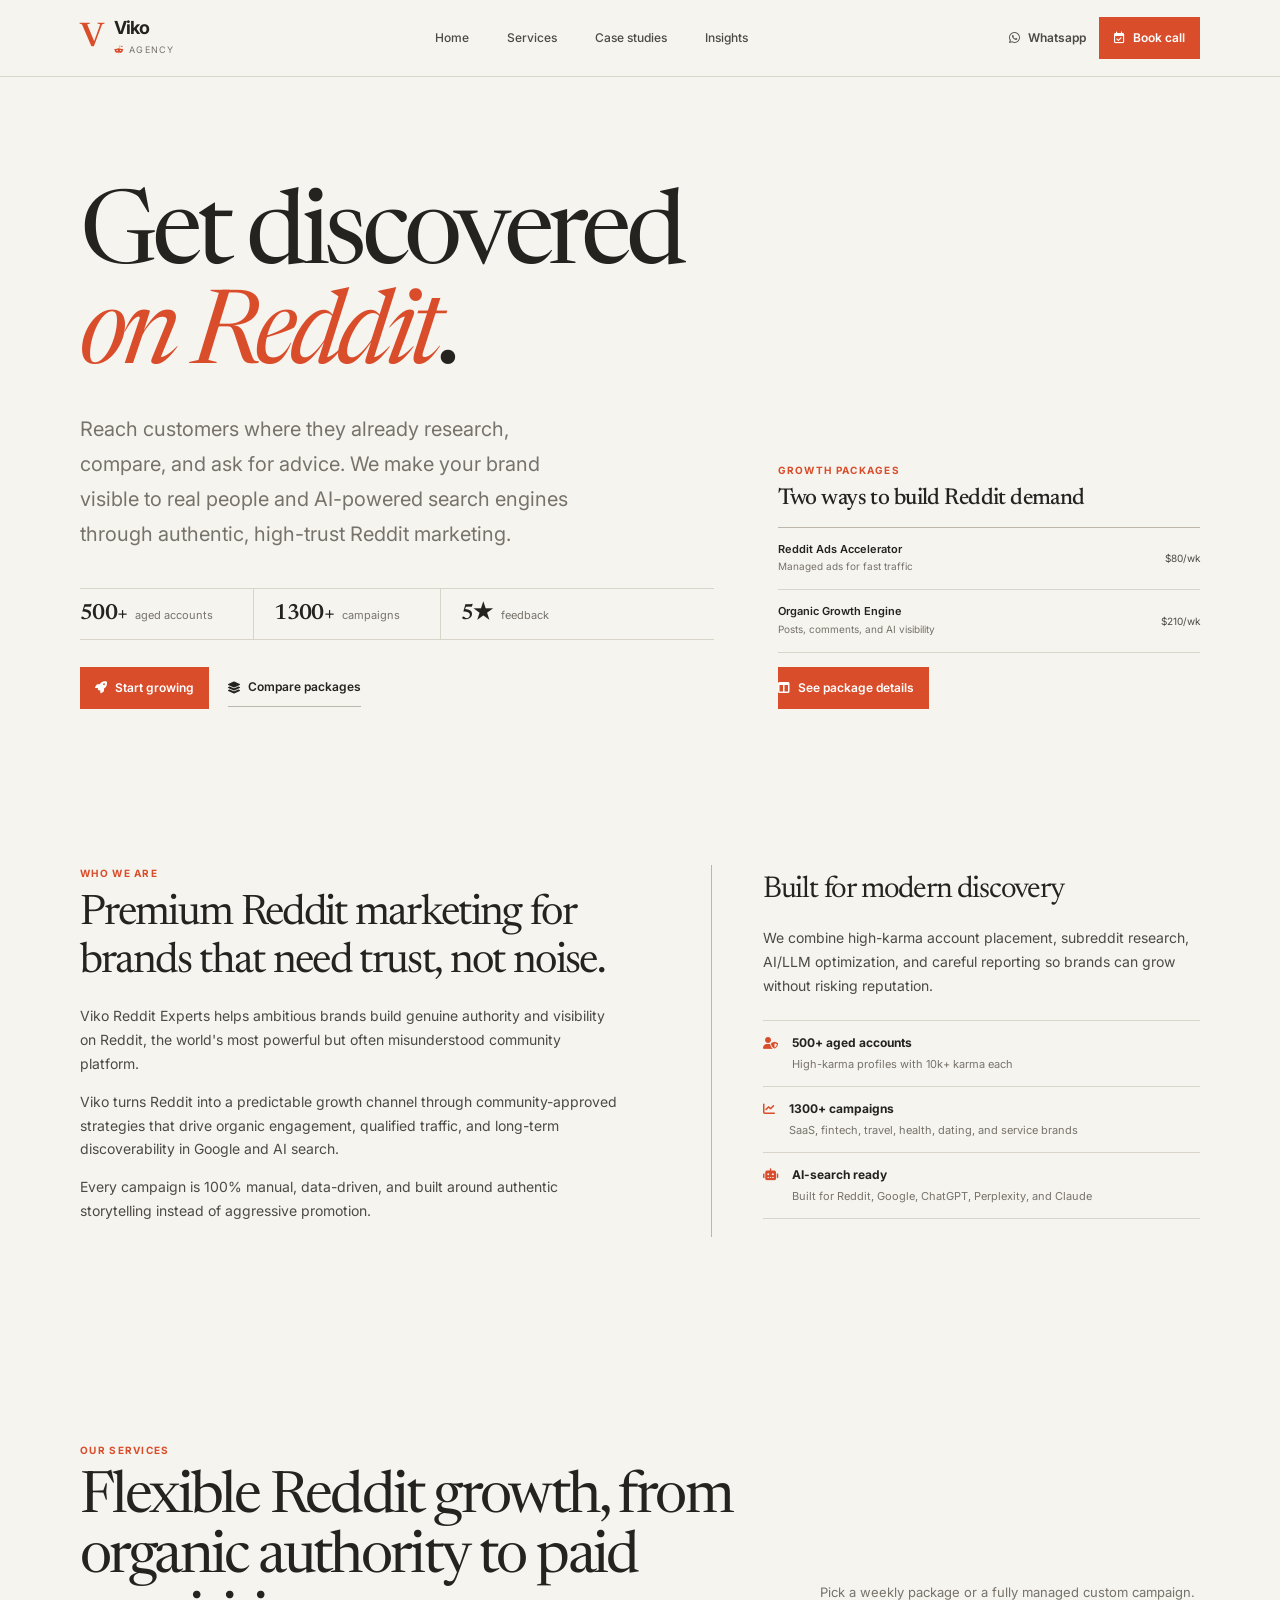
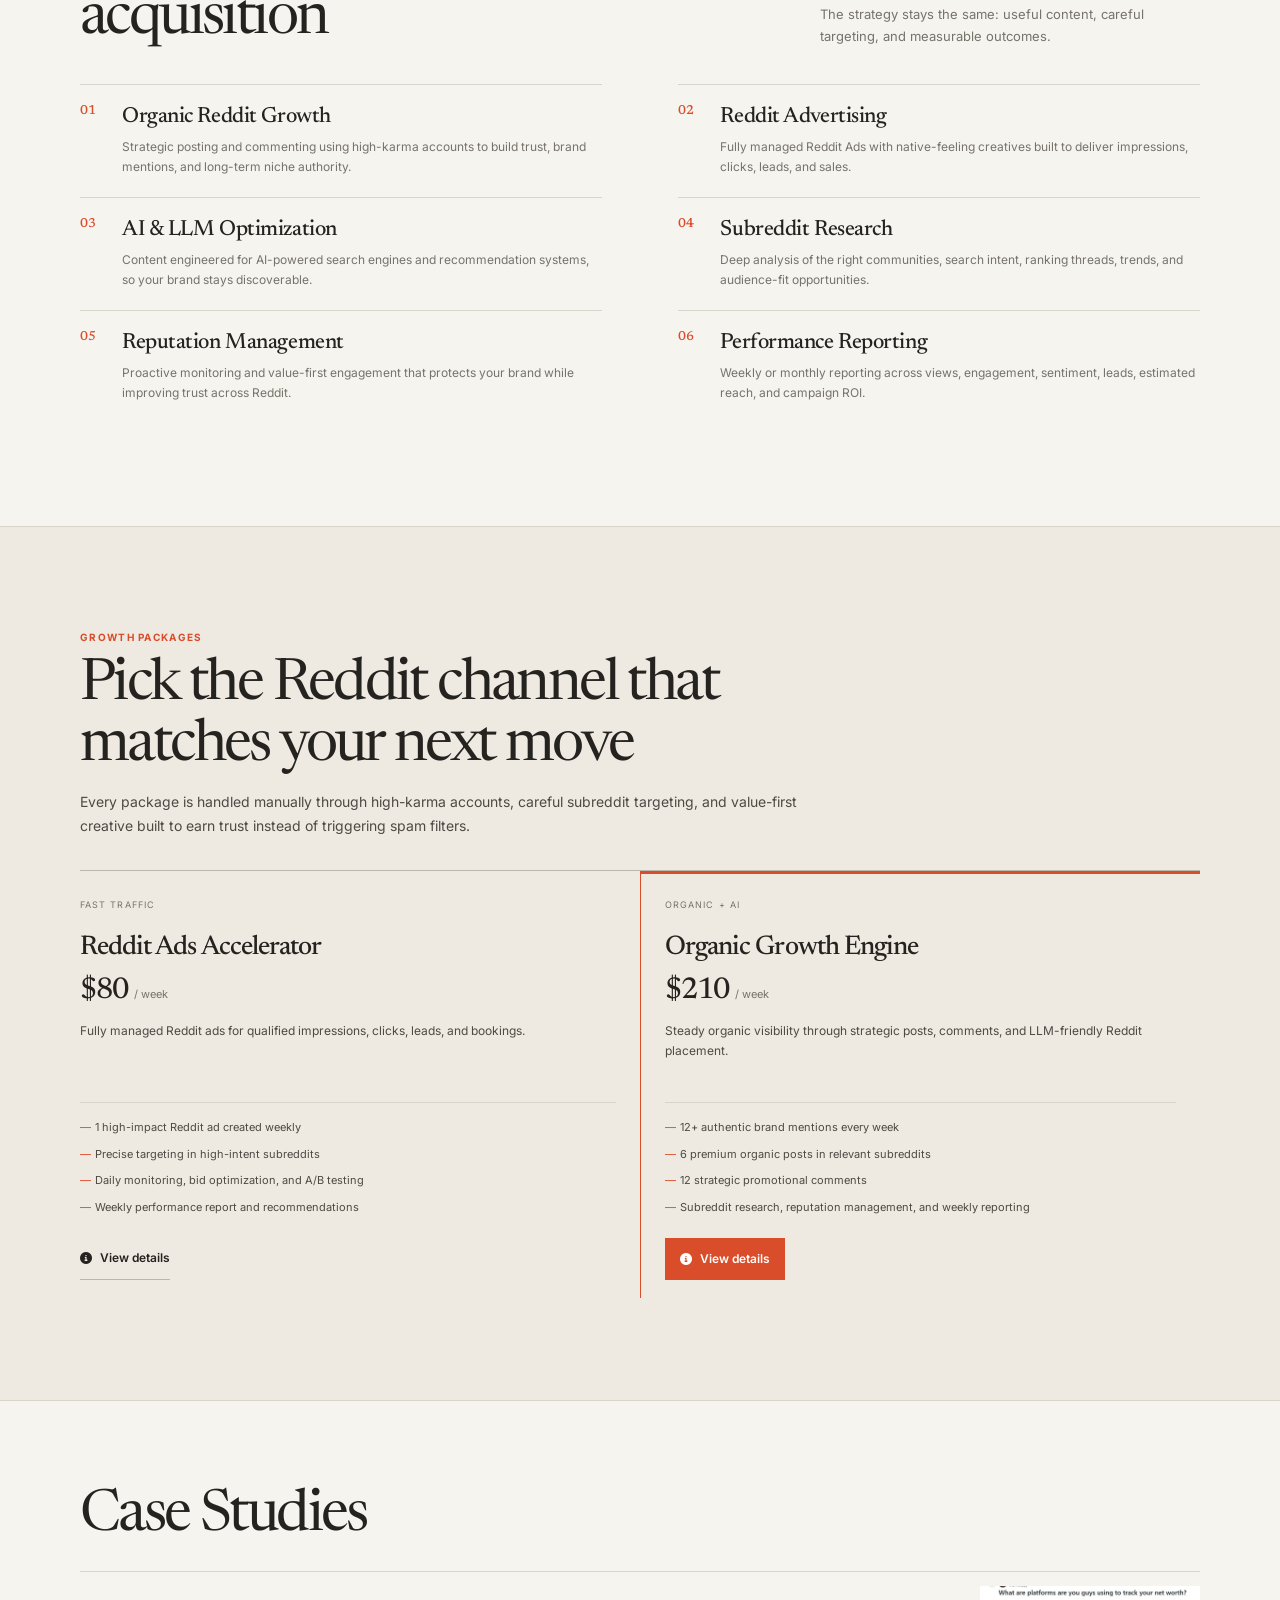
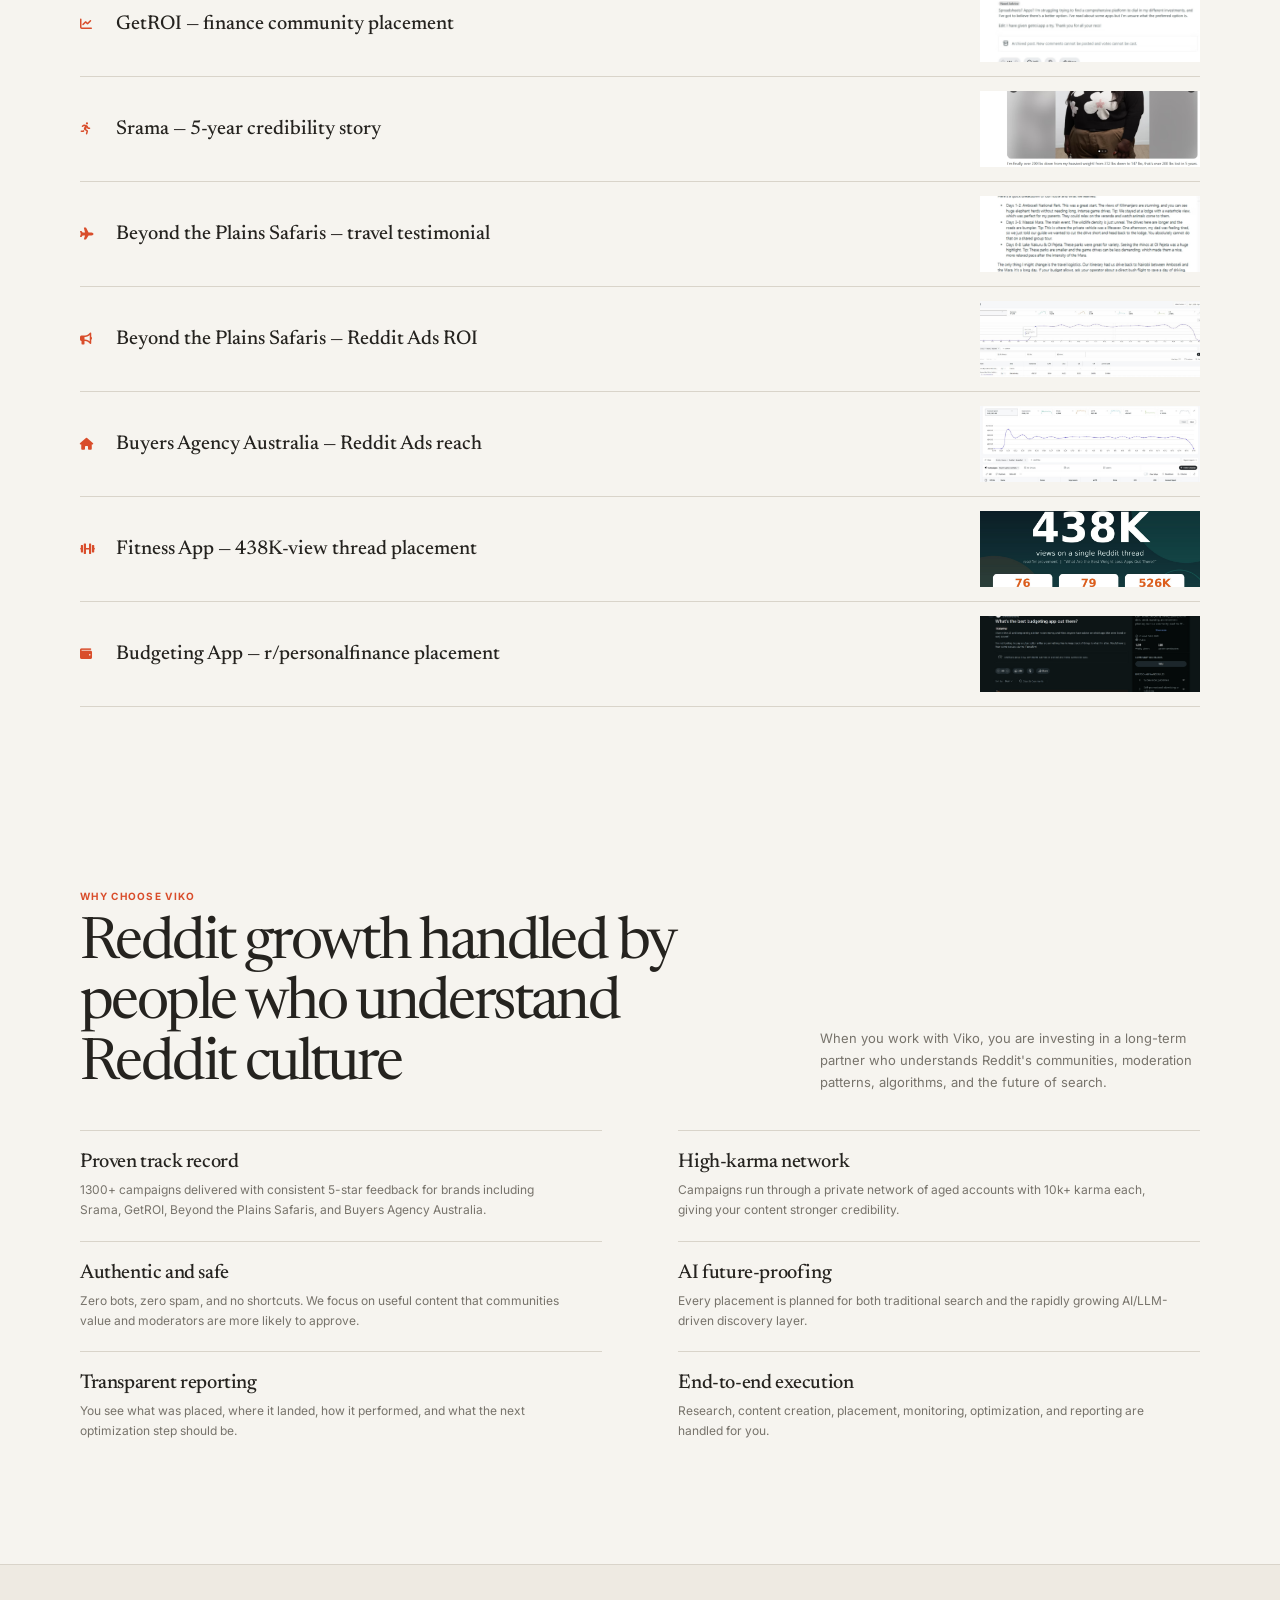
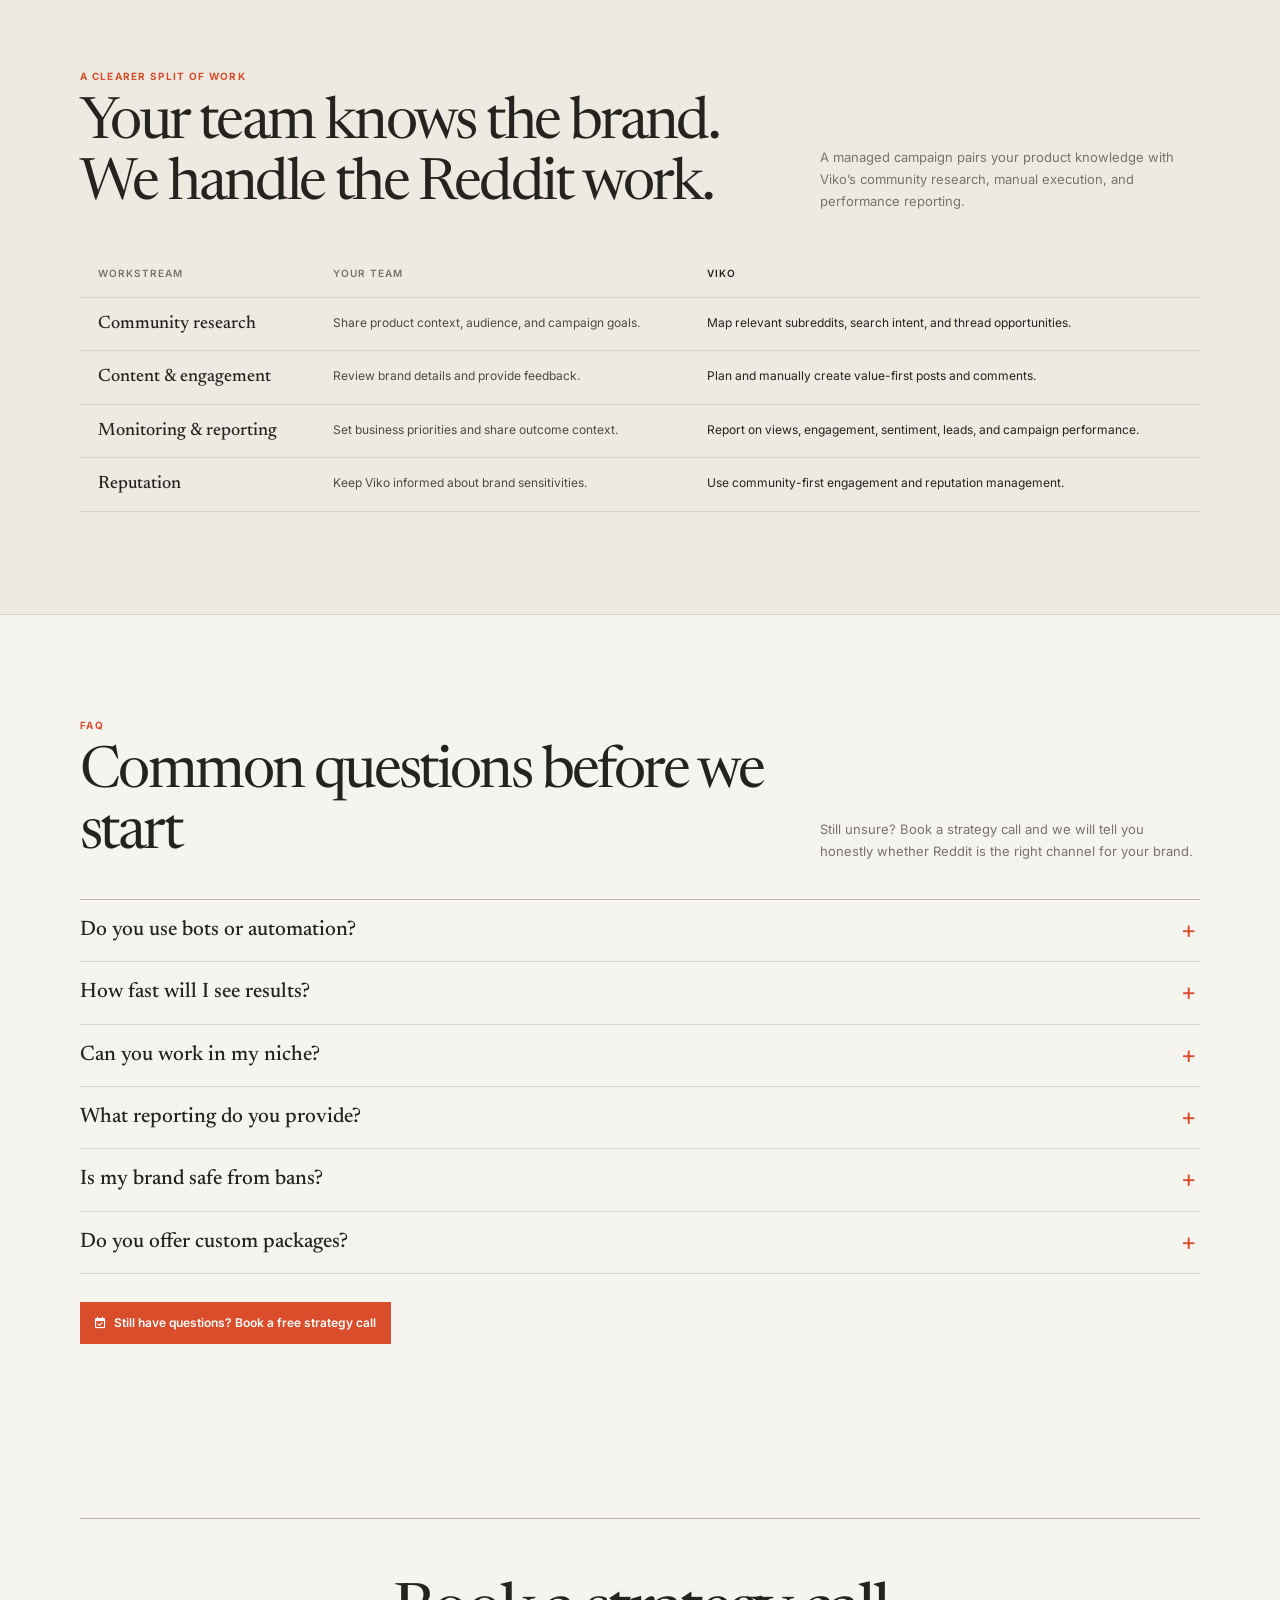
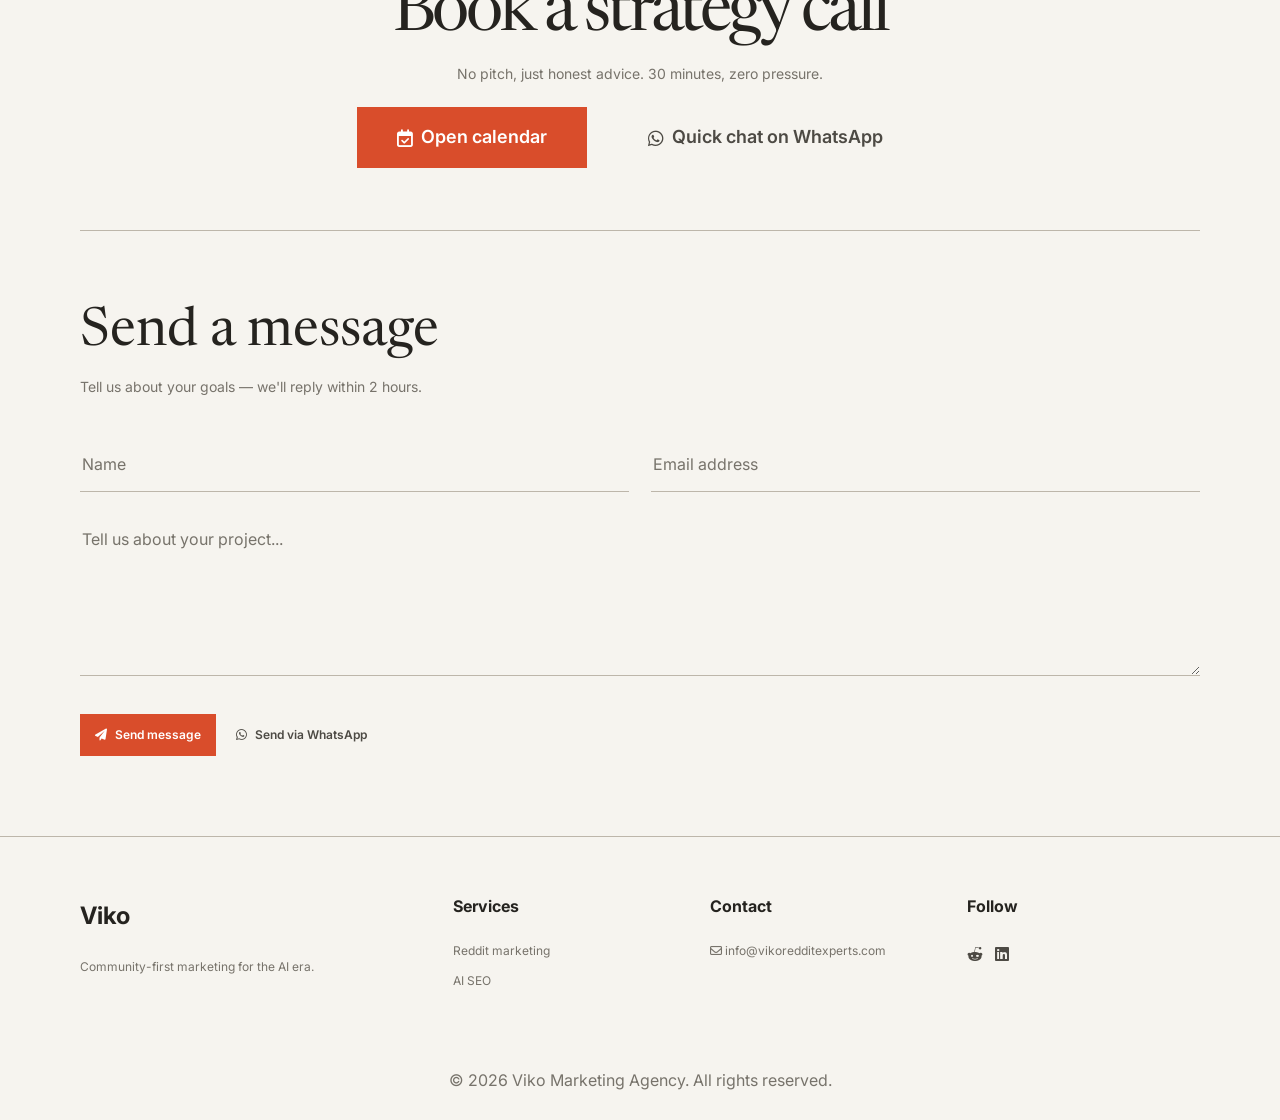
==== index.html @ 28e3210f "Add Fitness App and Budgeting App case studies from Examples of Work doc; retired case-study links (" ====
<!DOCTYPE html>
<html lang="en">

<head>
    <meta charset="UTF-8">
    <meta name="viewport" content="width=device-width, initial-scale=1.0">
    <meta name="description"
        content="Viko - Reddit growth agency: high karma profiles, AI SEO, community marketing and reputation management for brands.">
    <title>Viko · Reddit Agency</title>
    <link rel="icon" href="favicon-96x96.png" type="image/png" sizes="96x96">
    <link rel="icon" href="favicon-48x48.png" type="image/png" sizes="48x48">
    <link rel="shortcut icon" href="favicon.ico">
    <link rel="icon" href="favicon.ico" sizes="any">
    <link rel="apple-touch-icon" href="apple-touch-icon.png" sizes="180x180">
    <link rel="manifest" href="site.webmanifest">
    <meta name="theme-color" content="#f6f4ef">
    <script type="application/ld+json">
        {
            "@context": "https://schema.org",
            "@graph": [
                {
                    "@type": "Organization",
                    "@id": "https://vikoredditexperts.com/#organization",
                    "name": "Viko",
                    "url": "https://vikoredditexperts.com/",
                    "logo": "https://vikoredditexperts.com/viko-logo-512.png"
                },
                {
                    "@type": "WebSite",
                    "@id": "https://vikoredditexperts.com/#website",
                    "name": "Viko",
                    "url": "https://vikoredditexperts.com/",
                    "publisher": {
                        "@id": "https://vikoredditexperts.com/#organization"
                    }
                }
            ]
        }
    </script>
    <link rel="preconnect" href="https://fonts.googleapis.com">
    <link rel="preconnect" href="https://fonts.gstatic.com" crossorigin>
    <!-- Font Awesome 6 -->
    <link rel="stylesheet" href="https://cdnjs.cloudflare.com/ajax/libs/font-awesome/6.0.0-beta3/css/all.min.css">
    <!-- Google Fonts: Newsreader + Inter -->
    <link href="https://fonts.googleapis.com/css2?family=Inter:wght@400;500;600;700&family=Newsreader:opsz,wght@6..72,400;6..72,500;6..72,600&display=swap" rel="stylesheet">
    <link rel="stylesheet" href="styles.css">
</head>

<body>
    <div class="gradient-bg"></div>
    <div class="noise"></div>

    <header class="site-header">
        <div class="container header-inner">
            <a href="index.html" class="logo">
                <div class="logo-icon">V</div>
                <div class="logo-text">
                    <h1>Viko</h1>
                    <div class="tagline">
                        <i class="fab fa-reddit-alien"></i>
                        <span>agency</span>
                    </div>
                </div>
            </a>
            <nav class="primary-nav" aria-label="Main navigation">
                <a href="index.html">Home</a>
                <a href="index.html#capabilities">Services</a>
                <a href="index.html#services">Case studies</a>
                <a href="blog.html">Insights</a>
            </nav>
            <div class="header-actions">
                <a href="https://wa.me/254726979973?text=Hi%20Viko%2C%20I%20want%20to%20grow%20on%20Reddit"
                    class="btn btn-wa" role="button" aria-label="Contact via WhatsApp"><i class="fab fa-whatsapp"></i>
                    Whatsapp</a>
                <button class="btn btn-primary"
                    onclick="document.getElementById('booking').scrollIntoView({behavior:'smooth'})">
                    <i class="far fa-calendar-check"></i> Book call
                </button>
            </div>
        </div>
    </header>

    <main>
        <!-- Hero Section -->
        <section class="hero">
            <div class="container">
                <div class="hero-grid">
                    <div>
                        <h1 class="hero-title">
                            Get discovered<br>
                            <span>on Reddit</span>.
                        </h1>
                        <p style="font-size: 20px; color: var(--viko-meta); max-width: 500px;">
                            Reach customers where they already research, compare, and ask for advice. We make your brand visible to real people and AI-powered search engines through authentic, high-trust Reddit marketing.
                        </p>
                        <div class="hero-stats">
                            <div class="stat">
                                <div class="stat-number">500+</div>
                                <div class="stat-label">aged accounts</div>
                            </div>
                            <div class="stat">
                                <div class="stat-number">1300+</div>
                                <div class="stat-label">campaigns</div>
                            </div>
                            <div class="stat">
                                <div class="stat-number">5★</div>
                                <div class="stat-label">feedback</div>
                            </div>
                        </div>
                        <div class="cta-row">
                            <button class="btn btn-primary" onclick="document.getElementById('booking').scrollIntoView({behavior:'smooth'})"><i class="fas fa-rocket"></i> Start growing</button>
                            <button class="btn btn-outline" onclick="document.getElementById('packages').scrollIntoView({behavior:'smooth'})"><i class="fas fa-layer-group"></i> Compare packages</button>
                        </div>
                    </div>
                    <div class="hero-visual">
                        <div class="package-preview">
                            <div class="package-preview-header">
                                <div>
                                    <div class="eyebrow">Growth packages</div>
                                    <h2>Two ways to build Reddit demand</h2>
                                </div>
                                <div class="package-count">2</div>
                            </div>
                            <div class="package-preview-list">
                                <div class="package-preview-item">
                                    <div class="package-preview-icon"><i class="fas fa-bullhorn"></i></div>
                                    <div>
                                        <strong>Reddit Ads Accelerator</strong>
                                        <span>Managed ads for fast traffic</span>
                                    </div>
                                    <div class="package-preview-price">$80/wk</div>
                                </div>
                                <div class="package-preview-item">
                                    <div class="package-preview-icon"><i class="fas fa-seedling"></i></div>
                                    <div>
                                        <strong>Organic Growth Engine</strong>
                                        <span>Posts, comments, and AI visibility</span>
                                    </div>
                                    <div class="package-preview-price">$210/wk</div>
                                </div>
                            </div>
                            <button class="btn btn-primary" style="margin-top: 22px; width: 100%; justify-content: center;" onclick="document.getElementById('packages').scrollIntoView({behavior:'smooth'})"><i class="fas fa-table-columns"></i> See package details</button>
                        </div>
                    </div>
                </div>
            </div>
        </section>

        <!-- About Section -->
        <section class="content-section" id="about">
            <div class="container split-section">
                <div class="narrative-panel">
                    <div class="section-kicker">Who we are</div>
                    <h2>Premium Reddit marketing for brands that need trust, not noise.</h2>
                    <p>Viko Reddit Experts helps ambitious brands build genuine authority and visibility on Reddit, the world's most powerful but often misunderstood community platform.</p>
                    <p>Viko turns Reddit into a predictable growth channel through community-approved strategies that drive organic engagement, qualified traffic, and long-term discoverability in Google and AI search.</p>
                    <p>Every campaign is 100% manual, data-driven, and built around authentic storytelling instead of aggressive promotion.</p>
                </div>
                <div class="proof-panel">
                    <h3>Built for modern discovery</h3>
                    <p>We combine high-karma account placement, subreddit research, AI/LLM optimization, and careful reporting so brands can grow without risking reputation.</p>
                    <div class="proof-list">
                        <div class="proof-item">
                            <i class="fas fa-user-shield"></i>
                            <div>
                                <strong>500+ aged accounts</strong>
                                <span>High-karma profiles with 10k+ karma each</span>
                            </div>
                        </div>
                        <div class="proof-item">
                            <i class="fas fa-chart-line"></i>
                            <div>
                                <strong>1300+ campaigns</strong>
                                <span>SaaS, fintech, travel, health, dating, and service brands</span>
                            </div>
                        </div>
                        <div class="proof-item">
                            <i class="fas fa-robot"></i>
                            <div>
                                <strong>AI-search ready</strong>
                                <span>Built for Reddit, Google, ChatGPT, Perplexity, and Claude</span>
                            </div>
                        </div>
                    </div>
                </div>
            </div>
        </section>

        <!-- Capabilities Section -->
        <section class="content-section" id="capabilities">
            <div class="container">
                <div class="section-heading-row">
                    <div>
                        <div class="section-kicker">Our services</div>
                        <h2 class="section-title">Flexible Reddit growth, from organic authority to paid acquisition</h2>
                    </div>
                    <p>Pick a weekly package or a fully managed custom campaign. The strategy stays the same: useful content, careful targeting, and measurable outcomes.</p>
                </div>
                <div class="capability-grid">
                    <article class="capability-card">
                        <i class="fas fa-seedling"></i>
                        <h3>Organic Reddit Growth</h3>
                        <p>Strategic posting and commenting using high-karma accounts to build trust, brand mentions, and long-term niche authority.</p>
                    </article>
                    <article class="capability-card">
                        <i class="fas fa-bullhorn"></i>
                        <h3>Reddit Advertising</h3>
                        <p>Fully managed Reddit Ads with native-feeling creatives built to deliver impressions, clicks, leads, and sales.</p>
                    </article>
                    <article class="capability-card">
                        <i class="fas fa-robot"></i>
                        <h3>AI & LLM Optimization</h3>
                        <p>Content engineered for AI-powered search engines and recommendation systems, so your brand stays discoverable.</p>
                    </article>
                    <article class="capability-card">
                        <i class="fas fa-magnifying-glass-chart"></i>
                        <h3>Subreddit Research</h3>
                        <p>Deep analysis of the right communities, search intent, ranking threads, trends, and audience-fit opportunities.</p>
                    </article>
                    <article class="capability-card">
                        <i class="fas fa-shield-halved"></i>
                        <h3>Reputation Management</h3>
                        <p>Proactive monitoring and value-first engagement that protects your brand while improving trust across Reddit.</p>
                    </article>
                    <article class="capability-card">
                        <i class="fas fa-chart-pie"></i>
                        <h3>Performance Reporting</h3>
                        <p>Weekly or monthly reporting across views, engagement, sentiment, leads, estimated reach, and campaign ROI.</p>
                    </article>
                </div>
            </div>
        </section>

        <!-- Packages Section -->
        <section class="packages-section" id="packages">
            <div class="container">
                <div class="section-kicker">Growth packages</div>
                <h2 class="section-title">Pick the Reddit channel that matches your next move</h2>
                <p class="section-lead">Every package is handled manually through high-karma accounts, careful subreddit targeting, and value-first creative built to earn trust instead of triggering spam filters.</p>
                <div class="packages-grid">
                    <article class="package-card">
                        <div class="package-card-top">
                            <div class="package-card-icon"><i class="fas fa-bullhorn"></i></div>
                            <span class="package-tag">Fast traffic</span>
                        </div>
                        <h3>Reddit Ads Accelerator</h3>
                        <div class="package-price">$80 <span>/ week</span></div>
                        <p class="package-summary">Fully managed Reddit ads for qualified impressions, clicks, leads, and bookings.</p>
                        <ul class="package-features">
                            <li>1 high-impact Reddit ad created weekly</li>
                            <li>Precise targeting in high-intent subreddits</li>
                            <li>Daily monitoring, bid optimization, and A/B testing</li>
                            <li>Weekly performance report and recommendations</li>
                        </ul>
                        <button class="btn btn-outline" onclick="openPackageDetails('ads')"><i class="fas fa-circle-info"></i> View details</button>
                    </article>

                    <article class="package-card featured">
                        <div class="package-card-top">
                            <div class="package-card-icon"><i class="fas fa-seedling"></i></div>
                            <span class="package-tag">Organic + AI</span>
                        </div>
                        <h3>Organic Growth Engine</h3>
                        <div class="package-price">$210 <span>/ week</span></div>
                        <p class="package-summary">Steady organic visibility through strategic posts, comments, and LLM-friendly Reddit placement.</p>
                        <ul class="package-features">
                            <li>12+ authentic brand mentions every week</li>
                            <li>6 premium organic posts in relevant subreddits</li>
                            <li>12 strategic promotional comments</li>
                            <li>Subreddit research, reputation management, and weekly reporting</li>
                        </ul>
                        <button class="btn btn-primary" onclick="openPackageDetails('organic')"><i class="fas fa-circle-info"></i> View details</button>
                    </article>
                </div>
            </div>
        </section>

        <!-- Services Section -->
        <section class="container" id="services">
            <h2 class="section-title">Case Studies</h2>
            <div class="services-grid">
                <div class="service-tile" onclick="window.location.href='case-study.html?id=getroi'">
                    <i class="fas fa-chart-line service-icon"></i>
                    <h3>GetROI — finance community placement</h3>
                    <div class="service-thumb-container">
                        <picture>
                            <source srcset="case-study-1.avif" type="image/avif">
                            <img class="service-thumb" src="case-study-1.png" width="936" height="408" alt="Thumbnail of the GetROI Reddit post in r/fatFIRE" loading="lazy" decoding="async">
                        </picture>
                    </div>
                </div>
                <div class="service-tile" onclick="window.location.href='case-study.html?id=srama-5-year'">
                    <i class="fas fa-running service-icon"></i>
                    <h3>Srama — 5-year credibility story</h3>
                    <div class="service-thumb-container">
                        <picture>
                            <source srcset="case-study-3-section-1.avif" type="image/avif">
                            <img class="service-thumb" src="case-study-3-section-1.png" width="662" height="828" alt="Thumbnail of the Srama Reddit post in r/blackladies" loading="lazy" decoding="async">
                        </picture>
                    </div>
                </div>
                <div class="service-tile" onclick="window.location.href='case-study.html?id=beyond-plains'">
                    <i class="fas fa-plane service-icon"></i>
                    <h3>Beyond the Plains Safaris — travel testimonial</h3>
                    <div class="service-thumb-container">
                        <picture>
                            <source srcset="case-study-4-section-1.avif" type="image/avif">
                            <img class="service-thumb" src="case-study-4-section-1.png" width="554" height="1350" alt="Thumbnail of the Beyond the Plains Safaris Reddit post in r/traveladvice" loading="lazy" decoding="async">
                        </picture>
                    </div>
                </div>
                <div class="service-tile" onclick="window.location.href='case-study.html?id=beyond-plains-ads'">
                    <i class="fas fa-bullhorn service-icon"></i>
                    <h3>Beyond the Plains Safaris — Reddit Ads ROI</h3>
                    <div class="service-thumb-container">
                        <img class="service-thumb" src="case-study-7-section-2.jpg" width="1538" height="467" alt="Thumbnail of the Beyond the Plains Safaris Reddit Ads dashboard" loading="lazy" decoding="async">
                    </div>
                </div>
                <div class="service-tile" onclick="window.location.href='case-study.html?id=buyers-agency-australia'">
                    <i class="fas fa-house service-icon"></i>
                    <h3>Buyers Agency Australia — Reddit Ads reach</h3>
                    <div class="service-thumb-container">
                        <img class="service-thumb" src="case-study-8-section-1.jpg" width="1291" height="539" alt="Thumbnail of the Buyers Agency Australia Reddit Ads dashboard" loading="lazy" decoding="async">
                    </div>
                </div>
                <div class="service-tile" onclick="window.location.href='case-study.html?id=fitness-app'">
                    <i class="fas fa-dumbbell service-icon"></i>
                    <h3>Fitness App — 438K-view thread placement</h3>
                    <div class="service-thumb-container">
                        <img class="service-thumb" src="case-study-9-section-3.jpg" width="1600" height="900" alt="Thumbnail of the campaign snapshot: 438K views in r/selfimprovement" loading="lazy" decoding="async">
                    </div>
                </div>
                <div class="service-tile" onclick="window.location.href='case-study.html?id=budgeting-app'">
                    <i class="fas fa-wallet service-icon"></i>
                    <h3>Budgeting App — r/personalfinance placement</h3>
                    <div class="service-thumb-container">
                        <img class="service-thumb" src="case-study-10-section-1.jpg" width="2025" height="1022" alt="Thumbnail of the r/personalfinance thread with the 163-upvote comment" loading="lazy" decoding="async">
                    </div>
                </div>
            </div>
        </section>

        <!-- Why Viko Section -->
        <section class="content-section" id="why-viko">
            <div class="container">
                <div class="section-heading-row">
                    <div>
                        <div class="section-kicker">Why choose Viko</div>
                        <h2 class="section-title">Reddit growth handled by people who understand Reddit culture</h2>
                    </div>
                    <p>When you work with Viko, you are investing in a long-term partner who understands Reddit's communities, moderation patterns, algorithms, and the future of search.</p>
                </div>
                <div class="why-grid">
                    <article class="why-card">
                        <i class="fas fa-medal"></i>
                        <h3>Proven track record</h3>
                        <p>1300+ campaigns delivered with consistent 5-star feedback for brands including Srama, GetROI, Beyond the Plains Safaris, and Buyers Agency Australia.</p>
                    </article>
                    <article class="why-card">
                        <i class="fas fa-user-check"></i>
                        <h3>High-karma network</h3>
                        <p>Campaigns run through a private network of aged accounts with 10k+ karma each, giving your content stronger credibility.</p>
                    </article>
                    <article class="why-card">
                        <i class="fas fa-handshake-angle"></i>
                        <h3>Authentic and safe</h3>
                        <p>Zero bots, zero spam, and no shortcuts. We focus on useful content that communities value and moderators are more likely to approve.</p>
                    </article>
                    <article class="why-card">
                        <i class="fas fa-brain"></i>
                        <h3>AI future-proofing</h3>
                        <p>Every placement is planned for both traditional search and the rapidly growing AI/LLM-driven discovery layer.</p>
                    </article>
                    <article class="why-card">
                        <i class="fas fa-chart-simple"></i>
                        <h3>Transparent reporting</h3>
                        <p>You see what was placed, where it landed, how it performed, and what the next optimization step should be.</p>
                    </article>
                    <article class="why-card">
                        <i class="fas fa-clipboard-check"></i>
                        <h3>End-to-end execution</h3>
                        <p>Research, content creation, placement, monitoring, optimization, and reporting are handled for you.</p>
                    </article>
                </div>
            </div>
        </section>

        <section class="content-section comparison-section" id="comparison">
            <div class="container">
                <div class="section-heading-row">
                    <div>
                        <div class="section-kicker">A clearer split of work</div>
                        <h2 class="section-title">Your team knows the brand. We handle the Reddit work.</h2>
                    </div>
                    <p>A managed campaign pairs your product knowledge with Viko’s community research, manual execution, and performance reporting.</p>
                </div>
                <div class="comparison-wrap">
                    <table class="comparison-table">
                        <thead>
                            <tr>
                                <th scope="col">Workstream</th>
                                <th scope="col">Your team</th>
                                <th scope="col">Viko</th>
                            </tr>
                        </thead>
                        <tbody>
                            <tr>
                                <th scope="row">Community research</th>
                                <td>Share product context, audience, and campaign goals.</td>
                                <td>Map relevant subreddits, search intent, and thread opportunities.</td>
                            </tr>
                            <tr>
                                <th scope="row">Content &amp; engagement</th>
                                <td>Review brand details and provide feedback.</td>
                                <td>Plan and manually create value-first posts and comments.</td>
                            </tr>
                            <tr>
                                <th scope="row">Monitoring &amp; reporting</th>
                                <td>Set business priorities and share outcome context.</td>
                                <td>Report on views, engagement, sentiment, leads, and campaign performance.</td>
                            </tr>
                            <tr>
                                <th scope="row">Reputation</th>
                                <td>Keep Viko informed about brand sensitivities.</td>
                                <td>Use community-first engagement and reputation management.</td>
                            </tr>
                        </tbody>
                    </table>
                </div>
            </div>
        </section>

        <!-- FAQ Section -->
        <section class="content-section" id="faq">
            <div class="container">
                <div class="section-heading-row">
                    <div>
                        <div class="section-kicker">FAQ</div>
                        <h2 class="section-title">Common questions before we start</h2>
                    </div>
                    <p>Still unsure? Book a strategy call and we will tell you honestly whether Reddit is the right channel for your brand.</p>
                </div>
                <div class="faq-grid">
                    <details class="faq-item">
                        <summary>Do you use bots or automation?</summary>
                        <p>No. All posts, comments, and ads are handled manually using high-karma accounts, which keeps the work safer and more authentic.</p>
                    </details>
                    <details class="faq-item">
                        <summary>How fast will I see results?</summary>
                        <p>Organic posts can start gaining traction within days. Reddit Ads can deliver leads within the first week. Authority compounds over 4-8 weeks.</p>
                    </details>
                    <details class="faq-item">
                        <summary>Can you work in my niche?</summary>
                        <p>Yes. We have run campaigns across health, finance, SaaS, travel, dating, tech, local services, and more.</p>
                    </details>
                    <details class="faq-item">
                        <summary>What reporting do you provide?</summary>
                        <p>Weekly or monthly reports can include views, upvotes, comments, sentiment, leads for ads, estimated reach, and recommendations.</p>
                    </details>
                    <details class="faq-item">
                        <summary>Is my brand safe from bans?</summary>
                        <p>Our community-first approach is designed to survive moderation and build positive reputation. We avoid spam tactics that put brands at risk.</p>
                    </details>
                    <details class="faq-item">
                        <summary>Do you offer custom packages?</summary>
                        <p>Yes. We can build custom campaigns for enterprise brands, unusual niches, product launches, reputation work, or blended paid and organic strategies.</p>
                    </details>
                </div>
                <div style="margin-top: 28px;">
                    <button class="btn btn-primary" onclick="document.getElementById('booking').scrollIntoView({behavior:'smooth'})"><i class="far fa-calendar-check"></i> Still have questions? Book a free strategy call</button>
                </div>
            </div>
        </section>

        <!-- Booking Section -->
        <section class="container" id="booking">
            <div class="booking-section">
                <div class="booking-header">
                    <h2>Book a strategy call</h2>
                    <p>No pitch, just honest advice. 30 minutes, zero pressure.</p>
                </div>
                <div class="booking-btn-group">
                    <button class="btn btn-primary" onclick="openCalendly()"
                        style="font-size: 18px; padding: 18px 40px;">
                        <i class="far fa-calendar-check"></i> Open calendar
                    </button>
                    <a href="https://wa.me/254726979973?text=Hi%20Viko%2C%20I%20want%20to%20grow%20on%20Reddit"
                        class="btn btn-wa" style="font-size: 18px; padding: 18px 40px;" role="button"
                        aria-label="Quick chat on WhatsApp">
                        <i class="fab fa-whatsapp"></i> Quick chat on WhatsApp
                    </a>
                </div>
            </div>
        </section>

        <!-- Inquiry Form -->
        <section class="container">
            <div class="inquiry-form">
                <h2 style="font-size: 42px; margin-bottom: 40px;">Send a message</h2>
                <p style="color: var(--viko-meta); font-size: 18px; margin-bottom: 40px; max-width: 600px;">
                    Tell us about your goals — we'll reply within 2 hours.
                </p>
                <form id="contact-form" onsubmit="handleContactForm(event)">
                    <div class="form-grid">
                        <div class="form-group">
                            <input type="text" placeholder=" " id="name" name="name" required>
                            <label for="name">Name</label>
                        </div>
                        <div class="form-group">
                            <input type="email" placeholder=" " id="email" name="email" required>
                            <label for="email">Email address</label>
                        </div>
                        <div class="form-group full-width">
                            <textarea rows="5" placeholder=" " id="message" name="message" required></textarea>
                            <label for="message">Tell us about your project...</label>
                        </div>
                    </div>
                    <div style="display: flex; gap: 20px; margin-top: 30px;">
                        <button type="submit" class="btn btn-primary"><i class="fas fa-paper-plane"></i> Send
                            message</button>
                        <button type="button" id="form-wa-btn" class="btn btn-wa"><i class="fab fa-whatsapp"></i> Send
                            via WhatsApp</button>
                    </div>
                </form>
            </div>
        </section>

        <!-- Footer -->
        <footer class="footer">
            <div class="container">
                <div class="footer-grid">
                    <div>
                        <h3 style="font-size: 24px; margin-bottom: 20px;">Viko</h3>
                        <p style="color: var(--viko-meta);">Community-first marketing for the AI era.</p>
                    </div>
                    <div>
                        <h4 style="margin-bottom: 20px;">Services</h4>
                        <ul style="list-style: none; color: var(--viko-meta);">
                            <li style="margin-bottom: 10px;">Reddit marketing</li>
                            <li style="margin-bottom: 10px;">AI SEO</li>
                        </ul>
                    </div>
                    <div>
                        <h4 style="margin-bottom: 20px;">Contact</h4>
                        <ul style="list-style: none; color: var(--viko-meta);">

                            <li style="margin-bottom: 10px;"><i class="far fa-envelope"></i> info@vikoredditexperts.com</li>
                        </ul>
                    </div>
                    <div>
                        <h4 style="margin-bottom: 20px;">Follow</h4>
                        <div class="social-links">
                            <a href="javascript:void(0);" role="button" aria-label="Follow on Reddit"><i
                                    class="fab fa-reddit-alien"></i></a>
                            <a href="javascript:void(0);" role="button" aria-label="Follow on LinkedIn"><i
                                    class="fab fa-linkedin"></i></a>
                            <a href="javascript:void(0);" role="button" aria-label="Follow on X/Twitter"><i
                                    class="fab fa-x-twitter"></i></a>
                        </div>
                    </div>
                </div>
                <div style="text-align: center; margin-top: 60px; color: var(--viko-meta);">
                    © 2026 Viko Marketing Agency. All rights reserved.
                </div>
            </div>
        </footer>
    </main>

    <!-- Case Study Modal -->
    <div id="caseStudyModal" class="modal">
        <div class="modal-content">
            <span class="modal-close" onclick="closeCaseStudy()">&times;</span>
            <div id="caseStudyContent"></div>
        </div>
    </div>

    <!-- Package Details Modal -->
    <div id="packageModal" class="modal">
        <div class="modal-content">
            <span class="modal-close" onclick="closePackageDetails()">&times;</span>
            <div id="packageContent"></div>
        </div>
    </div>

    <!-- Calendly Popup Modal -->
    <div id="calendlyModal" class="modal">
        <div class="modal-content" style="max-width: 900px;">
            <span class="modal-close" onclick="closeCalendly()">&times;</span>
            <div id="calendlyContainer" style="min-height: 600px;"></div>
        </div>
    </div>

    <script src="https://assets.calendly.com/assets/external/widget.js"></script>
    <script>
        // Case Study Data
        const caseStudies = {
            'reddit': {
                title: 'Reddit growth',
                subtitle: 'Case Study: SaaS Company +500% Engagement',
                results: [
                    '500% increase in subreddit engagement',
                    '45k karma accumulated in 6 months',
                    '3 posts reaching r/all',
                    '200+ qualified leads from Reddit'
                ],
                description: 'A SaaS company wanted to establish authority on Reddit. We created high-karma accounts, identified niche subreddits, and built a strategic posting schedule. By focusing on genuine community engagement rather than self-promotion, we generated 200+ qualified leads.',
                metrics: '45k karma | 3 posts on r/all | 200+ leads',
                source: 'Real campaign data'
            },
            'ai-seo': {
                title: 'AI & LLM SEO',
                subtitle: 'Case Study: Content Indexing by ChatGPT',
                results: [
                    'Content indexed by ChatGPT search',
                    'Ranked in LLM results for 15+ queries',
                    '30% traffic increase from AI search',
                    'Featured as authoritative source'
                ],
                description: 'We restructured content for next-generation AI search engines. By understanding how LLMs consume and cite information, we got our client featured in ChatGPT search results and cited as an authoritative source.',
                metrics: '30% AI traffic | 15+ LLM rankings',
                source: 'Live performance data'
            },
            'analytics': {
                title: 'Analytics & insights',
                subtitle: 'Case Study: Real-time Campaign Tracking',
                results: [
                    'Real-time sentiment analysis',
                    'Trend predictions 2 weeks ahead',
                    '40% improvement in content ROI',
                    'Weekly automated reporting'
                ],
                description: 'We implemented comprehensive analytics for a client\'s community marketing. Using sentiment tracking and trend analysis, we identified emerging opportunities 2 weeks before competitors.',
                metrics: '40% ROI improvement | 2-week foresight',
                source: 'Analytics dashboard'
            },
            'reputation': {
                title: 'Reputation management',
                subtitle: 'Case Study: Rebuilding Brand Trust',
                results: [
                    'Negative sentiment reduced by 75%',
                    'Brand mentions increase by 200%',
                    'Community engagement up 300%',
                    'Crisis resolved in 2 weeks'
                ],
                description: 'A tech company faced reputation issues on Reddit. We launched a strategic reputation recovery campaign, addressing concerns authentically and rebuilding community trust.',
                metrics: '75% sentiment improvement | 300% engagement',
                source: 'Crisis management case study'
            },
            'content': {
                title: 'Content strategy',
                subtitle: 'Case Study: Multi-Platform Content Dominance',
                results: [
                    'Content framework for 3 platforms',
                    '10x increase in organic reach',
                    '85% engagement rate',
                    'Content library of 200+ pieces'
                ],
                description: 'We developed a comprehensive content strategy optimized for Reddit and LLMs. This framework created a content library that drives consistent organic traffic across all platforms.',
                metrics: '10x reach | 85% engagement | 200+ pieces',
                source: 'Ongoing strategy'
            }
        };

        const packages = {
            ads: {
                title: 'Reddit Ads Accelerator',
                price: '$80 / week',
                tag: '55,000+ targeted impressions every week',
                lead: 'Drive real results on Reddit with a fully managed advertising service. We create, launch, optimize, and monitor high-performing Reddit Ads that feel native to the platform while delivering measurable ROI.',
                includedTitle: 'What’s included every week',
                included: [
                    'Creation of 1 high-impact Reddit Ad with compelling copy and professional visual creative tailored to your niche',
                    'Precise targeting in high-intent subreddits where your ideal customers are active',
                    'Daily monitoring, bid optimization, and A/B testing',
                    'Real-time performance dashboard covering impressions, clicks, CTR, CPC, leads, and conversions',
                    'Full compliance with Reddit advertising policies',
                    'Weekly report with actionable insights and recommendations'
                ],
                proof: {
                    label: 'Proof from a live campaign',
                    title: 'Beyond the Plains Safaris — High-Performance Reddit Ads Placement & Optimization',
                    metrics: '471,707 impressions, 10,303 clicks, 135 leads, and 66 purchases from one managed Reddit Ads campaign.',
                    url: 'case-study.html?id=beyond-plains-ads'
                },
                note: 'Perfect for safari operators, SaaS companies, e-commerce brands, and service businesses ready to scale visibility and generate qualified traffic fast.',
                cta: 'Start the Reddit Ads Accelerator'
            },
            organic: {
                title: 'Organic Growth Engine',
                price: '$210 / week',
                tag: '12+ authentic brand mentions every week',
                lead: 'Build authentic brand visibility on Reddit with consistent, high-quality engagement every single week. We craft strategic posts and comments that position your brand as a trusted authority while supporting long-term AI and LLM discoverability.',
                includedTitle: 'What’s included every week',
                included: [
                    '6 premium organic posts placed in the most relevant high-engagement subreddits for your niche',
                    '12 strategic promotional comments across new posts and existing high-traffic Reddit threads',
                    '1 contextual brand mention on 5 existing high-traffic threads already ranking on Google',
                    'Full subreddit research and content creation tailored to your audience',
                    'Natural, experience-based storytelling that survives moderation',
                    'Karma building, reputation management, and a weekly report covering views, upvotes, comments, sentiment, and estimated reach'
                ],
                note: 'Perfect for SaaS, Fintech, health and wellness, travel, and service brands looking for steady organic presence and AI-powered visibility.',
                cta: 'Start the Organic Growth Engine'
            }
        };

        // Close modal when clicking outside it
        document.addEventListener('click', function (event) {
            const modals = [document.getElementById('caseStudyModal'),
            document.getElementById('packageModal'),
            document.getElementById('calendlyModal')];

            modals.forEach(modal => {
                if (event.target === modal) {
                    modal.classList.remove('active');
                }
            });
        });

        // Case Study Functions
        function openCaseStudy(service) {
            const study = caseStudies[service];
            const content = document.getElementById('caseStudyContent');

            content.innerHTML = `
                <h2 class="modal-title">${study.title}</h2>
                <div class="modal-meta">${study.source}</div>
                <div class="modal-body">
                    <h3 style="color: white; margin: 30px 0 20px 0; font-size: 24px;">${study.subtitle}</h3>
                    <p>${study.description}</p>
                    
                    <h4 style="color: white; margin: 30px 0 15px 0; font-size: 18px;">Key Results:</h4>
                    <ul style="margin-left: 20px; margin-bottom: 30px;">
                        ${study.results.map(r => `<li style="margin-bottom: 10px;">• ${r}</li>`).join('')}
                    </ul>
                    
                    <div style="background: rgba(255, 69, 0, 0.1); padding: 20px; border-radius: 16px; margin-top: 30px; border: 1px solid rgba(255, 69, 0, 0.3);">
                        <p style="font-weight: 600; color: var(--viko-orange); margin-bottom: 10px;">📊 Performance Metrics</p>
                        <p>${study.metrics}</p>
                    </div>
                </div>
            `;

            document.getElementById('caseStudyModal').classList.add('active');
        }

        function closeCaseStudy() {
            document.getElementById('caseStudyModal').classList.remove('active');
        }

        function openPackageDetails(packageKey = 'ads') {
            const selectedPackage = packages[packageKey] || packages.ads;
            const proofBlock = selectedPackage.proof ? `
                        <div style="background: rgba(255, 69, 0, 0.1); border: 1px solid rgba(255, 69, 0, 0.28); border-radius: 18px; padding: 20px; margin: 0 0 24px;">
                            <p style="color: var(--viko-orange); font-size: 13px; font-weight: 700; letter-spacing: 1px; text-transform: uppercase; margin-bottom: 8px;">${selectedPackage.proof.label}</p>
                            <p style="margin-bottom: 10px;"><strong>${selectedPackage.proof.title}</strong></p>
                            <p style="margin-bottom: 14px;">${selectedPackage.proof.metrics}</p>
                            <a href="${selectedPackage.proof.url}" style="color: var(--viko-orange); font-weight: 700; text-decoration: none;">Read the full case study →</a>
                        </div>
            ` : '';
            const content = document.getElementById('packageContent');
            content.innerHTML = `
                <div style="padding: 40px 35px;">
                    <h2 class="modal-title">${selectedPackage.title}</h2>
                    <div class="modal-meta"><span>${selectedPackage.price}</span><span>${selectedPackage.tag}</span></div>
                    <div class="modal-body">
                        <p><strong>${selectedPackage.tag}</strong></p>
                        <p>${selectedPackage.lead}</p>
                        <p><strong>${selectedPackage.includedTitle}:</strong></p>
                        <ul style="list-style: none; padding: 0; margin: 0 0 24px; display: grid; gap: 12px;">
                            ${selectedPackage.included.map(item => `<li style="position: relative; padding-left: 26px;"><span style="position: absolute; left: 0; color: var(--viko-orange); font-weight: 700;">✓</span>${item}</li>`).join('')}
                        </ul>
                        ${proofBlock}
                        <p>All work is 100% manual using our network of high-karma accounts. No bots. No spam. Just sustainable growth and long-term credibility.</p>
                        <p>${selectedPackage.note}</p>
                        <p>Ready to make your brand visible where your customers actually hang out? Choose the <strong>${selectedPackage.title}</strong> and start building momentum.</p>
                        <p><strong>Viko — Reddit Marketing & AI SEO Experts</strong><br>
                        <a href="mailto:info@redditexperts.com" style="color: var(--viko-orange); text-decoration: underline;">Email Us</a> or <button class="btn btn-primary" style="margin-top: 12px; display: inline-flex;" onclick="closePackageDetails(); document.getElementById('booking').scrollIntoView({behavior:'smooth'})">${selectedPackage.cta}</button></p>
                    </div>
                </div>
            `;
            document.getElementById('packageModal').classList.add('active');
        }

        function closePackageDetails() {
            document.getElementById('packageModal').classList.remove('active');
        }

        // Calendly Functions
        function openCalendly() {
            const modal = document.getElementById('calendlyModal');
            const container = document.getElementById('calendlyContainer');
            const calendlyUrl = 'https://calendly.com/vikoredditexperts/30min';

            modal.classList.add('active');

            // always embed via iframe for precise control
            container.innerHTML = `
                <iframe 
                    src="${calendlyUrl}?embed_domain=${window.location.hostname}&embed_type=Inline" 
                    width="100%" height="100%" frameborder="0" 
                    allow="clipboard-write; encrypted-media; fullscreen; geolocation; microphone; camera"
                    style="border: 0; min-height: 100%;"
                ></iframe>
            `;
        }

        function closeCalendly() {
            document.getElementById('calendlyModal').classList.remove('active');
        }

        // Contact Form Handler
        function handleContactForm(event) {
            event.preventDefault();

            const name = document.getElementById('name').value;
            const email = document.getElementById('email').value;
            const message = document.getElementById('message').value;
            const submitBtn = event.target.querySelector('button[type="submit"]');
            const originalText = submitBtn.innerHTML;

            // Collect form data
            const formData = {
                name: name,
                email: email,
                message: message,
                timestamp: new Date().toISOString()
            };

            // Update button to show sending status
            submitBtn.innerHTML = '<i class="fas fa-spinner fa-spin"></i> Sending...';
            submitBtn.disabled = true;

            // Send to Web3Forms (free service, no configuration needed initially)
            fetch('https://api.web3forms.com/submit', {
                method: 'POST',
                headers: {
                    'Content-Type': 'application/json',
                },
                body: JSON.stringify({
                    access_key: '1fc110e0-d475-495e-a3af-276f2fc850f9',
                    name: name,
                    email: email,
                    message: message,
                    from_name: 'Viko Contact Form'
                })
            })
                .then(response => response.json())
                .then(data => {
                    if (data.success) {
                        window.location.href = 'thankyou.html';
                    } else {
                        throw new Error('Form submission failed');
                    }
                })
                .catch(error => {
                    console.error('Error:', error);

                    // Fallback: Show success even if service fails (for demo)
                    submitBtn.innerHTML = '<i class="fas fa-check-circle"></i> Message sent!';
                    document.getElementById('contact-form').reset();

                    setTimeout(() => {
                        submitBtn.innerHTML = originalText;
                        submitBtn.disabled = false;
                    }, 3000);
                });
        }

        // WhatsApp button functionality for the contact form
        const formWaBtn = document.getElementById('form-wa-btn');
        if (formWaBtn) {
            formWaBtn.addEventListener('click', function (e) {
                e.preventDefault();
                const name = document.getElementById('name').value.trim();
                const message = document.getElementById('message').value.trim();

                let text = '';
                if (name && message) {
                    text = `Hi Viko, I'm ${name}. ${message}`;
                } else if (message) {
                    text = message;
                } else {
                    text = "Hi Viko, I want to grow on Reddit"; // Default fallback
                }

                window.open(`https://wa.me/254726979973?text=${encodeURIComponent(text)}`, '_blank');
            });
        }
    </script>
</body>

</html>
---- styles.css ----
:root {
    color-scheme: light;
    --paper: #f6f4ef;
    --paper-deep: #eeeae2;
    --ink: #25231f;
    --ink-soft: #4d4a44;
    --muted: #77736b;
    --line: #d9d4ca;
    --line-strong: #bdb6aa;
    --accent: #d94d2b;
    --accent-dark: #b93b20;
    --viko-bg: var(--paper);
    --viko-card: #fffefa;
    --viko-border: var(--line);
    --viko-orange: var(--accent);
    --viko-orange-bright: var(--accent);
    --viko-orange-glow: transparent;
    --viko-blue: #4a7dff;
    --viko-purple: #8a63d2;
    --viko-text: var(--ink);
    --viko-meta: var(--muted);
    --serif: 'Newsreader', Georgia, serif;
    --sans: 'Inter', Arial, sans-serif;
    --measure: 1120px;
}

*, *::before, *::after { box-sizing: border-box; }
html { scroll-behavior: smooth; scroll-padding-top: 88px; }
body {
    margin: 0;
    min-width: 320px;
    overflow-x: hidden;
    background: var(--paper);
    color: var(--ink);
    font: 400 16px/1.7 var(--sans);
    -webkit-font-smoothing: antialiased;
}
::selection { background: var(--accent); color: #fff; }
a { color: inherit; }
button, input, textarea { font: inherit; }
button { color: inherit; }
img { display: block; max-width: 100%; }
.container { width: min(calc(100% - 64px), var(--measure)); margin-inline: auto; }
.gradient-bg, .noise { display: none; }

/* Quiet masthead: wordmark, clear text navigation, and one direct action. */
.site-header {
    position: sticky;
    z-index: 100;
    top: 0;
    border-bottom: 1px solid var(--line);
    background: rgba(246,244,239,.96);
    backdrop-filter: blur(12px);
    -webkit-backdrop-filter: blur(12px);
}
.header-inner { display: flex; min-height: 76px; align-items: center; justify-content: space-between; gap: 26px; }
.logo { display: inline-flex; flex: 0 0 auto; align-items: center; gap: 10px; color: var(--ink); text-decoration: none; }
.logo * { text-decoration: none; }
.logo-icon { color: var(--accent); font: 600 34px/.9 var(--serif); }
.logo-text h1 { margin: 0; font: 700 18px/1.1 var(--sans); letter-spacing: -.06em; }
.logo-text .tagline { display: flex; align-items: center; gap: 5px; margin-top: 4px; color: var(--muted); font-size: 9px; letter-spacing: .13em; text-transform: uppercase; }
.tagline i { color: var(--accent); }
.primary-nav { display: flex; align-items: center; justify-content: center; gap: clamp(18px, 3vw, 38px); }
.primary-nav a { color: var(--ink-soft); font-size: 12px; font-weight: 500; text-decoration: none; transition: color .16s ease; }
.primary-nav a:hover { color: var(--accent); }
.header-actions { display: flex; flex: 0 0 auto; align-items: center; gap: 13px; }

.btn {
    display: inline-flex;
    min-height: 42px;
    align-items: center;
    justify-content: center;
    gap: 8px;
    padding: 9px 15px;
    border: 0;
    border-radius: 0;
    background: transparent;
    color: var(--ink);
    cursor: pointer;
    font-size: 12px;
    font-weight: 600;
    line-height: 1.35;
    text-decoration: none;
    transition: color .16s ease, background .16s ease;
}
.btn:hover { color: var(--accent); }
.btn:focus-visible, a:focus-visible, summary:focus-visible { outline: 2px solid var(--accent); outline-offset: 4px; }
.btn-primary { background: var(--accent); color: #fff; }
.btn-primary:hover { background: var(--accent-dark); color: #fff; }
.btn-outline { padding-inline: 0; border-bottom: 1px solid var(--line-strong); }
.btn-wa { padding-inline: 0; color: var(--ink-soft); }
.btn-wa:hover { color: var(--accent); }
.cta-row { display: flex; flex-wrap: wrap; align-items: center; gap: 10px 19px; margin-top: 27px; }
.cta-row .btn-outline { min-height: 38px; }

/* Front page: one strong statement, compact proof, then useful detail. */
.hero { padding: clamp(66px, 9vw, 112px) 0 54px; text-align: left; }
.hero-grid { display: grid; grid-template-columns: minmax(0,1.2fr) minmax(330px,.8fr); align-items: end; gap: clamp(38px, 5vw, 72px); }
.hero-title, .hero h1 {
    max-width: 900px;
    margin: 0 0 22px;
    color: var(--ink);
    font: 400 clamp(58px, 8vw, 104px)/.98 var(--serif);
    letter-spacing: -.055em;
}
.hero > .container > h1 { max-width: 1000px; margin-bottom: 16px; font-size: clamp(40px, 6vw, 72px); line-height: 1.03; }
.hero-title span { color: var(--accent); font-style: italic; }
.hero p { max-width: 650px; margin: 0; color: var(--ink-soft); font-size: clamp(16px, 1.8vw, 19px); line-height: 1.75; }
.hero-grid > div:first-child > p { max-width: 620px; }
.hero-stats { display: flex; flex-wrap: wrap; gap: 0; margin-top: 36px; border-block: 1px solid var(--line); }
.stat { display: flex; align-items: baseline; gap: 8px; padding: 12px 20px 12px 0; margin-right: 20px; }
.stat + .stat { padding-left: 20px; border-left: 1px solid var(--line); }
.stat-number { color: var(--ink); font: 600 22px/1.2 var(--serif); letter-spacing: -.03em; }
.stat-label { color: var(--muted); font-size: 11px; }
.hero-visual { min-width: 0; }
.package-preview { padding: 0; border: 0; background: transparent; box-shadow: none; }
.package-preview-header { padding: 0 0 14px; border-bottom: 1px solid var(--line-strong); }
.eyebrow, .section-kicker { color: var(--accent); font-size: 10px; font-weight: 700; letter-spacing: .13em; text-transform: uppercase; }
.package-preview h2 { margin: 7px 0 0; font: 500 23px/1.15 var(--serif); letter-spacing: -.025em; }
.package-count { display: none; }
.package-preview-list { padding: 0; }
.package-preview-item { display: grid; grid-template-columns: 1fr auto; gap: 2px 10px; padding: 12px 0; border-bottom: 1px solid var(--line); }
.package-preview-item strong, .package-preview-item span { display: block; }
.package-preview-icon { display: none; }
.package-preview-item strong { font-size: 11px; font-weight: 600; }
.package-preview-item span { color: var(--muted); font-size: 10px; }
.package-preview-price { grid-column: 2; grid-row: 1 / span 2; align-self: center; color: var(--ink-soft); font-size: 10px; white-space: nowrap; }
.package-preview > .btn { width: auto !important; margin-top: 14px !important; padding-left: 0; }

main > section { scroll-margin-top: 88px; }
.content-section, .packages-section { padding: clamp(66px, 8vw, 105px) 0; }
.content-section:nth-of-type(even) { background: transparent; }
.section-heading-row { display: flex; align-items: end; justify-content: space-between; gap: 42px; margin-bottom: 34px; }
.section-heading-row > div { max-width: 690px; }
.section-heading-row > p { max-width: 380px; margin: 0 0 3px; color: var(--muted); font-size: 13px; }
.section-title { max-width: 760px; margin: 9px 0 0; color: var(--ink); font: 400 clamp(34px, 4.8vw, 58px)/1.05 var(--serif); letter-spacing: -.045em; }
.section-lead { max-width: 720px; margin: 13px 0 32px; color: var(--ink-soft); font-size: 14px; }
.split-section { display: grid; grid-template-columns: 1.05fr .95fr; gap: clamp(34px, 7vw, 96px); }
.narrative-panel, .proof-panel { padding: 0; border: 0; border-radius: 0; background: transparent; box-shadow: none; }
.narrative-panel h2, .proof-panel h3 { margin: 9px 0 18px; color: var(--ink); font: 400 clamp(28px, 3.5vw, 42px)/1.13 var(--serif); letter-spacing: -.04em; }
.narrative-panel p, .proof-panel p { color: var(--ink-soft); font-size: 14px; }
.proof-panel { padding-left: clamp(24px, 4vw, 54px); border-left: 1px solid var(--line-strong); }
.proof-panel h3 { font-size: 30px; }
.proof-list { display: grid; margin-top: 22px; border-top: 1px solid var(--line); }
.proof-item { display: flex; align-items: baseline; gap: 14px; padding: 12px 0; border-bottom: 1px solid var(--line); }
.proof-item > i { color: var(--accent); font-size: 12px; }
.proof-item strong, .proof-item span { display: block; }
.proof-item strong { font-size: 12px; }
.proof-item span { margin-top: 2px; color: var(--muted); font-size: 11px; }

/* Services as an indexed editorial list, not a collection of floating cards. */
.capability-grid, .why-grid { display: grid; grid-template-columns: repeat(2,minmax(0,1fr)); column-gap: clamp(24px, 6vw, 80px); counter-reset: service; }
.capability-card, .why-card { position: relative; min-height: 0; padding: 19px 0 21px; border: 0; border-top: 1px solid var(--line); border-radius: 0; background: transparent; box-shadow: none; transition: border-color .18s ease; }
.capability-card { display: grid; grid-template-columns: 32px 1fr; align-content: start; column-gap: 10px; counter-increment: service; }
.capability-card::before { grid-row: 1 / span 2; color: var(--accent); content: '0' counter(service); font: 500 13px var(--serif); }
.capability-card > i, .why-card > i { display: none; }
.capability-card h3, .why-card h3 { margin: 0 0 5px; color: var(--ink); font: 500 22px/1.25 var(--serif); letter-spacing: -.02em; }
.capability-card p, .why-card p { grid-column: 2; max-width: 490px; margin: 0; color: var(--muted); font-size: 12px; line-height: 1.65; }
.capability-card:hover, .why-card:hover { transform: none; border-color: var(--accent); background: transparent; }
.why-card { padding-left: 0; }
.why-card h3 { font-size: 20px; }
.why-card p { grid-column: auto; }

.packages-section { border-block: 1px solid var(--line); background: var(--paper-deep); }
.packages-grid { display: grid; grid-template-columns: repeat(2,minmax(0,1fr)); margin-top: 31px; border-top: 1px solid var(--line-strong); }
.package-card { display: flex; flex-direction: column; padding: 23px 24px 18px 0; border: 0; border-radius: 0; border-top: 3px solid transparent; background: transparent; box-shadow: none; }
.package-card + .package-card { padding-left: 24px; border-left: 1px solid var(--line); }
.package-card.featured { border-color: var(--accent); background: transparent; box-shadow: none; }
.package-card-top { display: flex; align-items: center; justify-content: space-between; gap: 12px; }
.package-card-icon { display: none; }
.package-tag { padding: 0; border: 0; border-radius: 0; color: var(--muted); font-size: 9px; letter-spacing: .12em; text-transform: uppercase; }
.package-card h3 { min-height: 0; margin: 21px 0 11px; color: var(--ink); font: 500 27px/1.08 var(--serif); letter-spacing: -.035em; }
.package-price { color: var(--ink); font: 500 30px/1.2 var(--serif); letter-spacing: -.035em; }
.package-price span { color: var(--muted); font: 400 11px var(--sans); letter-spacing: 0; }
.package-summary { min-height: 64px; margin: 12px 0 17px; color: var(--ink-soft); font-size: 12px; }
.package-features { display: grid; gap: 8px; margin: 0 0 21px; padding: 15px 0 0; border-top: 1px solid var(--line); list-style: none; }
.package-features li { position: relative; padding-left: 15px; color: var(--ink-soft); font-size: 11px; }
.package-features li::before { position: absolute; top: 0; left: 0; color: var(--accent); content: '—'; }
.package-card > .btn { width: max-content; margin-top: auto; }

#services.container { padding-top: 76px; padding-bottom: 78px; }
#services > .section-title { margin-bottom: 24px; }
.services-grid { display: grid; grid-template-columns: 1fr; }
.service-tile { display: grid; grid-template-columns: 22px minmax(0,1fr) minmax(130px,220px); align-items: center; gap: 14px; padding: 14px 0; border: 0; border-top: 1px solid var(--line); border-radius: 0; background: transparent; cursor: pointer; transition: border-color .18s ease; }
.service-tile:last-child { border-bottom: 1px solid var(--line); }
.service-tile:hover { transform: none; border-color: var(--accent); background: transparent; }
.service-icon { color: var(--accent); font-size: 12px; }
.service-tile h3 { margin: 0; color: var(--ink); font: 500 20px/1.2 var(--serif); }
.service-tile:hover h3 { color: var(--accent-dark); }
.service-thumb-container { overflow: hidden; border: 0; border-radius: 0; background: var(--paper-deep); }
.service-thumb-container picture { display: block; }
.service-thumb { width: 100%; height: 76px; object-fit: cover; filter: saturate(.78); transition: filter .2s ease; }
.service-tile:hover .service-thumb { transform: none; filter: saturate(1); }

.faq-grid { display: grid; grid-template-columns: 1fr; border-top: 1px solid var(--line-strong); }
.faq-item { padding: 17px 0; border: 0; border-bottom: 1px solid var(--line); border-radius: 0; background: transparent; box-shadow: none; }
.faq-item summary { position: relative; padding-right: 34px; color: var(--ink); cursor: pointer; font: 500 21px/1.3 var(--serif); list-style: none; }
.faq-item summary::-webkit-details-marker { display: none; }
.faq-item summary::after { position: absolute; top: -2px; right: 4px; color: var(--accent); content: '+'; font: 400 24px var(--sans); }
.faq-item[open] summary::after { content: '−'; }
.faq-item p { max-width: 760px; margin: 12px 0 0; color: var(--muted); font-size: 13px; }
.booking-section { margin: 72px 0; padding: clamp(30px, 6vw, 62px) 0; border: 0; border-block: 1px solid var(--line-strong); border-radius: 0; background: transparent; box-shadow: none; text-align: center; }
.booking-header h2 { margin: 0; color: var(--ink); font: 400 clamp(38px, 6vw, 66px)/1.02 var(--serif); letter-spacing: -.05em; }
.booking-header p { margin: 13px 0 22px; color: var(--muted); font-size: 14px; }
.booking-btn-group { display: flex; flex-wrap: wrap; justify-content: center; gap: 12px 21px; }
.inquiry-form { margin-bottom: 80px; padding: 0; border: 0; border-radius: 0; background: transparent; box-shadow: none; }
.inquiry-form h2 { margin: 0 0 12px !important; color: var(--ink); font: 400 clamp(35px, 5vw, 54px)/1.08 var(--serif) !important; }
.inquiry-form > p { color: var(--muted) !important; font-size: 14px !important; }
.form-grid { display: grid; grid-template-columns: 1fr 1fr; gap: 22px; }
.form-group { position: relative; }
.form-group.full-width { grid-column: 1 / -1; }
.form-group input, .form-group textarea { width: 100%; padding: 15px 2px 10px; border: 0; border-bottom: 1px solid var(--line-strong); border-radius: 0; outline: none; background: transparent; color: var(--ink); }
.form-group textarea { min-height: 105px; resize: vertical; }
.form-group input:focus, .form-group textarea:focus { border-color: var(--accent); box-shadow: none; }
.form-group label { position: absolute; top: 12px; left: 2px; color: var(--muted); pointer-events: none; transition: transform .15s ease, font-size .15s ease; }
.form-group input:focus ~ label, .form-group input:not(:placeholder-shown) ~ label, .form-group textarea:focus ~ label, .form-group textarea:not(:placeholder-shown) ~ label { transform: translateY(-9px); color: var(--accent); font-size: 10px; }

.footer { padding: 35px 0 25px; border-top: 1px solid var(--line-strong); background: transparent; }
.footer-grid { display: grid; grid-template-columns: 1.5fr 1fr 1fr 1fr; gap: 24px; }
.footer h3, .footer h4 { color: var(--ink); }
.footer p, .footer li { color: var(--muted); font-size: 12px; }
.footer a { color: var(--ink-soft); text-decoration: none; }
.footer a:hover { color: var(--accent); }
.footer ul { padding: 0; list-style: none; }
.social-links { display: flex; gap: 12px; }
.social-links a { color: var(--ink-soft); }
.social-links a:hover { color: var(--accent); }

/* Long-form pages read like articles, with metadata and media on the same grid. */
.service-panel, .case-panel, .post-panel { margin: 0 auto 80px; padding: 25px 0 0; border: 0; border-top: 1px solid var(--line-strong); border-radius: 0; background: transparent; box-shadow: none; }
.service-panel { width: min(calc(100% - 64px), var(--measure)); }
.service-meta, .case-meta, .post-meta { display: flex; flex-wrap: wrap; justify-content: flex-start; gap: 8px 18px; margin-bottom: 28px; }
.service-meta span, .case-meta span, .post-meta span { padding: 0; border: 0; border-radius: 0; background: transparent; color: var(--muted); font-size: 10px; letter-spacing: .06em; text-transform: uppercase; }
.service-content, .case-content, .post-content { max-width: 760px; margin-inline: auto; }
.case-title, .post-title { color: var(--ink); font: 400 clamp(36px, 5vw, 58px)/1.05 var(--serif); letter-spacing: -.045em; }
.service-content h2, .case-content h2, .case-content h3, .post-content h2, .post-content h3 { margin: 38px 0 12px; color: var(--ink); font: 500 clamp(25px, 3.2vw, 36px)/1.13 var(--serif); letter-spacing: -.035em; }
.case-content h3, .post-content h3 { font-size: 27px; }
.service-content p, .case-content p, .post-content p, .post-footer p { color: var(--ink-soft); font-size: 15px; line-height: 1.85; }
.service-content ul, .case-content ul, .post-content ul, .post-content ol { display: grid; gap: 9px; margin: 17px 0 26px; padding-left: 20px; color: var(--ink-soft); font-size: 14px; }
.service-content li::marker, .case-content li::marker, .post-content li::marker { color: var(--accent); }
.service-image { margin-top: 28px; }
.service-image img, .case-content img, .post-content img, .case-content iframe, .post-content iframe { width: 100%; height: auto; border: 1px solid var(--line); border-radius: 0; }
.service-image picture, .case-content picture, .post-content picture { display: block; }
.case-content figure { margin: 30px 0; }
.case-content figcaption { margin-top: 9px; color: var(--muted); font-size: 11px; }
.case-content img.readable-screenshot { width: auto; max-width: 100%; margin-inline: auto; }
.case-content blockquote { margin: 26px 0; padding: 5px 0 5px 19px; border-left: 2px solid var(--accent); background: transparent; color: var(--ink-soft); font: 400 22px/1.4 var(--serif); }
.case-content a, .post-content a, .post-footer a { color: var(--accent-dark); text-decoration-thickness: 1px; text-underline-offset: 3px; }
.case-content a:hover, .post-content a:hover, .post-footer a:hover { color: var(--ink); }
.post-footer { display: flex; flex-wrap: wrap; align-items: center; justify-content: space-between; gap: 16px; margin-top: 37px; padding-top: 18px; border-top: 1px solid var(--line); }
.post-footer p { margin: 0; font-size: 13px; }

.blog-grid { display: grid; grid-template-columns: 1fr; padding-bottom: 75px; }
.blog-card { display: grid; grid-template-columns: 180px minmax(0,1fr); overflow: hidden; border: 0; border-top: 1px solid var(--line); border-radius: 0; background: transparent; box-shadow: none; transition: border-color .18s ease; }
.blog-card:last-child { border-bottom: 1px solid var(--line); }
.blog-card:hover { transform: none; border-color: var(--accent); }
.blog-image { display: grid; min-height: 142px; place-items: center; border: 0; background: var(--paper-deep); color: var(--accent); font-size: 27px; }
.blog-content { padding: 18px 0 18px 24px; }
.blog-meta { display: flex; flex-wrap: wrap; gap: 12px; color: var(--muted); font-size: 10px; }
.blog-content h3 { margin: 8px 0 5px; color: var(--ink); font: 500 25px/1.15 var(--serif); letter-spacing: -.025em; }
.blog-content p { margin: 0 0 9px; color: var(--muted); font-size: 12px; }
.read-more { color: var(--accent-dark); font-size: 11px; font-weight: 600; text-decoration: none; }
.read-more i { margin-left: 5px; }

.modal { position: fixed; z-index: 200; inset: 0; display: none; align-items: center; justify-content: center; padding: 20px; background: rgba(37,35,31,.52); backdrop-filter: blur(3px); }
.modal.active { display: flex; }
.modal-content { position: relative; width: min(100%, 760px); max-height: min(88vh, 900px); overflow: auto; padding: 34px; border: 1px solid var(--line-strong); border-radius: 0; background: var(--paper); box-shadow: 0 18px 55px rgba(37,35,31,.16); }
.modal-close { position: absolute; top: 12px; right: 15px; border: 0; background: transparent; color: var(--ink); cursor: pointer; font-size: 27px; }
.modal-title { margin: 0 42px 8px 0; color: var(--ink); font: 500 32px/1.1 var(--serif); }
.modal-meta, .modal-body { color: var(--ink-soft); }
#calendlyContainer { width: min(100%, 900px); height: min(85vh, 800px); overflow: hidden; padding: 0; }
#calendlyInline, #calendlyInline iframe, .calendly-inline-widget, #calendlyContainer iframe { width: 100% !important; height: 100% !important; }

.comparison-section { border-block: 1px solid var(--line); background: var(--paper-deep); }
.comparison-wrap { overflow-x: auto; }
.comparison-table { width: 100%; border-collapse: collapse; text-align: left; }
.comparison-table th, .comparison-table td { min-width: 170px; padding: 15px 18px; border-bottom: 1px solid var(--line); vertical-align: top; }
.comparison-table thead th { color: var(--muted); font-size: 10px; font-weight: 600; letter-spacing: .1em; text-transform: uppercase; }
.comparison-table tbody th { color: var(--ink); font: 500 18px/1.25 var(--serif); }
.comparison-table td { color: var(--ink-soft); font-size: 12px; }
.comparison-table th:last-child, .comparison-table td:last-child { color: var(--ink); }

body.thankyou-page { display: flex; min-height: 100vh; align-items: center; justify-content: center; padding: 24px; text-align: center; }
.panel { width: min(100%, 650px); padding: clamp(32px, 7vw, 64px); border: 0; border-block: 1px solid var(--line-strong); border-radius: 0; background: transparent; box-shadow: none; }
.panel h1 { margin: 0 0 15px; color: var(--ink); font: 400 clamp(42px, 8vw, 68px)/1.02 var(--serif); letter-spacing: -.05em; }
.panel p { margin: 0 0 25px; color: var(--muted); font-size: 15px; }

@media (max-width: 900px) {
    .hero-grid { grid-template-columns: 1fr; align-items: start; }
    .hero-visual { max-width: 620px; }
    .package-preview-list { display: grid; grid-template-columns: repeat(3,minmax(0,1fr)); gap: 15px; }
    .package-preview-item { grid-template-columns: 1fr; align-content: start; }
    .package-preview-price { grid-column: auto; grid-row: auto; margin-top: 5px; }
    .split-section { grid-template-columns: 1fr; gap: 30px; }
    .proof-panel { padding: 25px 0 0; border-top: 1px solid var(--line-strong); border-left: 0; }
    .packages-grid { grid-template-columns: 1fr; }
    .package-card, .package-card + .package-card { padding: 22px 0; border-left: 0; border-bottom: 1px solid var(--line); }
    .package-card.featured { border-color: var(--accent); }
    .package-summary { min-height: 0; }
    .footer-grid { grid-template-columns: repeat(2,minmax(0,1fr)); }
}

@media (max-width: 640px) {
    .container, .service-panel { width: min(calc(100% - 36px), var(--measure)); }
    .header-inner { min-height: 65px; flex-wrap: wrap; gap: 0 12px; padding-block: 9px; }
    .logo-icon { font-size: 29px; }
    .logo-text h1 { font-size: 16px; }
    .primary-nav { order: 3; flex: 1 0 100%; justify-content: space-between; gap: 7px; padding-top: 9px; border-top: 1px solid var(--line); }
    .primary-nav a { font-size: 10px; white-space: nowrap; }
    .header-actions { margin-left: auto; }
    .header-actions .btn { min-height: 35px; padding: 7px 10px; font-size: 10px; white-space: nowrap; }
    .header-actions .btn-wa { display: none; }
    .header-actions .btn i { display: none; }
    .hero { padding: 60px 0 42px; }
    .hero-title, .hero h1 { font-size: clamp(53px, 14vw, 74px); }
    .hero-grid { gap: 33px; }
    .hero-stats { margin-top: 26px; }
    .hero-stats { display: grid; grid-template-columns: repeat(3,minmax(0,1fr)); }
    .stat { display: block; padding: 10px 7px 10px 0; margin: 0; }
    .stat + .stat { padding-left: 7px; }
    .stat-number { font-size: 18px; }
    .stat-label { display: block; font-size: 9px; }
    .cta-row { gap: 7px 14px; }
    .cta-row .btn { font-size: 10px; }
    .package-preview-list { grid-template-columns: 1fr; gap: 0; }
    .package-preview-item { grid-template-columns: 1fr auto; }
    .package-preview-price { grid-column: 2; grid-row: 1 / span 2; margin: 0; }
    .content-section, .packages-section { padding: 58px 0; }
    .section-heading-row { display: block; margin-bottom: 24px; }
    .section-heading-row > p { margin-top: 14px; }
    .capability-grid, .why-grid { grid-template-columns: 1fr; }
    .capability-card { padding-block: 15px; }
    .service-tile { grid-template-columns: 18px minmax(0,1fr) 86px; gap: 9px; }
    .service-tile h3 { font-size: 16px; }
    .service-thumb { height: 57px; }
    .booking-section { margin: 48px 0; }
    .booking-btn-group { flex-direction: column; align-items: center; }
    .booking-btn-group .btn { width: max-content; }
    .form-grid { grid-template-columns: 1fr; }
    .form-group.full-width { grid-column: auto; }
    .inquiry-form form > div:last-child { flex-direction: column; align-items: flex-start; }
    .footer-grid { grid-template-columns: 1fr 1fr; gap: 15px; }
    .service-panel, .case-panel, .post-panel { margin-bottom: 55px; padding-top: 18px; }
    .service-meta, .case-meta, .post-meta { gap: 7px 12px; }
    .post-footer { align-items: flex-start; flex-direction: column; }
    .blog-grid { padding-bottom: 55px; }
    .blog-card { grid-template-columns: 76px minmax(0,1fr); }
    .blog-image { min-height: 120px; font-size: 20px; }
    .blog-content { padding: 13px 0 13px 14px; }
    .blog-content h3 { font-size: 20px; }
    .comparison-table th, .comparison-table td { min-width: 145px; padding: 12px 10px; }
    .comparison-table tbody th { min-width: 110px; }
    .modal-content { padding: 28px 19px; }
    #calendlyContainer { height: 90vh; }
}

@media (prefers-reduced-motion: reduce) {
    *, *::before, *::after { scroll-behavior: auto !important; animation-duration: .01ms !important; animation-iteration-count: 1 !important; transition-duration: .01ms !important; }
}
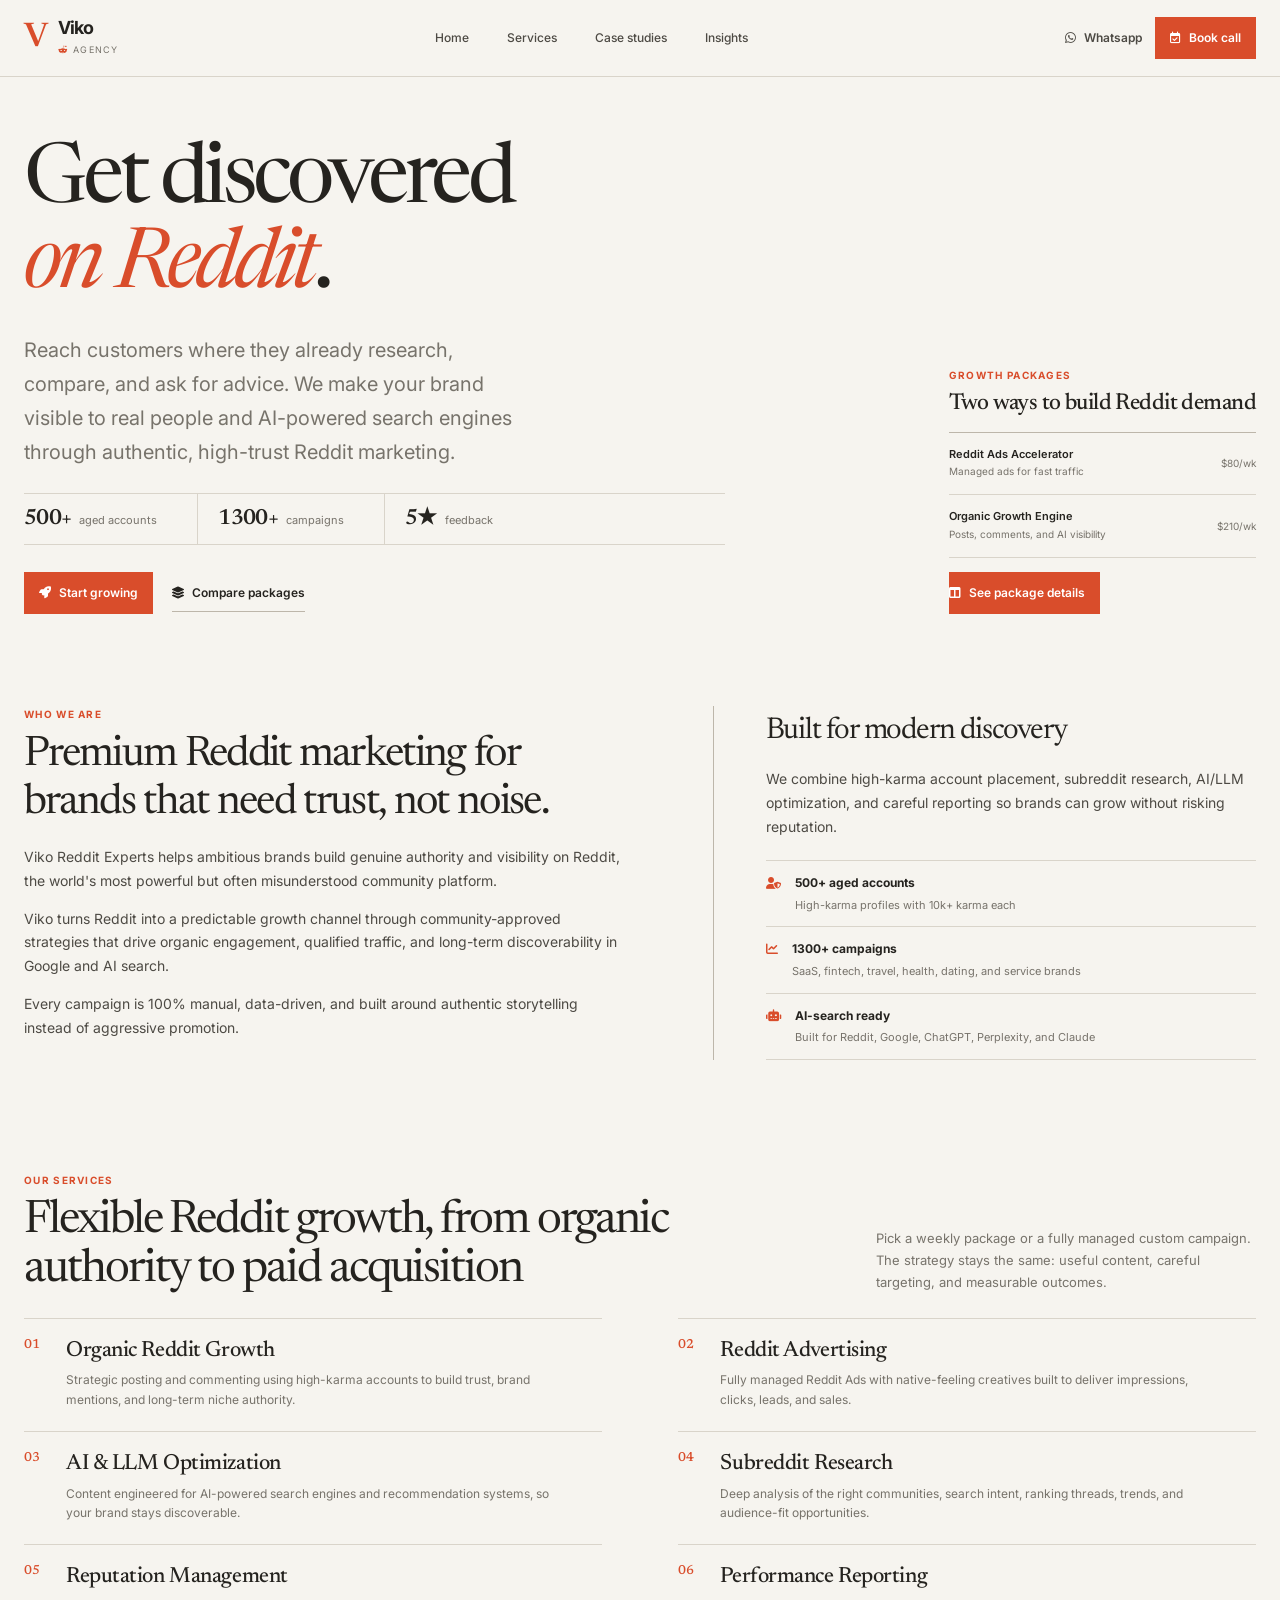
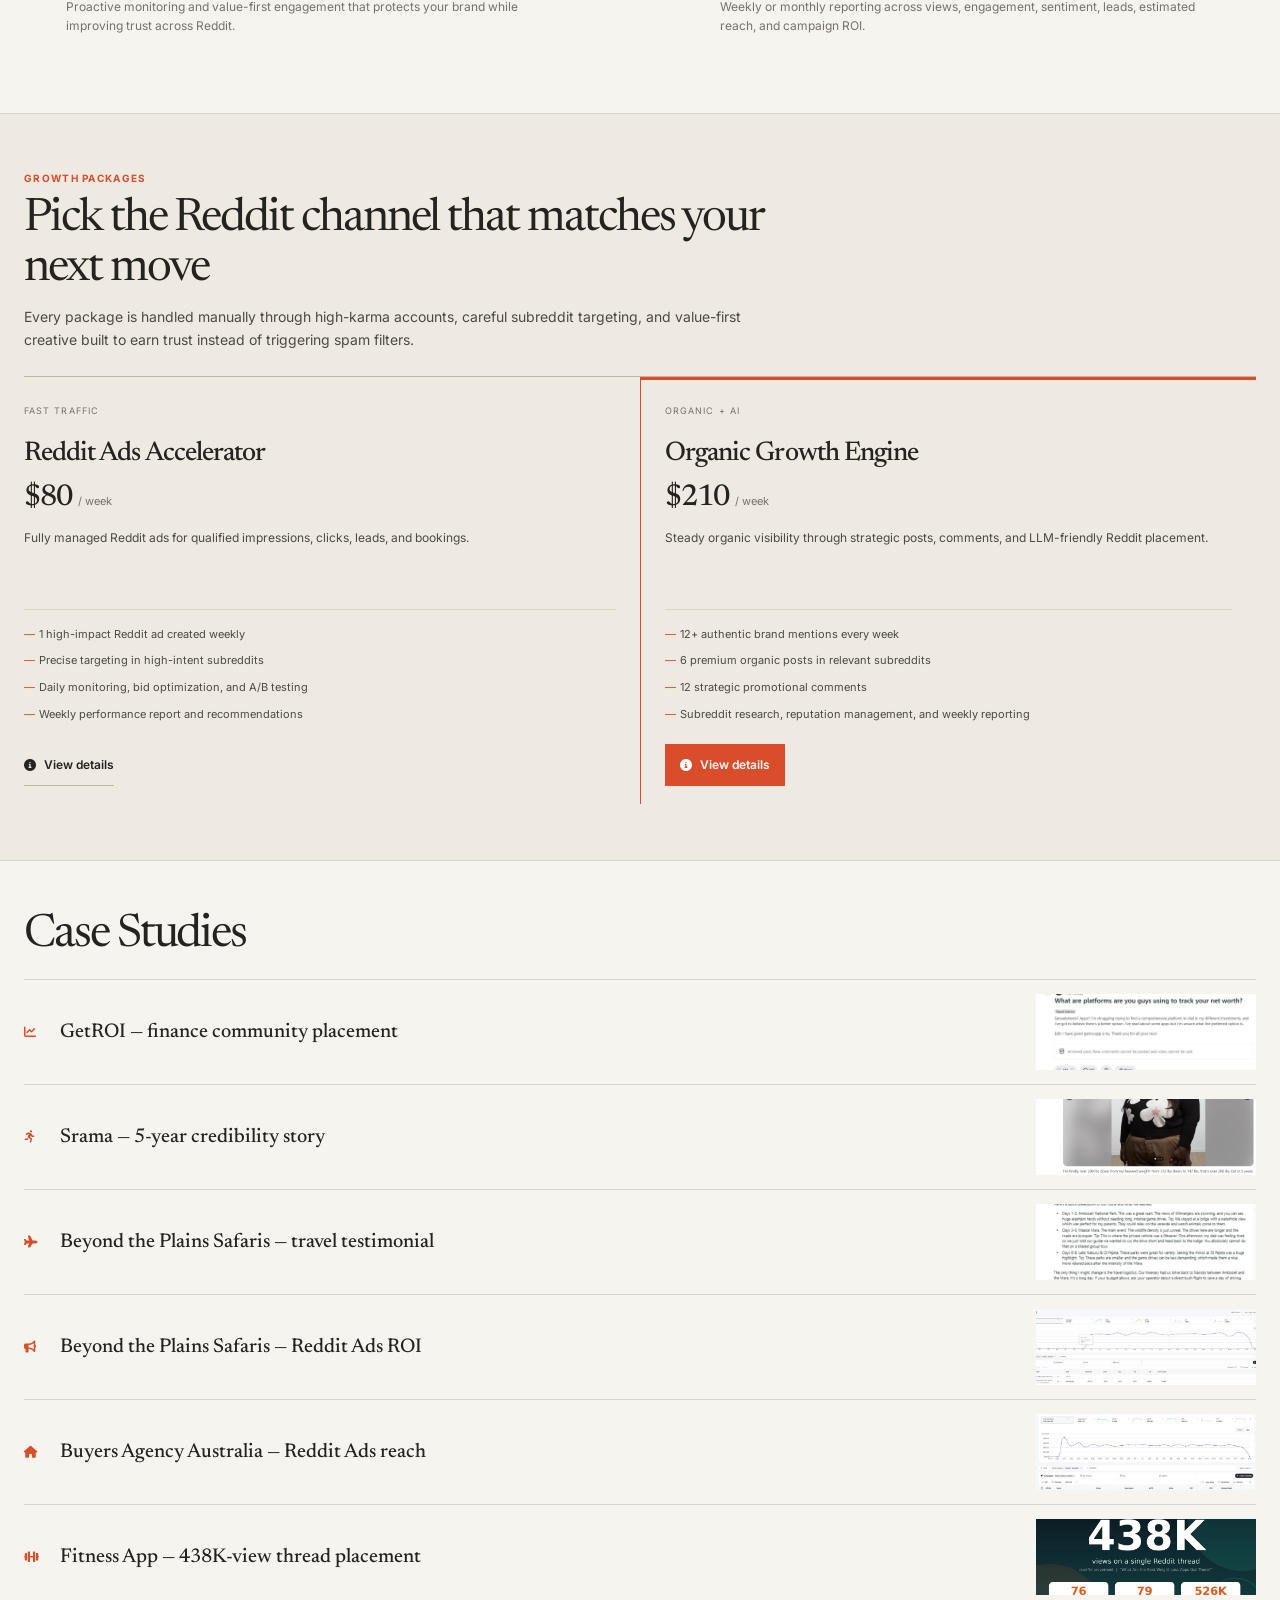
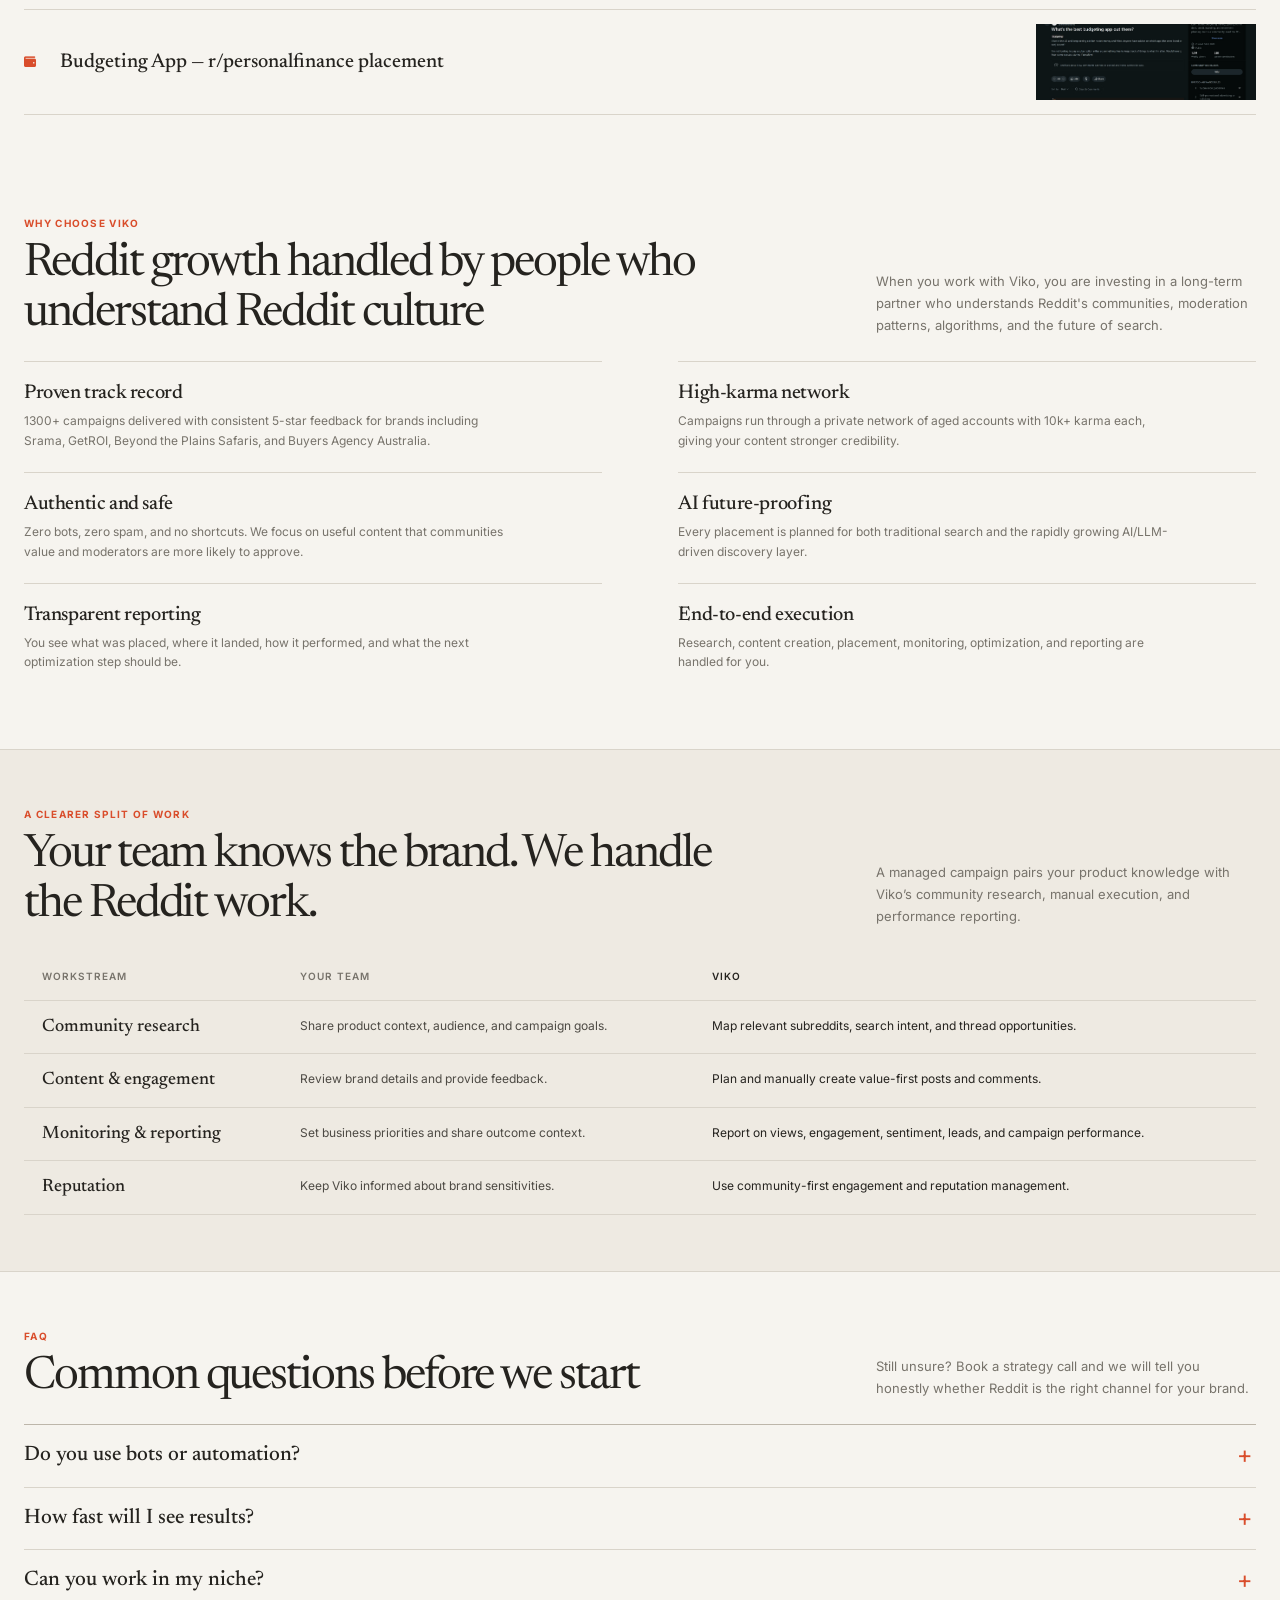
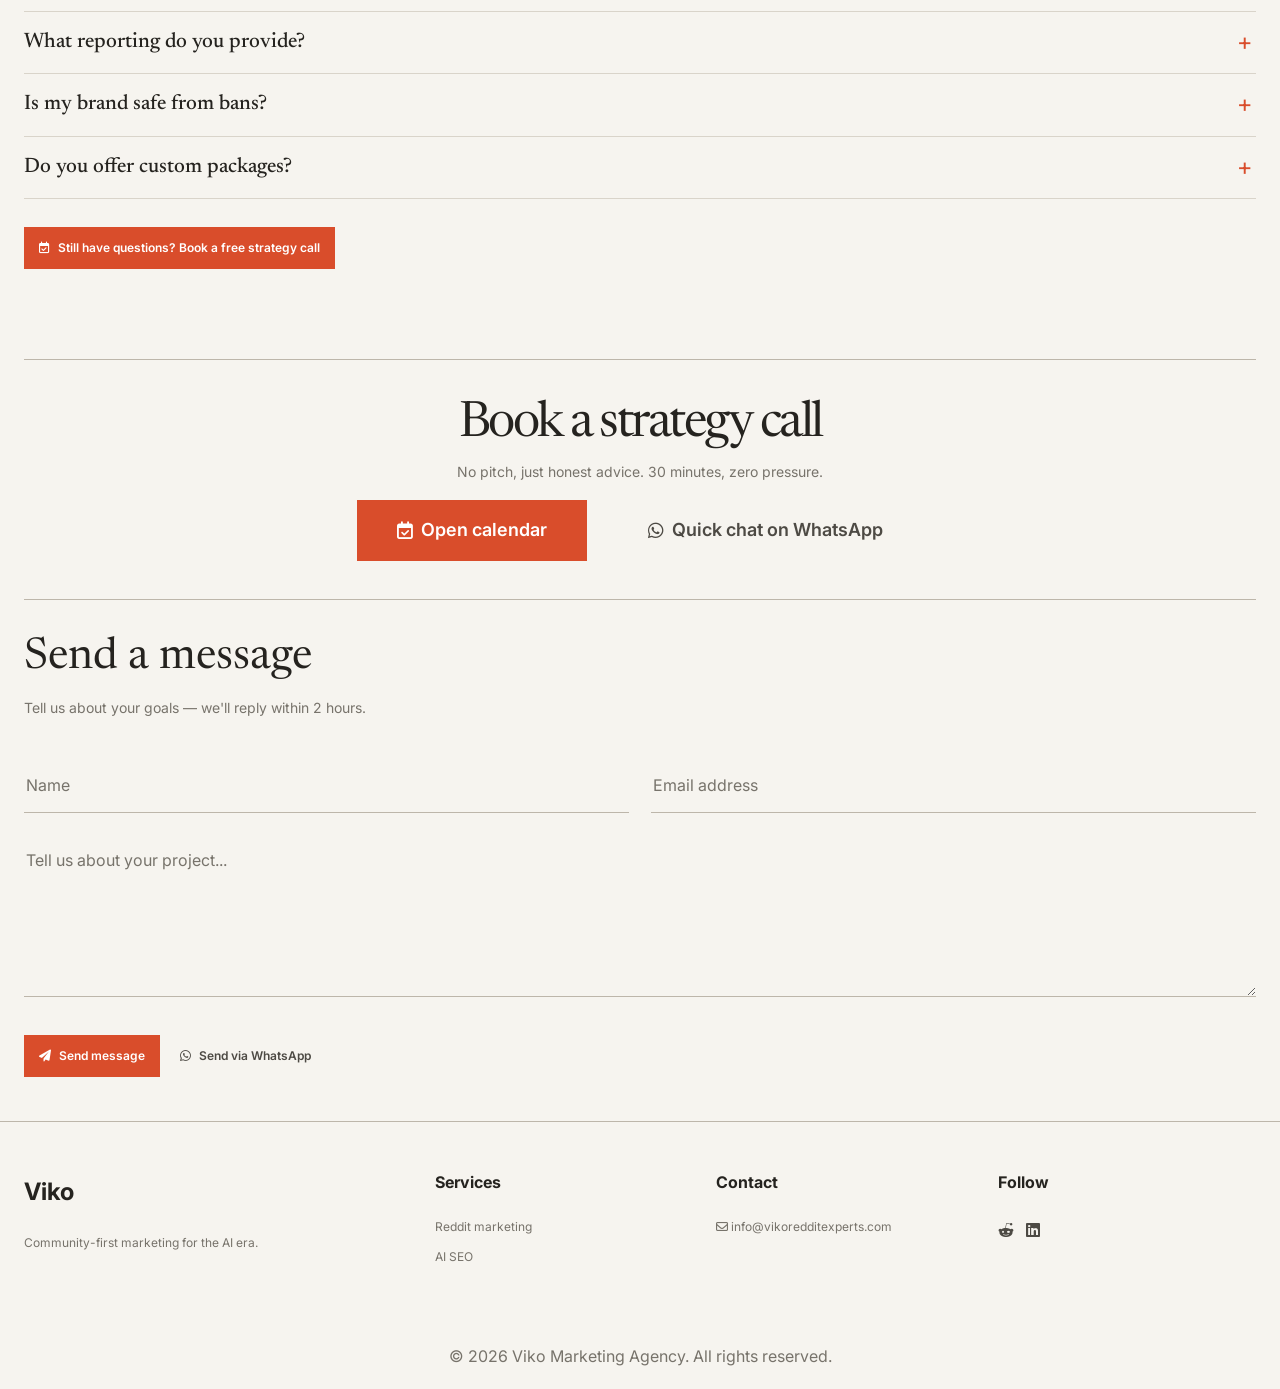
==== commit d5aa8543: "Replace package popup with dedicated package pages (package.html?id=ads|organic); all package mentio" ====
--- a/index.html
+++ b/index.html
@@ -122,22 +122,22 @@
                                 <div class="package-count">2</div>
                             </div>
                             <div class="package-preview-list">
-                                <div class="package-preview-item">
+                                <a class="package-preview-item" href="package.html?id=ads" aria-label="Reddit Ads Accelerator - full details">
                                     <div class="package-preview-icon"><i class="fas fa-bullhorn"></i></div>
                                     <div>
                                         <strong>Reddit Ads Accelerator</strong>
                                         <span>Managed ads for fast traffic</span>
                                     </div>
-                                    <div class="package-preview-price">$80/wk</div>
-                                </div>
-                                <div class="package-preview-item">
+                                    <span class="package-preview-price">$80/wk</span>
+                                </a>
+                                <a class="package-preview-item" href="package.html?id=organic" aria-label="Organic Growth Engine - full details">
                                     <div class="package-preview-icon"><i class="fas fa-seedling"></i></div>
                                     <div>
                                         <strong>Organic Growth Engine</strong>
                                         <span>Posts, comments, and AI visibility</span>
                                     </div>
-                                    <div class="package-preview-price">$210/wk</div>
-                                </div>
+                                    <span class="package-preview-price">$210/wk</span>
+                                </a>
                             </div>
                             <button class="btn btn-primary" style="margin-top: 22px; width: 100%; justify-content: center;" onclick="document.getElementById('packages').scrollIntoView({behavior:'smooth'})"><i class="fas fa-table-columns"></i> See package details</button>
                         </div>
@@ -252,7 +252,7 @@
                             <li>Daily monitoring, bid optimization, and A/B testing</li>
                             <li>Weekly performance report and recommendations</li>
                         </ul>
-                        <button class="btn btn-outline" onclick="openPackageDetails('ads')"><i class="fas fa-circle-info"></i> View details</button>
+                        <a class="btn btn-outline" href="package.html?id=ads"><i class="fas fa-circle-info"></i> View details</a>
                     </article>
 
                     <article class="package-card featured">
@@ -269,7 +269,7 @@
                             <li>12 strategic promotional comments</li>
                             <li>Subreddit research, reputation management, and weekly reporting</li>
                         </ul>
-                        <button class="btn btn-primary" onclick="openPackageDetails('organic')"><i class="fas fa-circle-info"></i> View details</button>
+                        <a class="btn btn-primary" href="package.html?id=organic"><i class="fas fa-circle-info"></i> View details</a>
                     </article>
                 </div>
             </div>
@@ -566,22 +566,6 @@
         </footer>
     </main>
 
-    <!-- Case Study Modal -->
-    <div id="caseStudyModal" class="modal">
-        <div class="modal-content">
-            <span class="modal-close" onclick="closeCaseStudy()">&times;</span>
-            <div id="caseStudyContent"></div>
-        </div>
-    </div>
-
-    <!-- Package Details Modal -->
-    <div id="packageModal" class="modal">
-        <div class="modal-content">
-            <span class="modal-close" onclick="closePackageDetails()">&times;</span>
-            <div id="packageContent"></div>
-        </div>
-    </div>
-
     <!-- Calendly Popup Modal -->
     <div id="calendlyModal" class="modal">
         <div class="modal-content" style="max-width: 900px;">
@@ -592,199 +576,12 @@
 
     <script src="https://assets.calendly.com/assets/external/widget.js"></script>
     <script>
-        // Case Study Data
-        const caseStudies = {
-            'reddit': {
-                title: 'Reddit growth',
-                subtitle: 'Case Study: SaaS Company +500% Engagement',
-                results: [
-                    '500% increase in subreddit engagement',
-                    '45k karma accumulated in 6 months',
-                    '3 posts reaching r/all',
-                    '200+ qualified leads from Reddit'
-                ],
-                description: 'A SaaS company wanted to establish authority on Reddit. We created high-karma accounts, identified niche subreddits, and built a strategic posting schedule. By focusing on genuine community engagement rather than self-promotion, we generated 200+ qualified leads.',
-                metrics: '45k karma | 3 posts on r/all | 200+ leads',
-                source: 'Real campaign data'
-            },
-            'ai-seo': {
-                title: 'AI & LLM SEO',
-                subtitle: 'Case Study: Content Indexing by ChatGPT',
-                results: [
-                    'Content indexed by ChatGPT search',
-                    'Ranked in LLM results for 15+ queries',
-                    '30% traffic increase from AI search',
-                    'Featured as authoritative source'
-                ],
-                description: 'We restructured content for next-generation AI search engines. By understanding how LLMs consume and cite information, we got our client featured in ChatGPT search results and cited as an authoritative source.',
-                metrics: '30% AI traffic | 15+ LLM rankings',
-                source: 'Live performance data'
-            },
-            'analytics': {
-                title: 'Analytics & insights',
-                subtitle: 'Case Study: Real-time Campaign Tracking',
-                results: [
-                    'Real-time sentiment analysis',
-                    'Trend predictions 2 weeks ahead',
-                    '40% improvement in content ROI',
-                    'Weekly automated reporting'
-                ],
-                description: 'We implemented comprehensive analytics for a client\'s community marketing. Using sentiment tracking and trend analysis, we identified emerging opportunities 2 weeks before competitors.',
-                metrics: '40% ROI improvement | 2-week foresight',
-                source: 'Analytics dashboard'
-            },
-            'reputation': {
-                title: 'Reputation management',
-                subtitle: 'Case Study: Rebuilding Brand Trust',
-                results: [
-                    'Negative sentiment reduced by 75%',
-                    'Brand mentions increase by 200%',
-                    'Community engagement up 300%',
-                    'Crisis resolved in 2 weeks'
-                ],
-                description: 'A tech company faced reputation issues on Reddit. We launched a strategic reputation recovery campaign, addressing concerns authentically and rebuilding community trust.',
-                metrics: '75% sentiment improvement | 300% engagement',
-                source: 'Crisis management case study'
-            },
-            'content': {
-                title: 'Content strategy',
-                subtitle: 'Case Study: Multi-Platform Content Dominance',
-                results: [
-                    'Content framework for 3 platforms',
-                    '10x increase in organic reach',
-                    '85% engagement rate',
-                    'Content library of 200+ pieces'
-                ],
-                description: 'We developed a comprehensive content strategy optimized for Reddit and LLMs. This framework created a content library that drives consistent organic traffic across all platforms.',
-                metrics: '10x reach | 85% engagement | 200+ pieces',
-                source: 'Ongoing strategy'
+        // Close the booking popup when clicking outside it
+        document.addEventListener('click', function (event) {
+            if (event.target === document.getElementById('calendlyModal')) {
+                closeCalendly();
             }
-        };
-
-        const packages = {
-            ads: {
-                title: 'Reddit Ads Accelerator',
-                price: '$80 / week',
-                tag: '55,000+ targeted impressions every week',
-                lead: 'Drive real results on Reddit with a fully managed advertising service. We create, launch, optimize, and monitor high-performing Reddit Ads that feel native to the platform while delivering measurable ROI.',
-                includedTitle: 'What’s included every week',
-                included: [
-                    'Creation of 1 high-impact Reddit Ad with compelling copy and professional visual creative tailored to your niche',
-                    'Precise targeting in high-intent subreddits where your ideal customers are active',
-                    'Daily monitoring, bid optimization, and A/B testing',
-                    'Real-time performance dashboard covering impressions, clicks, CTR, CPC, leads, and conversions',
-                    'Full compliance with Reddit advertising policies',
-                    'Weekly report with actionable insights and recommendations'
-                ],
-                proof: {
-                    label: 'Proof from a live campaign',
-                    title: 'Beyond the Plains Safaris — High-Performance Reddit Ads Placement & Optimization',
-                    metrics: '471,707 impressions, 10,303 clicks, 135 leads, and 66 purchases from one managed Reddit Ads campaign.',
-                    url: 'case-study.html?id=beyond-plains-ads'
-                },
-                note: 'Perfect for safari operators, SaaS companies, e-commerce brands, and service businesses ready to scale visibility and generate qualified traffic fast.',
-                cta: 'Start the Reddit Ads Accelerator'
-            },
-            organic: {
-                title: 'Organic Growth Engine',
-                price: '$210 / week',
-                tag: '12+ authentic brand mentions every week',
-                lead: 'Build authentic brand visibility on Reddit with consistent, high-quality engagement every single week. We craft strategic posts and comments that position your brand as a trusted authority while supporting long-term AI and LLM discoverability.',
-                includedTitle: 'What’s included every week',
-                included: [
-                    '6 premium organic posts placed in the most relevant high-engagement subreddits for your niche',
-                    '12 strategic promotional comments across new posts and existing high-traffic Reddit threads',
-                    '1 contextual brand mention on 5 existing high-traffic threads already ranking on Google',
-                    'Full subreddit research and content creation tailored to your audience',
-                    'Natural, experience-based storytelling that survives moderation',
-                    'Karma building, reputation management, and a weekly report covering views, upvotes, comments, sentiment, and estimated reach'
-                ],
-                note: 'Perfect for SaaS, Fintech, health and wellness, travel, and service brands looking for steady organic presence and AI-powered visibility.',
-                cta: 'Start the Organic Growth Engine'
-            }
-        };
-
-        // Close modal when clicking outside it
-        document.addEventListener('click', function (event) {
-            const modals = [document.getElementById('caseStudyModal'),
-            document.getElementById('packageModal'),
-            document.getElementById('calendlyModal')];
-
-            modals.forEach(modal => {
-                if (event.target === modal) {
-                    modal.classList.remove('active');
-                }
-            });
         });
-
-        // Case Study Functions
-        function openCaseStudy(service) {
-            const study = caseStudies[service];
-            const content = document.getElementById('caseStudyContent');
-
-            content.innerHTML = `
-                <h2 class="modal-title">${study.title}</h2>
-                <div class="modal-meta">${study.source}</div>
-                <div class="modal-body">
-                    <h3 style="color: white; margin: 30px 0 20px 0; font-size: 24px;">${study.subtitle}</h3>
-                    <p>${study.description}</p>
-                    
-                    <h4 style="color: white; margin: 30px 0 15px 0; font-size: 18px;">Key Results:</h4>
-                    <ul style="margin-left: 20px; margin-bottom: 30px;">
-                        ${study.results.map(r => `<li style="margin-bottom: 10px;">• ${r}</li>`).join('')}
-                    </ul>
-                    
-                    <div style="background: rgba(255, 69, 0, 0.1); padding: 20px; border-radius: 16px; margin-top: 30px; border: 1px solid rgba(255, 69, 0, 0.3);">
-                        <p style="font-weight: 600; color: var(--viko-orange); margin-bottom: 10px;">📊 Performance Metrics</p>
-                        <p>${study.metrics}</p>
-                    </div>
-                </div>
-            `;
-
-            document.getElementById('caseStudyModal').classList.add('active');
-        }
-
-        function closeCaseStudy() {
-            document.getElementById('caseStudyModal').classList.remove('active');
-        }
-
-        function openPackageDetails(packageKey = 'ads') {
-            const selectedPackage = packages[packageKey] || packages.ads;
-            const proofBlock = selectedPackage.proof ? `
-                        <div style="background: rgba(255, 69, 0, 0.1); border: 1px solid rgba(255, 69, 0, 0.28); border-radius: 18px; padding: 20px; margin: 0 0 24px;">
-                            <p style="color: var(--viko-orange); font-size: 13px; font-weight: 700; letter-spacing: 1px; text-transform: uppercase; margin-bottom: 8px;">${selectedPackage.proof.label}</p>
-                            <p style="margin-bottom: 10px;"><strong>${selectedPackage.proof.title}</strong></p>
-                            <p style="margin-bottom: 14px;">${selectedPackage.proof.metrics}</p>
-                            <a href="${selectedPackage.proof.url}" style="color: var(--viko-orange); font-weight: 700; text-decoration: none;">Read the full case study →</a>
-                        </div>
-            ` : '';
-            const content = document.getElementById('packageContent');
-            content.innerHTML = `
-                <div style="padding: 40px 35px;">
-                    <h2 class="modal-title">${selectedPackage.title}</h2>
-                    <div class="modal-meta"><span>${selectedPackage.price}</span><span>${selectedPackage.tag}</span></div>
-                    <div class="modal-body">
-                        <p><strong>${selectedPackage.tag}</strong></p>
-                        <p>${selectedPackage.lead}</p>
-                        <p><strong>${selectedPackage.includedTitle}:</strong></p>
-                        <ul style="list-style: none; padding: 0; margin: 0 0 24px; display: grid; gap: 12px;">
-                            ${selectedPackage.included.map(item => `<li style="position: relative; padding-left: 26px;"><span style="position: absolute; left: 0; color: var(--viko-orange); font-weight: 700;">✓</span>${item}</li>`).join('')}
-                        </ul>
-                        ${proofBlock}
-                        <p>All work is 100% manual using our network of high-karma accounts. No bots. No spam. Just sustainable growth and long-term credibility.</p>
-                        <p>${selectedPackage.note}</p>
-                        <p>Ready to make your brand visible where your customers actually hang out? Choose the <strong>${selectedPackage.title}</strong> and start building momentum.</p>
-                        <p><strong>Viko — Reddit Marketing & AI SEO Experts</strong><br>
-                        <a href="mailto:info@redditexperts.com" style="color: var(--viko-orange); text-decoration: underline;">Email Us</a> or <button class="btn btn-primary" style="margin-top: 12px; display: inline-flex;" onclick="closePackageDetails(); document.getElementById('booking').scrollIntoView({behavior:'smooth'})">${selectedPackage.cta}</button></p>
-                    </div>
-                </div>
-            `;
-            document.getElementById('packageModal').classList.add('active');
-        }
-
-        function closePackageDetails() {
-            document.getElementById('packageModal').classList.remove('active');
-        }
 
         // Calendly Functions
         function openCalendly() {
--- a/styles.css
+++ b/styles.css
@@ -21,7 +21,7 @@
     --viko-meta: var(--muted);
     --serif: 'Newsreader', Georgia, serif;
     --sans: 'Inter', Arial, sans-serif;
-    --measure: 1120px;
+    --measure: 1400px;
 }
 
 *, *::before, *::after { box-sizing: border-box; }
@@ -40,7 +40,7 @@
 button, input, textarea { font: inherit; }
 button { color: inherit; }
 img { display: block; max-width: 100%; }
-.container { width: min(calc(100% - 64px), var(--measure)); margin-inline: auto; }
+.container { width: min(calc(100% - 48px), var(--measure)); margin-inline: auto; }
 .gradient-bg, .noise { display: none; }
 
 /* Quiet masthead: wordmark, clear text navigation, and one direct action. */
@@ -94,25 +94,25 @@
 .cta-row .btn-outline { min-height: 38px; }
 
 /* Front page: one strong statement, compact proof, then useful detail. */
-.hero { padding: clamp(66px, 9vw, 112px) 0 54px; text-align: left; }
+.hero { padding: clamp(40px, 5vw, 64px) 0 36px; text-align: left; }
 .hero-grid { display: grid; grid-template-columns: minmax(0,1.2fr) minmax(330px,.8fr); align-items: end; gap: clamp(38px, 5vw, 72px); }
 .hero-title, .hero h1 {
     max-width: 900px;
     margin: 0 0 22px;
     color: var(--ink);
-    font: 400 clamp(58px, 8vw, 104px)/.98 var(--serif);
+    font: 400 clamp(46px, 6.5vw, 84px)/1.02 var(--serif);
     letter-spacing: -.055em;
 }
-.hero > .container > h1 { max-width: 1000px; margin-bottom: 16px; font-size: clamp(40px, 6vw, 72px); line-height: 1.03; }
+.hero > .container > h1 { max-width: 1000px; margin-bottom: 14px; font-size: clamp(34px, 5vw, 56px); line-height: 1.05; }
 .hero-title span { color: var(--accent); font-style: italic; }
-.hero p { max-width: 650px; margin: 0; color: var(--ink-soft); font-size: clamp(16px, 1.8vw, 19px); line-height: 1.75; }
+.hero p { max-width: 650px; margin: 0; color: var(--ink-soft); font-size: clamp(15px, 1.5vw, 17px); line-height: 1.7; }
 .hero-grid > div:first-child > p { max-width: 620px; }
-.hero-stats { display: flex; flex-wrap: wrap; gap: 0; margin-top: 36px; border-block: 1px solid var(--line); }
+.hero-stats { display: flex; flex-wrap: wrap; gap: 0; margin-top: 24px; border-block: 1px solid var(--line); }
 .stat { display: flex; align-items: baseline; gap: 8px; padding: 12px 20px 12px 0; margin-right: 20px; }
 .stat + .stat { padding-left: 20px; border-left: 1px solid var(--line); }
 .stat-number { color: var(--ink); font: 600 22px/1.2 var(--serif); letter-spacing: -.03em; }
 .stat-label { color: var(--muted); font-size: 11px; }
-.hero-visual { min-width: 0; }
+.hero-visual { min-width: 0; max-width: 560px; justify-self: end; }
 .package-preview { padding: 0; border: 0; background: transparent; box-shadow: none; }
 .package-preview-header { padding: 0 0 14px; border-bottom: 1px solid var(--line-strong); }
 .eyebrow, .section-kicker { color: var(--accent); font-size: 10px; font-weight: 700; letter-spacing: .13em; text-transform: uppercase; }
@@ -120,6 +120,9 @@
 .package-count { display: none; }
 .package-preview-list { padding: 0; }
 .package-preview-item { display: grid; grid-template-columns: 1fr auto; gap: 2px 10px; padding: 12px 0; border-bottom: 1px solid var(--line); }
+a.package-preview-item { color: inherit; text-decoration: none; transition: border-color .18s ease; }
+a.package-preview-item:hover { border-color: var(--accent); }
+a.package-preview-item:hover strong { color: var(--accent); }
 .package-preview-item strong, .package-preview-item span { display: block; }
 .package-preview-icon { display: none; }
 .package-preview-item strong { font-size: 11px; font-weight: 600; }
@@ -128,13 +131,13 @@
 .package-preview > .btn { width: auto !important; margin-top: 14px !important; padding-left: 0; }
 
 main > section { scroll-margin-top: 88px; }
-.content-section, .packages-section { padding: clamp(66px, 8vw, 105px) 0; }
+.content-section, .packages-section { padding: clamp(36px, 4.5vw, 56px) 0; }
 .content-section:nth-of-type(even) { background: transparent; }
-.section-heading-row { display: flex; align-items: end; justify-content: space-between; gap: 42px; margin-bottom: 34px; }
+.section-heading-row { display: flex; align-items: end; justify-content: space-between; gap: 32px; margin-bottom: 22px; }
 .section-heading-row > div { max-width: 690px; }
 .section-heading-row > p { max-width: 380px; margin: 0 0 3px; color: var(--muted); font-size: 13px; }
-.section-title { max-width: 760px; margin: 9px 0 0; color: var(--ink); font: 400 clamp(34px, 4.8vw, 58px)/1.05 var(--serif); letter-spacing: -.045em; }
-.section-lead { max-width: 720px; margin: 13px 0 32px; color: var(--ink-soft); font-size: 14px; }
+.section-title { max-width: 760px; margin: 8px 0 0; color: var(--ink); font: 400 clamp(28px, 3.6vw, 46px)/1.08 var(--serif); letter-spacing: -.045em; }
+.section-lead { max-width: 720px; margin: 10px 0 24px; color: var(--ink-soft); font-size: 14px; }
 .split-section { display: grid; grid-template-columns: 1.05fr .95fr; gap: clamp(34px, 7vw, 96px); }
 .narrative-panel, .proof-panel { padding: 0; border: 0; border-radius: 0; background: transparent; box-shadow: none; }
 .narrative-panel h2, .proof-panel h3 { margin: 9px 0 18px; color: var(--ink); font: 400 clamp(28px, 3.5vw, 42px)/1.13 var(--serif); letter-spacing: -.04em; }
@@ -162,7 +165,7 @@
 .why-card p { grid-column: auto; }
 
 .packages-section { border-block: 1px solid var(--line); background: var(--paper-deep); }
-.packages-grid { display: grid; grid-template-columns: repeat(2,minmax(0,1fr)); margin-top: 31px; border-top: 1px solid var(--line-strong); }
+.packages-grid { display: grid; grid-template-columns: repeat(2,minmax(0,1fr)); margin-top: 22px; border-top: 1px solid var(--line-strong); }
 .package-card { display: flex; flex-direction: column; padding: 23px 24px 18px 0; border: 0; border-radius: 0; border-top: 3px solid transparent; background: transparent; box-shadow: none; }
 .package-card + .package-card { padding-left: 24px; border-left: 1px solid var(--line); }
 .package-card.featured { border-color: var(--accent); background: transparent; box-shadow: none; }
@@ -178,8 +181,8 @@
 .package-features li::before { position: absolute; top: 0; left: 0; color: var(--accent); content: '—'; }
 .package-card > .btn { width: max-content; margin-top: auto; }
 
-#services.container { padding-top: 76px; padding-bottom: 78px; }
-#services > .section-title { margin-bottom: 24px; }
+#services.container { padding-top: 42px; padding-bottom: 44px; }
+#services > .section-title { margin-bottom: 18px; }
 .services-grid { display: grid; grid-template-columns: 1fr; }
 .service-tile { display: grid; grid-template-columns: 22px minmax(0,1fr) minmax(130px,220px); align-items: center; gap: 14px; padding: 14px 0; border: 0; border-top: 1px solid var(--line); border-radius: 0; background: transparent; cursor: pointer; transition: border-color .18s ease; }
 .service-tile:last-child { border-bottom: 1px solid var(--line); }
@@ -199,12 +202,12 @@
 .faq-item summary::after { position: absolute; top: -2px; right: 4px; color: var(--accent); content: '+'; font: 400 24px var(--sans); }
 .faq-item[open] summary::after { content: '−'; }
 .faq-item p { max-width: 760px; margin: 12px 0 0; color: var(--muted); font-size: 13px; }
-.booking-section { margin: 72px 0; padding: clamp(30px, 6vw, 62px) 0; border: 0; border-block: 1px solid var(--line-strong); border-radius: 0; background: transparent; box-shadow: none; text-align: center; }
-.booking-header h2 { margin: 0; color: var(--ink); font: 400 clamp(38px, 6vw, 66px)/1.02 var(--serif); letter-spacing: -.05em; }
-.booking-header p { margin: 13px 0 22px; color: var(--muted); font-size: 14px; }
+.booking-section { margin: 34px 0; padding: clamp(22px, 4vw, 38px) 0; border: 0; border-block: 1px solid var(--line-strong); border-radius: 0; background: transparent; box-shadow: none; text-align: center; }
+.booking-header h2 { margin: 0; color: var(--ink); font: 400 clamp(30px, 4.5vw, 50px)/1.05 var(--serif); letter-spacing: -.05em; }
+.booking-header p { margin: 10px 0 16px; color: var(--muted); font-size: 14px; }
 .booking-btn-group { display: flex; flex-wrap: wrap; justify-content: center; gap: 12px 21px; }
-.inquiry-form { margin-bottom: 80px; padding: 0; border: 0; border-radius: 0; background: transparent; box-shadow: none; }
-.inquiry-form h2 { margin: 0 0 12px !important; color: var(--ink); font: 400 clamp(35px, 5vw, 54px)/1.08 var(--serif) !important; }
+.inquiry-form { margin-bottom: 44px; padding: 0; border: 0; border-radius: 0; background: transparent; box-shadow: none; }
+.inquiry-form h2 { margin: 0 0 12px !important; color: var(--ink); font: 400 clamp(28px, 4vw, 44px)/1.1 var(--serif) !important; }
 .inquiry-form > p { color: var(--muted) !important; font-size: 14px !important; }
 .form-grid { display: grid; grid-template-columns: 1fr 1fr; gap: 22px; }
 .form-group { position: relative; }
@@ -215,7 +218,7 @@
 .form-group label { position: absolute; top: 12px; left: 2px; color: var(--muted); pointer-events: none; transition: transform .15s ease, font-size .15s ease; }
 .form-group input:focus ~ label, .form-group input:not(:placeholder-shown) ~ label, .form-group textarea:focus ~ label, .form-group textarea:not(:placeholder-shown) ~ label { transform: translateY(-9px); color: var(--accent); font-size: 10px; }
 
-.footer { padding: 35px 0 25px; border-top: 1px solid var(--line-strong); background: transparent; }
+.footer { padding: 26px 0 18px; border-top: 1px solid var(--line-strong); background: transparent; }
 .footer-grid { display: grid; grid-template-columns: 1.5fr 1fr 1fr 1fr; gap: 24px; }
 .footer h3, .footer h4 { color: var(--ink); }
 .footer p, .footer li { color: var(--muted); font-size: 12px; }
@@ -227,13 +230,13 @@
 .social-links a:hover { color: var(--accent); }
 
 /* Long-form pages read like articles, with metadata and media on the same grid. */
-.service-panel, .case-panel, .post-panel { margin: 0 auto 80px; padding: 25px 0 0; border: 0; border-top: 1px solid var(--line-strong); border-radius: 0; background: transparent; box-shadow: none; }
-.service-panel { width: min(calc(100% - 64px), var(--measure)); }
-.service-meta, .case-meta, .post-meta { display: flex; flex-wrap: wrap; justify-content: flex-start; gap: 8px 18px; margin-bottom: 28px; }
+.service-panel, .case-panel, .post-panel { margin: 0 auto 46px; padding: 18px 0 0; border: 0; border-top: 1px solid var(--line-strong); border-radius: 0; background: transparent; box-shadow: none; }
+.service-panel { width: min(calc(100% - 48px), var(--measure)); }
+.service-meta, .case-meta, .post-meta { display: flex; flex-wrap: wrap; justify-content: flex-start; gap: 8px 18px; margin-bottom: 20px; }
 .service-meta span, .case-meta span, .post-meta span { padding: 0; border: 0; border-radius: 0; background: transparent; color: var(--muted); font-size: 10px; letter-spacing: .06em; text-transform: uppercase; }
-.service-content, .case-content, .post-content { max-width: 760px; margin-inline: auto; }
+.service-content, .case-content, .post-content { max-width: 800px; margin-inline: auto; }
 .case-title, .post-title { color: var(--ink); font: 400 clamp(36px, 5vw, 58px)/1.05 var(--serif); letter-spacing: -.045em; }
-.service-content h2, .case-content h2, .case-content h3, .post-content h2, .post-content h3 { margin: 38px 0 12px; color: var(--ink); font: 500 clamp(25px, 3.2vw, 36px)/1.13 var(--serif); letter-spacing: -.035em; }
+.service-content h2, .case-content h2, .case-content h3, .post-content h2, .post-content h3 { margin: 26px 0 9px; color: var(--ink); font: 500 clamp(23px, 2.8vw, 32px)/1.15 var(--serif); letter-spacing: -.035em; }
 .case-content h3, .post-content h3 { font-size: 27px; }
 .service-content p, .case-content p, .post-content p, .post-footer p { color: var(--ink-soft); font-size: 15px; line-height: 1.85; }
 .service-content ul, .case-content ul, .post-content ul, .post-content ol { display: grid; gap: 9px; margin: 17px 0 26px; padding-left: 20px; color: var(--ink-soft); font-size: 14px; }
@@ -241,7 +244,7 @@
 .service-image { margin-top: 28px; }
 .service-image img, .case-content img, .post-content img, .case-content iframe, .post-content iframe { width: 100%; height: auto; border: 1px solid var(--line); border-radius: 0; }
 .service-image picture, .case-content picture, .post-content picture { display: block; }
-.case-content figure { margin: 30px 0; }
+.case-content figure { margin: 20px 0; }
 .case-content figcaption { margin-top: 9px; color: var(--muted); font-size: 11px; }
 .case-content img.readable-screenshot { width: auto; max-width: 100%; margin-inline: auto; }
 .case-content blockquote { margin: 26px 0; padding: 5px 0 5px 19px; border-left: 2px solid var(--accent); background: transparent; color: var(--ink-soft); font: 400 22px/1.4 var(--serif); }
@@ -250,7 +253,7 @@
 .post-footer { display: flex; flex-wrap: wrap; align-items: center; justify-content: space-between; gap: 16px; margin-top: 37px; padding-top: 18px; border-top: 1px solid var(--line); }
 .post-footer p { margin: 0; font-size: 13px; }
 
-.blog-grid { display: grid; grid-template-columns: 1fr; padding-bottom: 75px; }
+.blog-grid { display: grid; grid-template-columns: 1fr; padding-bottom: 40px; }
 .blog-card { display: grid; grid-template-columns: 180px minmax(0,1fr); overflow: hidden; border: 0; border-top: 1px solid var(--line); border-radius: 0; background: transparent; box-shadow: none; transition: border-color .18s ease; }
 .blog-card:last-child { border-bottom: 1px solid var(--line); }
 .blog-card:hover { transform: none; border-color: var(--accent); }
@@ -311,8 +314,8 @@
     .header-actions .btn { min-height: 35px; padding: 7px 10px; font-size: 10px; white-space: nowrap; }
     .header-actions .btn-wa { display: none; }
     .header-actions .btn i { display: none; }
-    .hero { padding: 60px 0 42px; }
-    .hero-title, .hero h1 { font-size: clamp(53px, 14vw, 74px); }
+    .hero { padding: 34px 0 24px; }
+    .hero-title, .hero h1 { font-size: clamp(42px, 11vw, 60px); }
     .hero-grid { gap: 33px; }
     .hero-stats { margin-top: 26px; }
     .hero-stats { display: grid; grid-template-columns: repeat(3,minmax(0,1fr)); }
@@ -325,7 +328,7 @@
     .package-preview-list { grid-template-columns: 1fr; gap: 0; }
     .package-preview-item { grid-template-columns: 1fr auto; }
     .package-preview-price { grid-column: 2; grid-row: 1 / span 2; margin: 0; }
-    .content-section, .packages-section { padding: 58px 0; }
+    .content-section, .packages-section { padding: 34px 0; }
     .section-heading-row { display: block; margin-bottom: 24px; }
     .section-heading-row > p { margin-top: 14px; }
     .capability-grid, .why-grid { grid-template-columns: 1fr; }
@@ -333,7 +336,7 @@
     .service-tile { grid-template-columns: 18px minmax(0,1fr) 86px; gap: 9px; }
     .service-tile h3 { font-size: 16px; }
     .service-thumb { height: 57px; }
-    .booking-section { margin: 48px 0; }
+    .booking-section { margin: 30px 0; }
     .booking-btn-group { flex-direction: column; align-items: center; }
     .booking-btn-group .btn { width: max-content; }
     .form-grid { grid-template-columns: 1fr; }
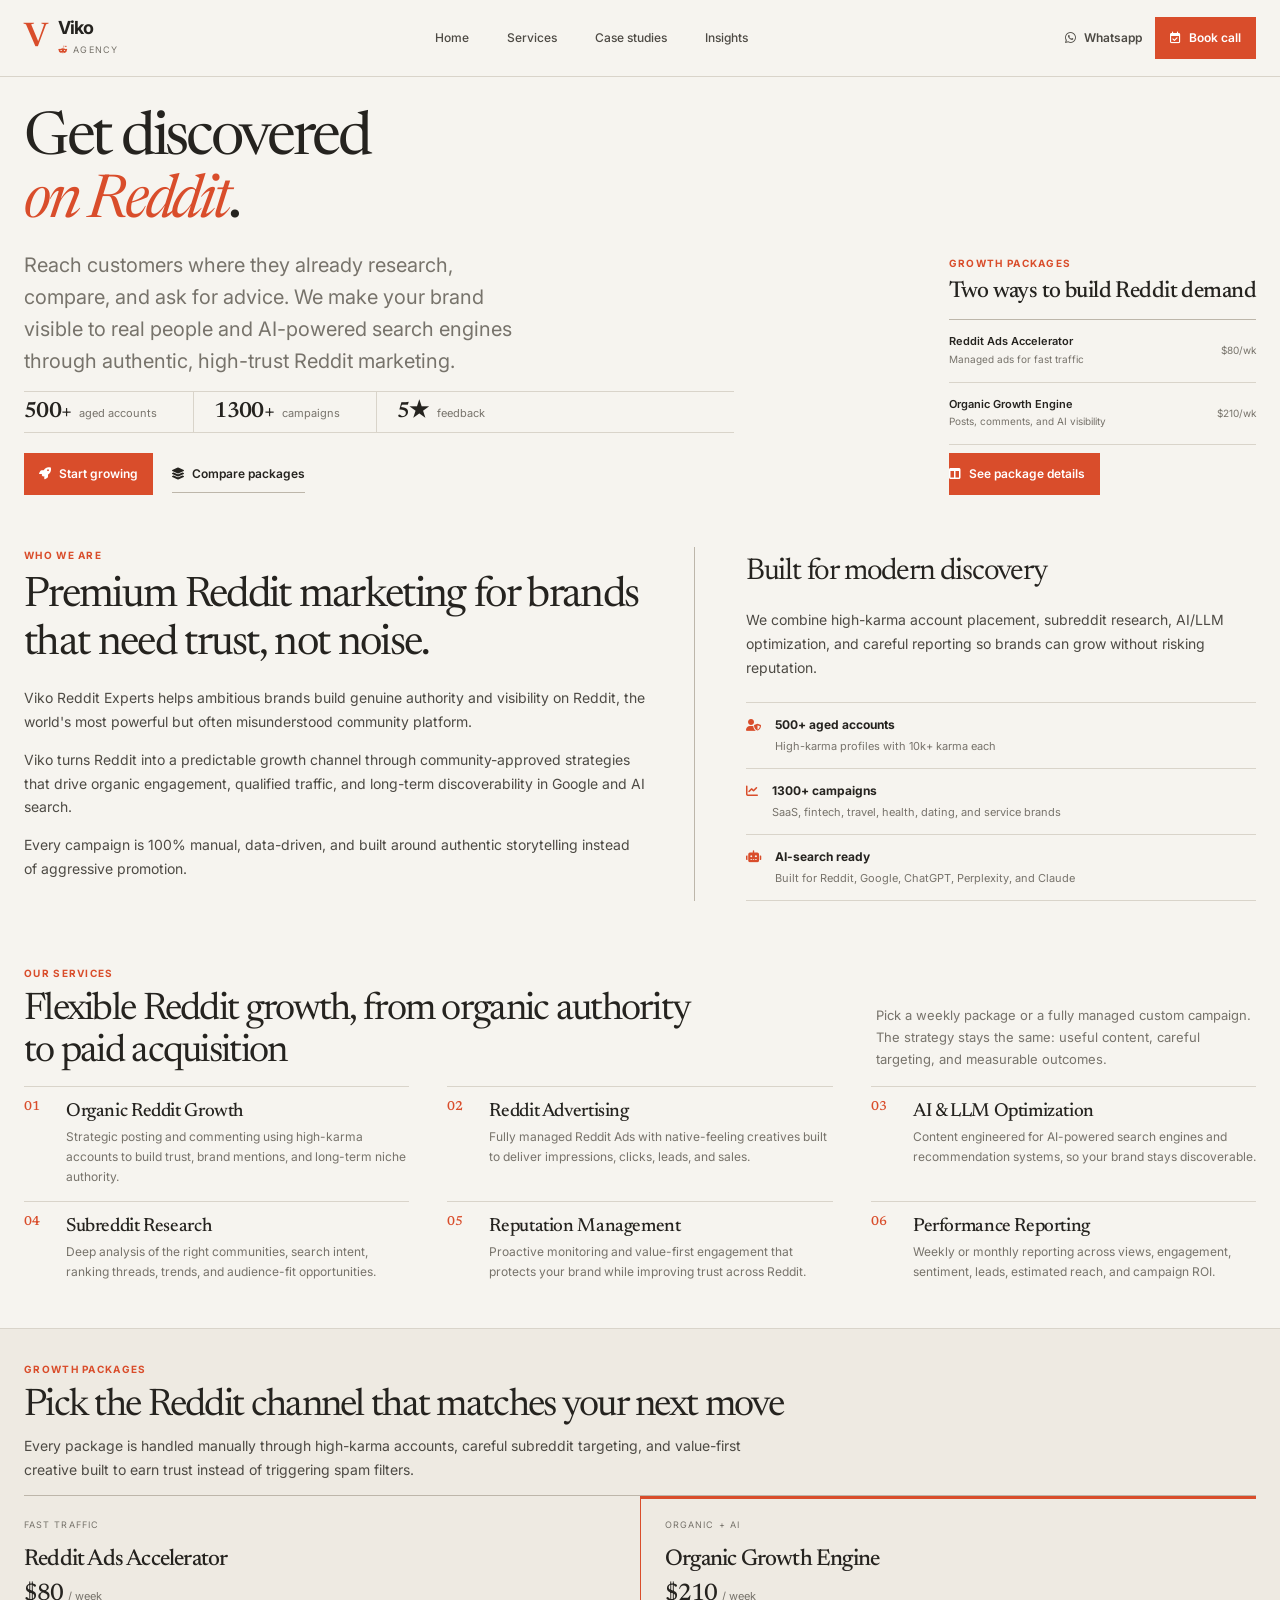
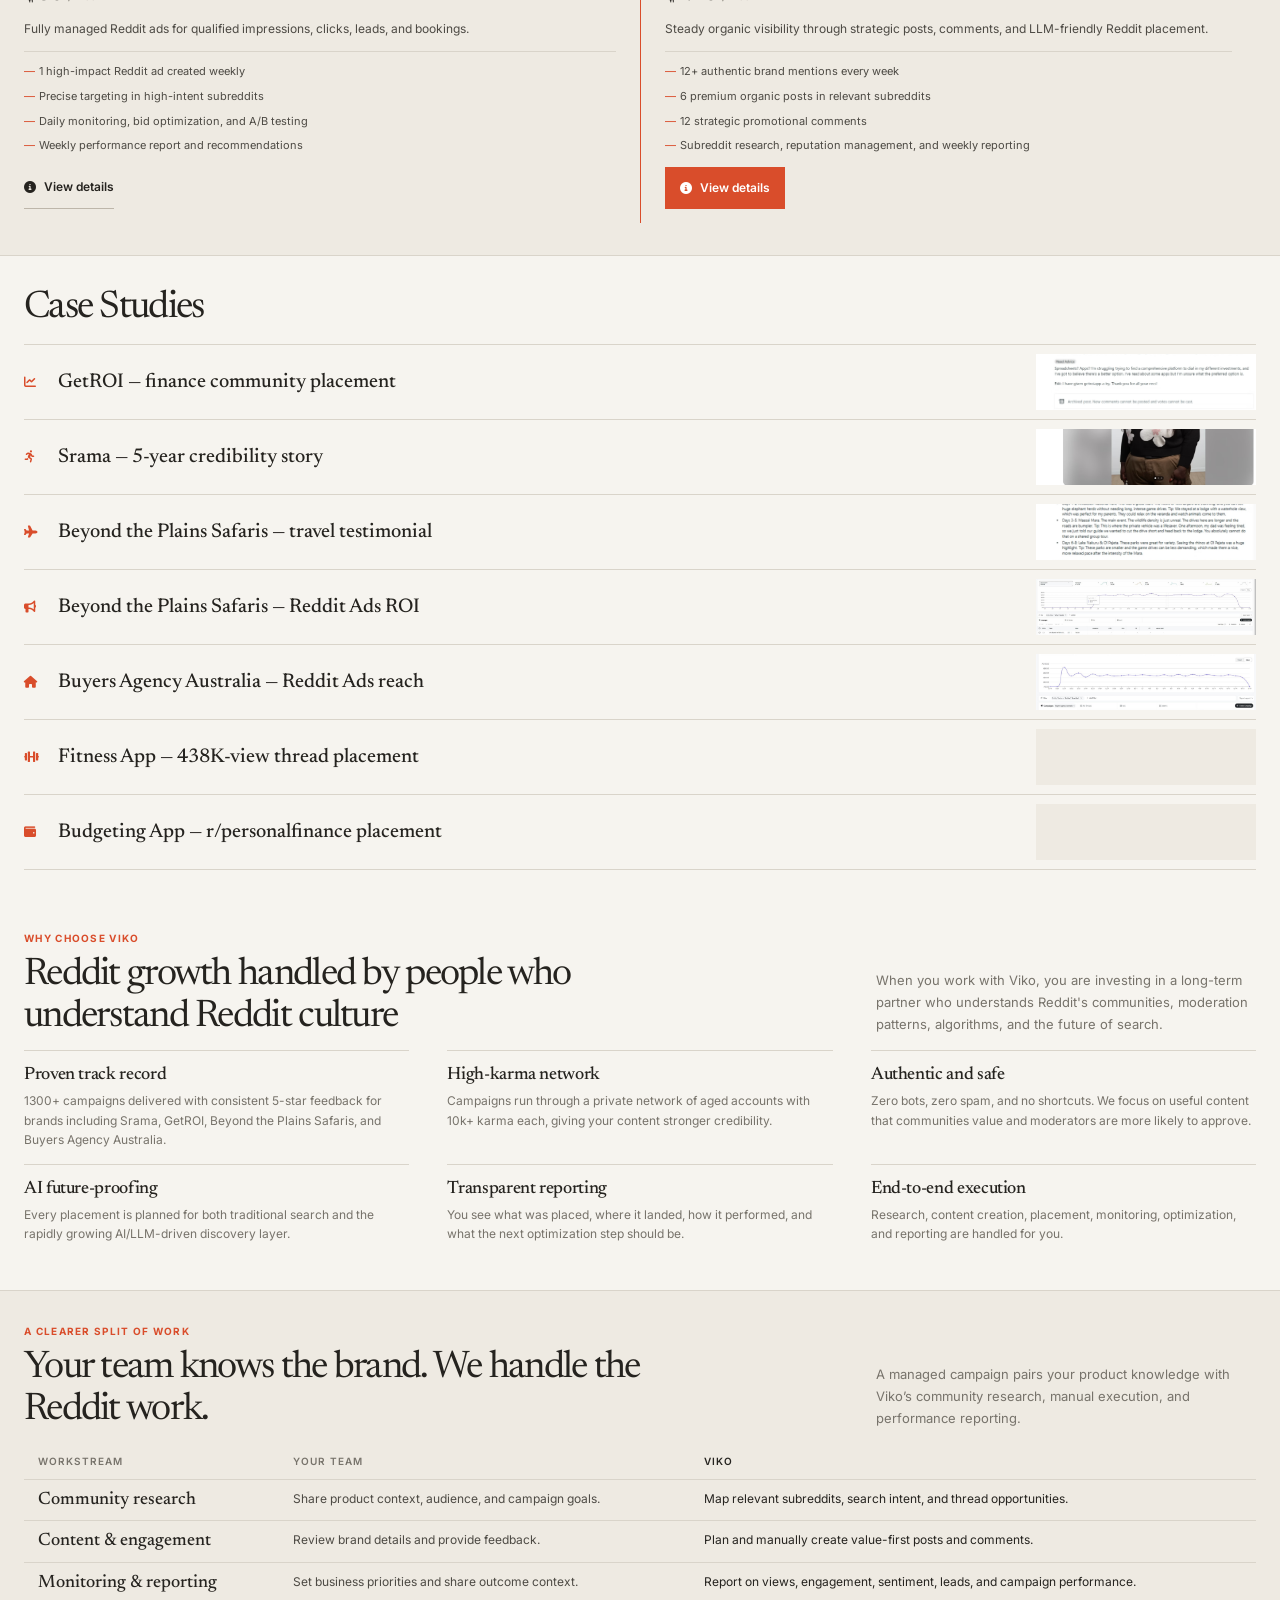
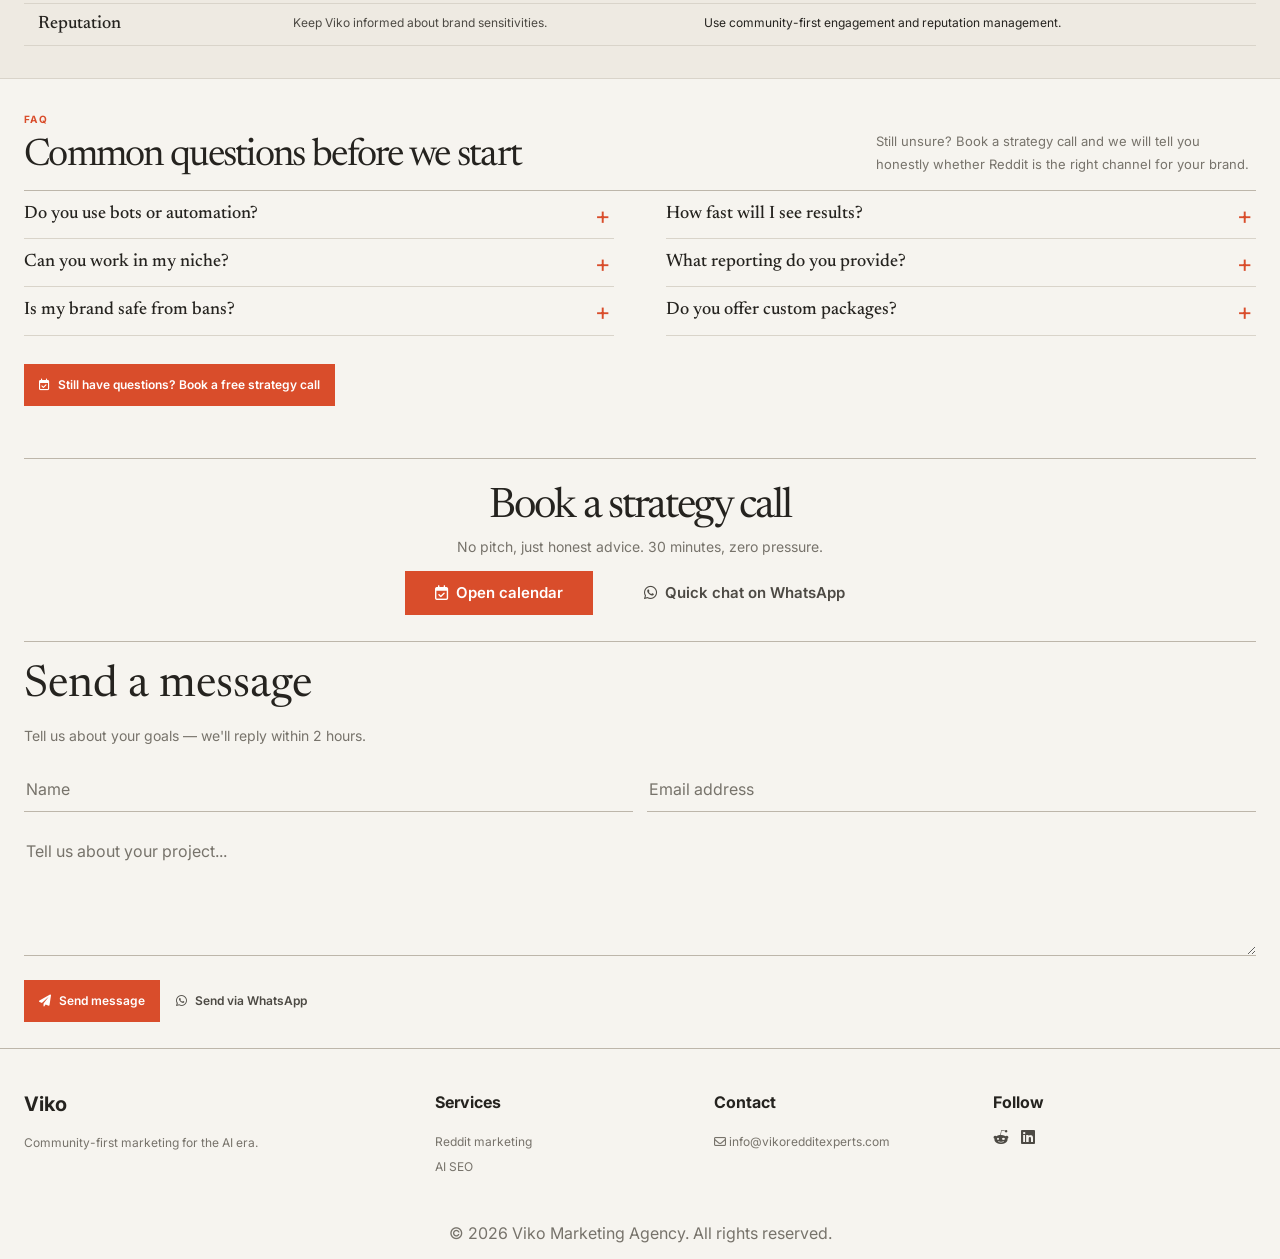
==== commit dcd0aa99: "Tighten vertical rhythm further: denser hero, 3-col card grids on wide screens, slimmer footer, case" ====
--- a/index.html
+++ b/index.html
@@ -481,11 +481,11 @@
                 </div>
                 <div class="booking-btn-group">
                     <button class="btn btn-primary" onclick="openCalendly()"
-                        style="font-size: 18px; padding: 18px 40px;">
+                        style="font-size: 15px; padding: 12px 30px;">
                         <i class="far fa-calendar-check"></i> Open calendar
                     </button>
                     <a href="https://wa.me/254726979973?text=Hi%20Viko%2C%20I%20want%20to%20grow%20on%20Reddit"
-                        class="btn btn-wa" style="font-size: 18px; padding: 18px 40px;" role="button"
+                        class="btn btn-wa" style="font-size: 15px; padding: 12px 30px;" role="button"
                         aria-label="Quick chat on WhatsApp">
                         <i class="fab fa-whatsapp"></i> Quick chat on WhatsApp
                     </a>
@@ -497,7 +497,7 @@
         <section class="container">
             <div class="inquiry-form">
                 <h2 style="font-size: 42px; margin-bottom: 40px;">Send a message</h2>
-                <p style="color: var(--viko-meta); font-size: 18px; margin-bottom: 40px; max-width: 600px;">
+                <p style="color: var(--viko-meta); font-size: 15px; margin-bottom: 16px; max-width: 600px;">
                     Tell us about your goals — we'll reply within 2 hours.
                 </p>
                 <form id="contact-form" onsubmit="handleContactForm(event)">
@@ -511,11 +511,11 @@
                             <label for="email">Email address</label>
                         </div>
                         <div class="form-group full-width">
-                            <textarea rows="5" placeholder=" " id="message" name="message" required></textarea>
+                            <textarea rows="4" placeholder=" " id="message" name="message" required></textarea>
                             <label for="message">Tell us about your project...</label>
                         </div>
                     </div>
-                    <div style="display: flex; gap: 20px; margin-top: 30px;">
+                    <div style="display: flex; gap: 16px; margin-top: 16px;">
                         <button type="submit" class="btn btn-primary"><i class="fas fa-paper-plane"></i> Send
                             message</button>
                         <button type="button" id="form-wa-btn" class="btn btn-wa"><i class="fab fa-whatsapp"></i> Send
@@ -530,25 +530,25 @@
             <div class="container">
                 <div class="footer-grid">
                     <div>
-                        <h3 style="font-size: 24px; margin-bottom: 20px;">Viko</h3>
+                        <h3 style="font-size: 20px; margin-bottom: 10px;">Viko</h3>
                         <p style="color: var(--viko-meta);">Community-first marketing for the AI era.</p>
                     </div>
                     <div>
-                        <h4 style="margin-bottom: 20px;">Services</h4>
+                        <h4 style="margin-bottom: 8px;">Services</h4>
                         <ul style="list-style: none; color: var(--viko-meta);">
-                            <li style="margin-bottom: 10px;">Reddit marketing</li>
-                            <li style="margin-bottom: 10px;">AI SEO</li>
+                            <li style="margin-bottom: 5px;">Reddit marketing</li>
+                            <li style="margin-bottom: 5px;">AI SEO</li>
                         </ul>
                     </div>
                     <div>
-                        <h4 style="margin-bottom: 20px;">Contact</h4>
+                        <h4 style="margin-bottom: 8px;">Contact</h4>
                         <ul style="list-style: none; color: var(--viko-meta);">
 
-                            <li style="margin-bottom: 10px;"><i class="far fa-envelope"></i> info@vikoredditexperts.com</li>
+                            <li style="margin-bottom: 5px;"><i class="far fa-envelope"></i> info@vikoredditexperts.com</li>
                         </ul>
                     </div>
                     <div>
-                        <h4 style="margin-bottom: 20px;">Follow</h4>
+                        <h4 style="margin-bottom: 8px;">Follow</h4>
                         <div class="social-links">
                             <a href="javascript:void(0);" role="button" aria-label="Follow on Reddit"><i
                                     class="fab fa-reddit-alien"></i></a>
@@ -559,7 +559,7 @@
                         </div>
                     </div>
                 </div>
-                <div style="text-align: center; margin-top: 60px; color: var(--viko-meta);">
+                <div style="text-align: center; margin-top: 26px; color: var(--viko-meta);">
                     © 2026 Viko Marketing Agency. All rights reserved.
                 </div>
             </div>
--- a/styles.css
+++ b/styles.css
@@ -90,25 +90,25 @@
 .btn-outline { padding-inline: 0; border-bottom: 1px solid var(--line-strong); }
 .btn-wa { padding-inline: 0; color: var(--ink-soft); }
 .btn-wa:hover { color: var(--accent); }
-.cta-row { display: flex; flex-wrap: wrap; align-items: center; gap: 10px 19px; margin-top: 27px; }
+.cta-row { display: flex; flex-wrap: wrap; align-items: center; gap: 10px 19px; margin-top: 20px; }
 .cta-row .btn-outline { min-height: 38px; }
 
 /* Front page: one strong statement, compact proof, then useful detail. */
-.hero { padding: clamp(40px, 5vw, 64px) 0 36px; text-align: left; }
-.hero-grid { display: grid; grid-template-columns: minmax(0,1.2fr) minmax(330px,.8fr); align-items: end; gap: clamp(38px, 5vw, 72px); }
+.hero { padding: clamp(20px, 3vw, 32px) 0 20px; text-align: left; }
+.hero-grid { display: grid; grid-template-columns: minmax(0,1.2fr) minmax(330px,.8fr); align-items: end; gap: clamp(24px, 4vw, 48px); }
 .hero-title, .hero h1 {
     max-width: 900px;
-    margin: 0 0 22px;
+    margin: 0 0 14px;
     color: var(--ink);
-    font: 400 clamp(46px, 6.5vw, 84px)/1.02 var(--serif);
+    font: 400 clamp(36px, 5vw, 60px)/1.05 var(--serif);
     letter-spacing: -.055em;
 }
 .hero > .container > h1 { max-width: 1000px; margin-bottom: 14px; font-size: clamp(34px, 5vw, 56px); line-height: 1.05; }
 .hero-title span { color: var(--accent); font-style: italic; }
-.hero p { max-width: 650px; margin: 0; color: var(--ink-soft); font-size: clamp(15px, 1.5vw, 17px); line-height: 1.7; }
+.hero p { max-width: 650px; margin: 0; color: var(--ink-soft); font-size: clamp(15px, 1.5vw, 17px); line-height: 1.6; }
 .hero-grid > div:first-child > p { max-width: 620px; }
-.hero-stats { display: flex; flex-wrap: wrap; gap: 0; margin-top: 24px; border-block: 1px solid var(--line); }
-.stat { display: flex; align-items: baseline; gap: 8px; padding: 12px 20px 12px 0; margin-right: 20px; }
+.hero-stats { display: flex; flex-wrap: wrap; gap: 0; margin-top: 14px; border-block: 1px solid var(--line); }
+.stat { display: flex; align-items: baseline; gap: 8px; padding: 7px 18px 7px 0; margin-right: 18px; }
 .stat + .stat { padding-left: 20px; border-left: 1px solid var(--line); }
 .stat-number { color: var(--ink); font: 600 22px/1.2 var(--serif); letter-spacing: -.03em; }
 .stat-label { color: var(--muted); font-size: 11px; }
@@ -128,17 +128,17 @@
 .package-preview-item strong { font-size: 11px; font-weight: 600; }
 .package-preview-item span { color: var(--muted); font-size: 10px; }
 .package-preview-price { grid-column: 2; grid-row: 1 / span 2; align-self: center; color: var(--ink-soft); font-size: 10px; white-space: nowrap; }
-.package-preview > .btn { width: auto !important; margin-top: 14px !important; padding-left: 0; }
+.package-preview > .btn { width: auto !important; margin-top: 8px !important; padding-left: 0; }
 
 main > section { scroll-margin-top: 88px; }
-.content-section, .packages-section { padding: clamp(36px, 4.5vw, 56px) 0; }
+.content-section, .packages-section { padding: clamp(22px, 3vw, 32px) 0; }
 .content-section:nth-of-type(even) { background: transparent; }
-.section-heading-row { display: flex; align-items: end; justify-content: space-between; gap: 32px; margin-bottom: 22px; }
+.section-heading-row { display: flex; align-items: end; justify-content: space-between; gap: 32px; margin-bottom: 12px; }
 .section-heading-row > div { max-width: 690px; }
 .section-heading-row > p { max-width: 380px; margin: 0 0 3px; color: var(--muted); font-size: 13px; }
-.section-title { max-width: 760px; margin: 8px 0 0; color: var(--ink); font: 400 clamp(28px, 3.6vw, 46px)/1.08 var(--serif); letter-spacing: -.045em; }
-.section-lead { max-width: 720px; margin: 10px 0 24px; color: var(--ink-soft); font-size: 14px; }
-.split-section { display: grid; grid-template-columns: 1.05fr .95fr; gap: clamp(34px, 7vw, 96px); }
+.section-title { max-width: 760px; margin: 8px 0 0; color: var(--ink); font: 400 clamp(24px, 3vw, 38px)/1.1 var(--serif); letter-spacing: -.045em; }
+.section-lead { max-width: 720px; margin: 6px 0 14px; color: var(--ink-soft); font-size: 14px; }
+.split-section { display: grid; grid-template-columns: 1.05fr .95fr; gap: clamp(24px, 4vw, 48px); }
 .narrative-panel, .proof-panel { padding: 0; border: 0; border-radius: 0; background: transparent; box-shadow: none; }
 .narrative-panel h2, .proof-panel h3 { margin: 9px 0 18px; color: var(--ink); font: 400 clamp(28px, 3.5vw, 42px)/1.13 var(--serif); letter-spacing: -.04em; }
 .narrative-panel p, .proof-panel p { color: var(--ink-soft); font-size: 14px; }
@@ -153,38 +153,38 @@
 
 /* Services as an indexed editorial list, not a collection of floating cards. */
 .capability-grid, .why-grid { display: grid; grid-template-columns: repeat(2,minmax(0,1fr)); column-gap: clamp(24px, 6vw, 80px); counter-reset: service; }
-.capability-card, .why-card { position: relative; min-height: 0; padding: 19px 0 21px; border: 0; border-top: 1px solid var(--line); border-radius: 0; background: transparent; box-shadow: none; transition: border-color .18s ease; }
+.capability-card, .why-card { position: relative; min-height: 0; padding: 13px 0 14px; border: 0; border-top: 1px solid var(--line); border-radius: 0; background: transparent; box-shadow: none; transition: border-color .18s ease; }
 .capability-card { display: grid; grid-template-columns: 32px 1fr; align-content: start; column-gap: 10px; counter-increment: service; }
 .capability-card::before { grid-row: 1 / span 2; color: var(--accent); content: '0' counter(service); font: 500 13px var(--serif); }
 .capability-card > i, .why-card > i { display: none; }
-.capability-card h3, .why-card h3 { margin: 0 0 5px; color: var(--ink); font: 500 22px/1.25 var(--serif); letter-spacing: -.02em; }
+.capability-card h3, .why-card h3 { margin: 0 0 4px; color: var(--ink); font: 500 19px/1.25 var(--serif); letter-spacing: -.02em; }
 .capability-card p, .why-card p { grid-column: 2; max-width: 490px; margin: 0; color: var(--muted); font-size: 12px; line-height: 1.65; }
 .capability-card:hover, .why-card:hover { transform: none; border-color: var(--accent); background: transparent; }
 .why-card { padding-left: 0; }
-.why-card h3 { font-size: 20px; }
+.why-card h3 { font-size: 18px; }
 .why-card p { grid-column: auto; }
 
 .packages-section { border-block: 1px solid var(--line); background: var(--paper-deep); }
-.packages-grid { display: grid; grid-template-columns: repeat(2,minmax(0,1fr)); margin-top: 22px; border-top: 1px solid var(--line-strong); }
-.package-card { display: flex; flex-direction: column; padding: 23px 24px 18px 0; border: 0; border-radius: 0; border-top: 3px solid transparent; background: transparent; box-shadow: none; }
+.packages-grid { display: grid; grid-template-columns: repeat(2,minmax(0,1fr)); margin-top: 14px; border-top: 1px solid var(--line-strong); }
+.package-card { display: flex; flex-direction: column; padding: 18px 24px 14px 0; border: 0; border-radius: 0; border-top: 3px solid transparent; background: transparent; box-shadow: none; }
 .package-card + .package-card { padding-left: 24px; border-left: 1px solid var(--line); }
 .package-card.featured { border-color: var(--accent); background: transparent; box-shadow: none; }
 .package-card-top { display: flex; align-items: center; justify-content: space-between; gap: 12px; }
 .package-card-icon { display: none; }
 .package-tag { padding: 0; border: 0; border-radius: 0; color: var(--muted); font-size: 9px; letter-spacing: .12em; text-transform: uppercase; }
-.package-card h3 { min-height: 0; margin: 21px 0 11px; color: var(--ink); font: 500 27px/1.08 var(--serif); letter-spacing: -.035em; }
-.package-price { color: var(--ink); font: 500 30px/1.2 var(--serif); letter-spacing: -.035em; }
+.package-card h3 { min-height: 0; margin: 14px 0 8px; color: var(--ink); font: 500 23px/1.1 var(--serif); letter-spacing: -.035em; }
+.package-price { color: var(--ink); font: 500 24px/1.2 var(--serif); letter-spacing: -.035em; }
 .package-price span { color: var(--muted); font: 400 11px var(--sans); letter-spacing: 0; }
-.package-summary { min-height: 64px; margin: 12px 0 17px; color: var(--ink-soft); font-size: 12px; }
-.package-features { display: grid; gap: 8px; margin: 0 0 21px; padding: 15px 0 0; border-top: 1px solid var(--line); list-style: none; }
+.package-summary { min-height: 0; margin: 10px 0 12px; color: var(--ink-soft); font-size: 12px; }
+.package-features { display: grid; gap: 6px; margin: 0 0 12px; padding: 10px 0 0; border-top: 1px solid var(--line); list-style: none; }
 .package-features li { position: relative; padding-left: 15px; color: var(--ink-soft); font-size: 11px; }
 .package-features li::before { position: absolute; top: 0; left: 0; color: var(--accent); content: '—'; }
 .package-card > .btn { width: max-content; margin-top: auto; }
 
-#services.container { padding-top: 42px; padding-bottom: 44px; }
-#services > .section-title { margin-bottom: 18px; }
+#services.container { padding-top: 24px; padding-bottom: 28px; }
+#services > .section-title { margin-bottom: 14px; }
 .services-grid { display: grid; grid-template-columns: 1fr; }
-.service-tile { display: grid; grid-template-columns: 22px minmax(0,1fr) minmax(130px,220px); align-items: center; gap: 14px; padding: 14px 0; border: 0; border-top: 1px solid var(--line); border-radius: 0; background: transparent; cursor: pointer; transition: border-color .18s ease; }
+.service-tile { display: grid; grid-template-columns: 22px minmax(0,1fr) minmax(130px,220px); align-items: center; gap: 12px; padding: 9px 0; border: 0; border-top: 1px solid var(--line); border-radius: 0; background: transparent; cursor: pointer; transition: border-color .18s ease; }
 .service-tile:last-child { border-bottom: 1px solid var(--line); }
 .service-tile:hover { transform: none; border-color: var(--accent); background: transparent; }
 .service-icon { color: var(--accent); font-size: 12px; }
@@ -192,34 +192,34 @@
 .service-tile:hover h3 { color: var(--accent-dark); }
 .service-thumb-container { overflow: hidden; border: 0; border-radius: 0; background: var(--paper-deep); }
 .service-thumb-container picture { display: block; }
-.service-thumb { width: 100%; height: 76px; object-fit: cover; filter: saturate(.78); transition: filter .2s ease; }
+.service-thumb { width: 100%; height: 56px; object-fit: cover; filter: saturate(.78); transition: filter .2s ease; }
 .service-tile:hover .service-thumb { transform: none; filter: saturate(1); }
 
 .faq-grid { display: grid; grid-template-columns: 1fr; border-top: 1px solid var(--line-strong); }
-.faq-item { padding: 17px 0; border: 0; border-bottom: 1px solid var(--line); border-radius: 0; background: transparent; box-shadow: none; }
-.faq-item summary { position: relative; padding-right: 34px; color: var(--ink); cursor: pointer; font: 500 21px/1.3 var(--serif); list-style: none; }
+.faq-item { padding: 12px 0; border: 0; border-bottom: 1px solid var(--line); border-radius: 0; background: transparent; box-shadow: none; }
+.faq-item summary { position: relative; padding-right: 34px; color: var(--ink); cursor: pointer; font: 500 18px/1.3 var(--serif); list-style: none; }
 .faq-item summary::-webkit-details-marker { display: none; }
 .faq-item summary::after { position: absolute; top: -2px; right: 4px; color: var(--accent); content: '+'; font: 400 24px var(--sans); }
 .faq-item[open] summary::after { content: '−'; }
 .faq-item p { max-width: 760px; margin: 12px 0 0; color: var(--muted); font-size: 13px; }
-.booking-section { margin: 34px 0; padding: clamp(22px, 4vw, 38px) 0; border: 0; border-block: 1px solid var(--line-strong); border-radius: 0; background: transparent; box-shadow: none; text-align: center; }
-.booking-header h2 { margin: 0; color: var(--ink); font: 400 clamp(30px, 4.5vw, 50px)/1.05 var(--serif); letter-spacing: -.05em; }
-.booking-header p { margin: 10px 0 16px; color: var(--muted); font-size: 14px; }
+.booking-section { margin: 20px 0; padding: clamp(16px, 3vw, 26px) 0; border: 0; border-block: 1px solid var(--line-strong); border-radius: 0; background: transparent; box-shadow: none; text-align: center; }
+.booking-header h2 { margin: 0; color: var(--ink); font: 400 clamp(26px, 4vw, 42px)/1.05 var(--serif); letter-spacing: -.05em; }
+.booking-header p { margin: 6px 0 12px; color: var(--muted); font-size: 14px; }
 .booking-btn-group { display: flex; flex-wrap: wrap; justify-content: center; gap: 12px 21px; }
-.inquiry-form { margin-bottom: 44px; padding: 0; border: 0; border-radius: 0; background: transparent; box-shadow: none; }
+.inquiry-form { margin-bottom: 26px; padding: 0; border: 0; border-radius: 0; background: transparent; box-shadow: none; }
 .inquiry-form h2 { margin: 0 0 12px !important; color: var(--ink); font: 400 clamp(28px, 4vw, 44px)/1.1 var(--serif) !important; }
 .inquiry-form > p { color: var(--muted) !important; font-size: 14px !important; }
-.form-grid { display: grid; grid-template-columns: 1fr 1fr; gap: 22px; }
+.form-grid { display: grid; grid-template-columns: 1fr 1fr; gap: 14px; }
 .form-group { position: relative; }
 .form-group.full-width { grid-column: 1 / -1; }
-.form-group input, .form-group textarea { width: 100%; padding: 15px 2px 10px; border: 0; border-bottom: 1px solid var(--line-strong); border-radius: 0; outline: none; background: transparent; color: var(--ink); }
-.form-group textarea { min-height: 105px; resize: vertical; }
+.form-group input, .form-group textarea { width: 100%; padding: 12px 2px 8px; border: 0; border-bottom: 1px solid var(--line-strong); border-radius: 0; outline: none; background: transparent; color: var(--ink); }
+.form-group textarea { min-height: 86px; resize: vertical; }
 .form-group input:focus, .form-group textarea:focus { border-color: var(--accent); box-shadow: none; }
 .form-group label { position: absolute; top: 12px; left: 2px; color: var(--muted); pointer-events: none; transition: transform .15s ease, font-size .15s ease; }
 .form-group input:focus ~ label, .form-group input:not(:placeholder-shown) ~ label, .form-group textarea:focus ~ label, .form-group textarea:not(:placeholder-shown) ~ label { transform: translateY(-9px); color: var(--accent); font-size: 10px; }
 
-.footer { padding: 26px 0 18px; border-top: 1px solid var(--line-strong); background: transparent; }
-.footer-grid { display: grid; grid-template-columns: 1.5fr 1fr 1fr 1fr; gap: 24px; }
+.footer { padding: 18px 0 12px; border-top: 1px solid var(--line-strong); background: transparent; }
+.footer-grid { display: grid; grid-template-columns: 1.5fr 1fr 1fr 1fr; gap: 16px; }
 .footer h3, .footer h4 { color: var(--ink); }
 .footer p, .footer li { color: var(--muted); font-size: 12px; }
 .footer a { color: var(--ink-soft); text-decoration: none; }
@@ -277,7 +277,7 @@
 .comparison-section { border-block: 1px solid var(--line); background: var(--paper-deep); }
 .comparison-wrap { overflow-x: auto; }
 .comparison-table { width: 100%; border-collapse: collapse; text-align: left; }
-.comparison-table th, .comparison-table td { min-width: 170px; padding: 15px 18px; border-bottom: 1px solid var(--line); vertical-align: top; }
+.comparison-table th, .comparison-table td { min-width: 170px; padding: 9px 14px; border-bottom: 1px solid var(--line); vertical-align: top; }
 .comparison-table thead th { color: var(--muted); font-size: 10px; font-weight: 600; letter-spacing: .1em; text-transform: uppercase; }
 .comparison-table tbody th { color: var(--ink); font: 500 18px/1.25 var(--serif); }
 .comparison-table td { color: var(--ink-soft); font-size: 12px; }
@@ -314,7 +314,7 @@
     .header-actions .btn { min-height: 35px; padding: 7px 10px; font-size: 10px; white-space: nowrap; }
     .header-actions .btn-wa { display: none; }
     .header-actions .btn i { display: none; }
-    .hero { padding: 34px 0 24px; }
+    .hero { padding: 24px 0 18px; }
     .hero-title, .hero h1 { font-size: clamp(42px, 11vw, 60px); }
     .hero-grid { gap: 33px; }
     .hero-stats { margin-top: 26px; }
@@ -328,15 +328,15 @@
     .package-preview-list { grid-template-columns: 1fr; gap: 0; }
     .package-preview-item { grid-template-columns: 1fr auto; }
     .package-preview-price { grid-column: 2; grid-row: 1 / span 2; margin: 0; }
-    .content-section, .packages-section { padding: 34px 0; }
-    .section-heading-row { display: block; margin-bottom: 24px; }
+    .content-section, .packages-section { padding: 26px 0; }
+    .section-heading-row { display: block; margin-bottom: 18px; }
     .section-heading-row > p { margin-top: 14px; }
     .capability-grid, .why-grid { grid-template-columns: 1fr; }
     .capability-card { padding-block: 15px; }
     .service-tile { grid-template-columns: 18px minmax(0,1fr) 86px; gap: 9px; }
     .service-tile h3 { font-size: 16px; }
     .service-thumb { height: 57px; }
-    .booking-section { margin: 30px 0; }
+    .booking-section { margin: 22px 0; }
     .booking-btn-group { flex-direction: column; align-items: center; }
     .booking-btn-group .btn { width: max-content; }
     .form-grid { grid-template-columns: 1fr; }
@@ -357,6 +357,12 @@
     #calendlyContainer { height: 90vh; }
 }
 
+/* Wide screens: denser multi-column grids */
+@media (min-width: 1110px) {
+    .capability-grid, .why-grid { grid-template-columns: repeat(3,minmax(0,1fr)); column-gap: clamp(28px, 3vw, 48px); }
+    .faq-grid { grid-template-columns: repeat(2,minmax(0,1fr)); column-gap: clamp(28px, 4vw, 64px); }
+}
+
 @media (prefers-reduced-motion: reduce) {
     *, *::before, *::after { scroll-behavior: auto !important; animation-duration: .01ms !important; animation-iteration-count: 1 !important; transition-duration: .01ms !important; }
 }
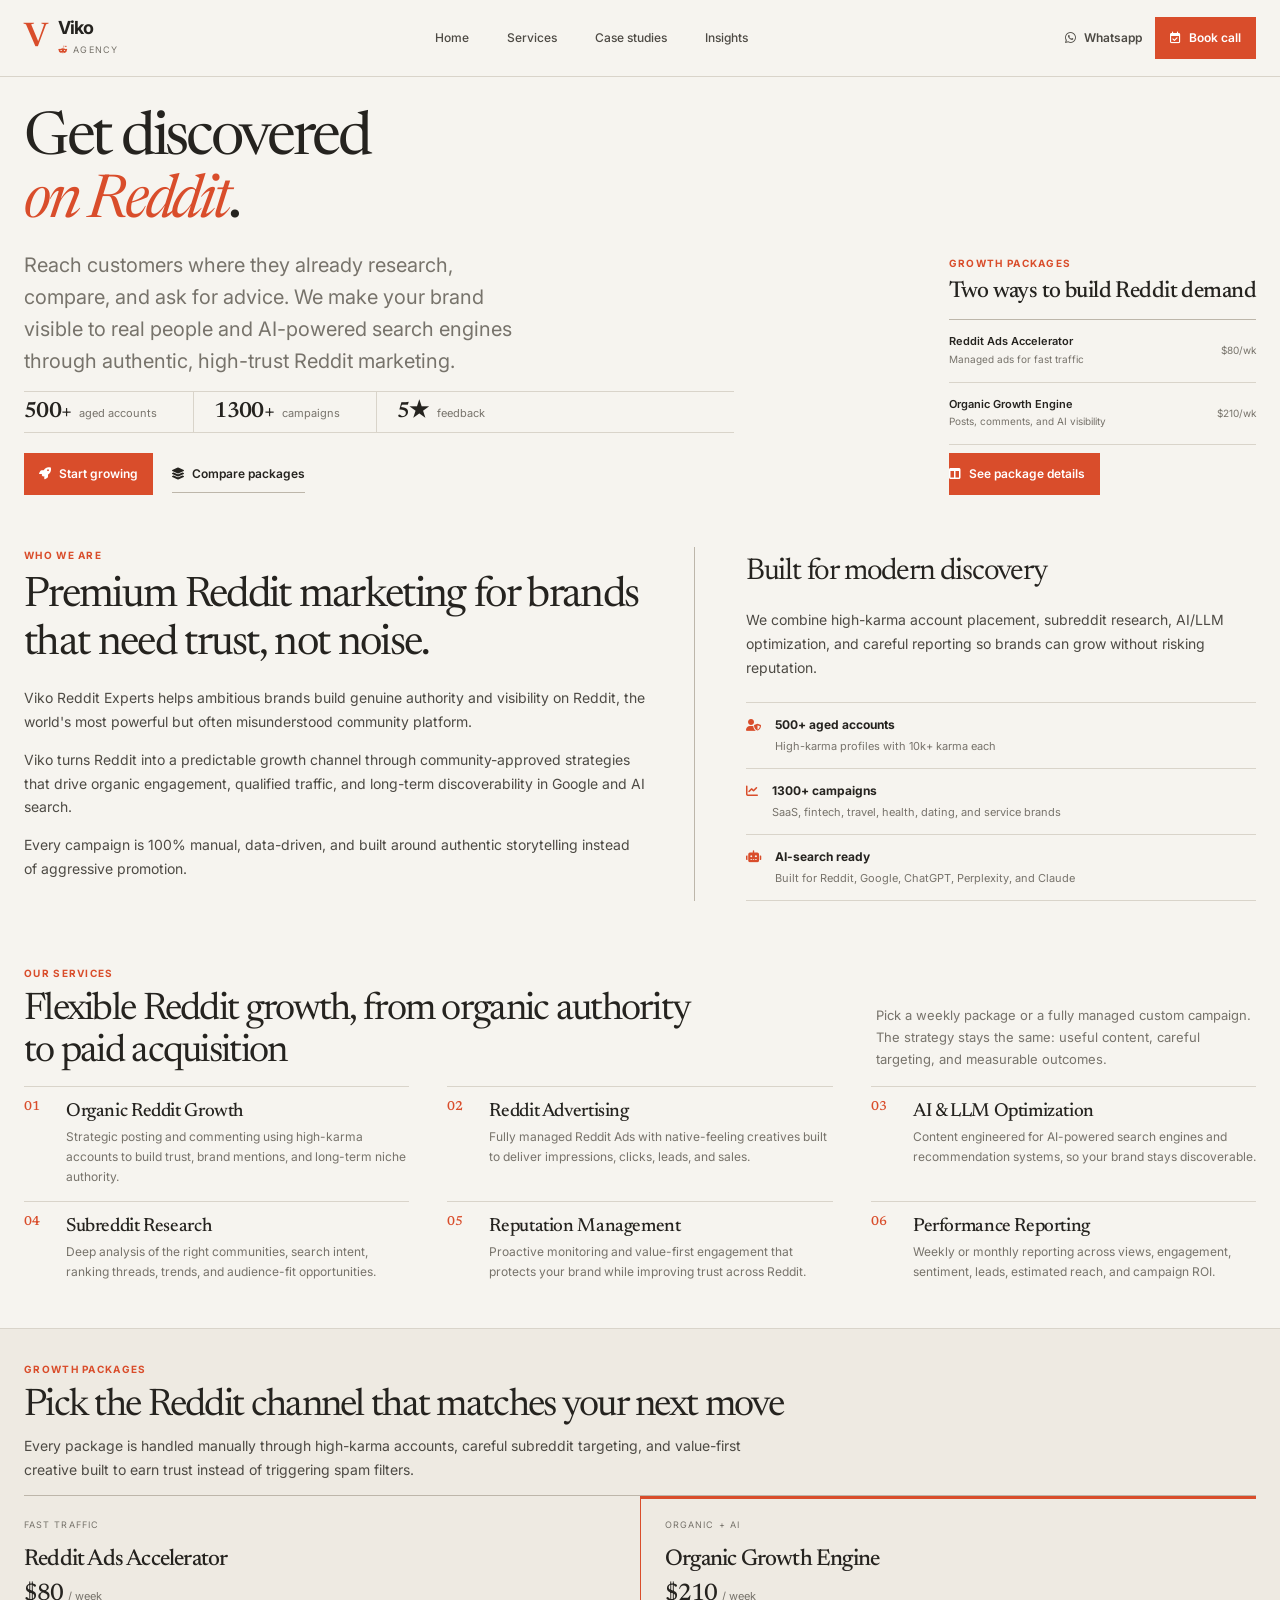
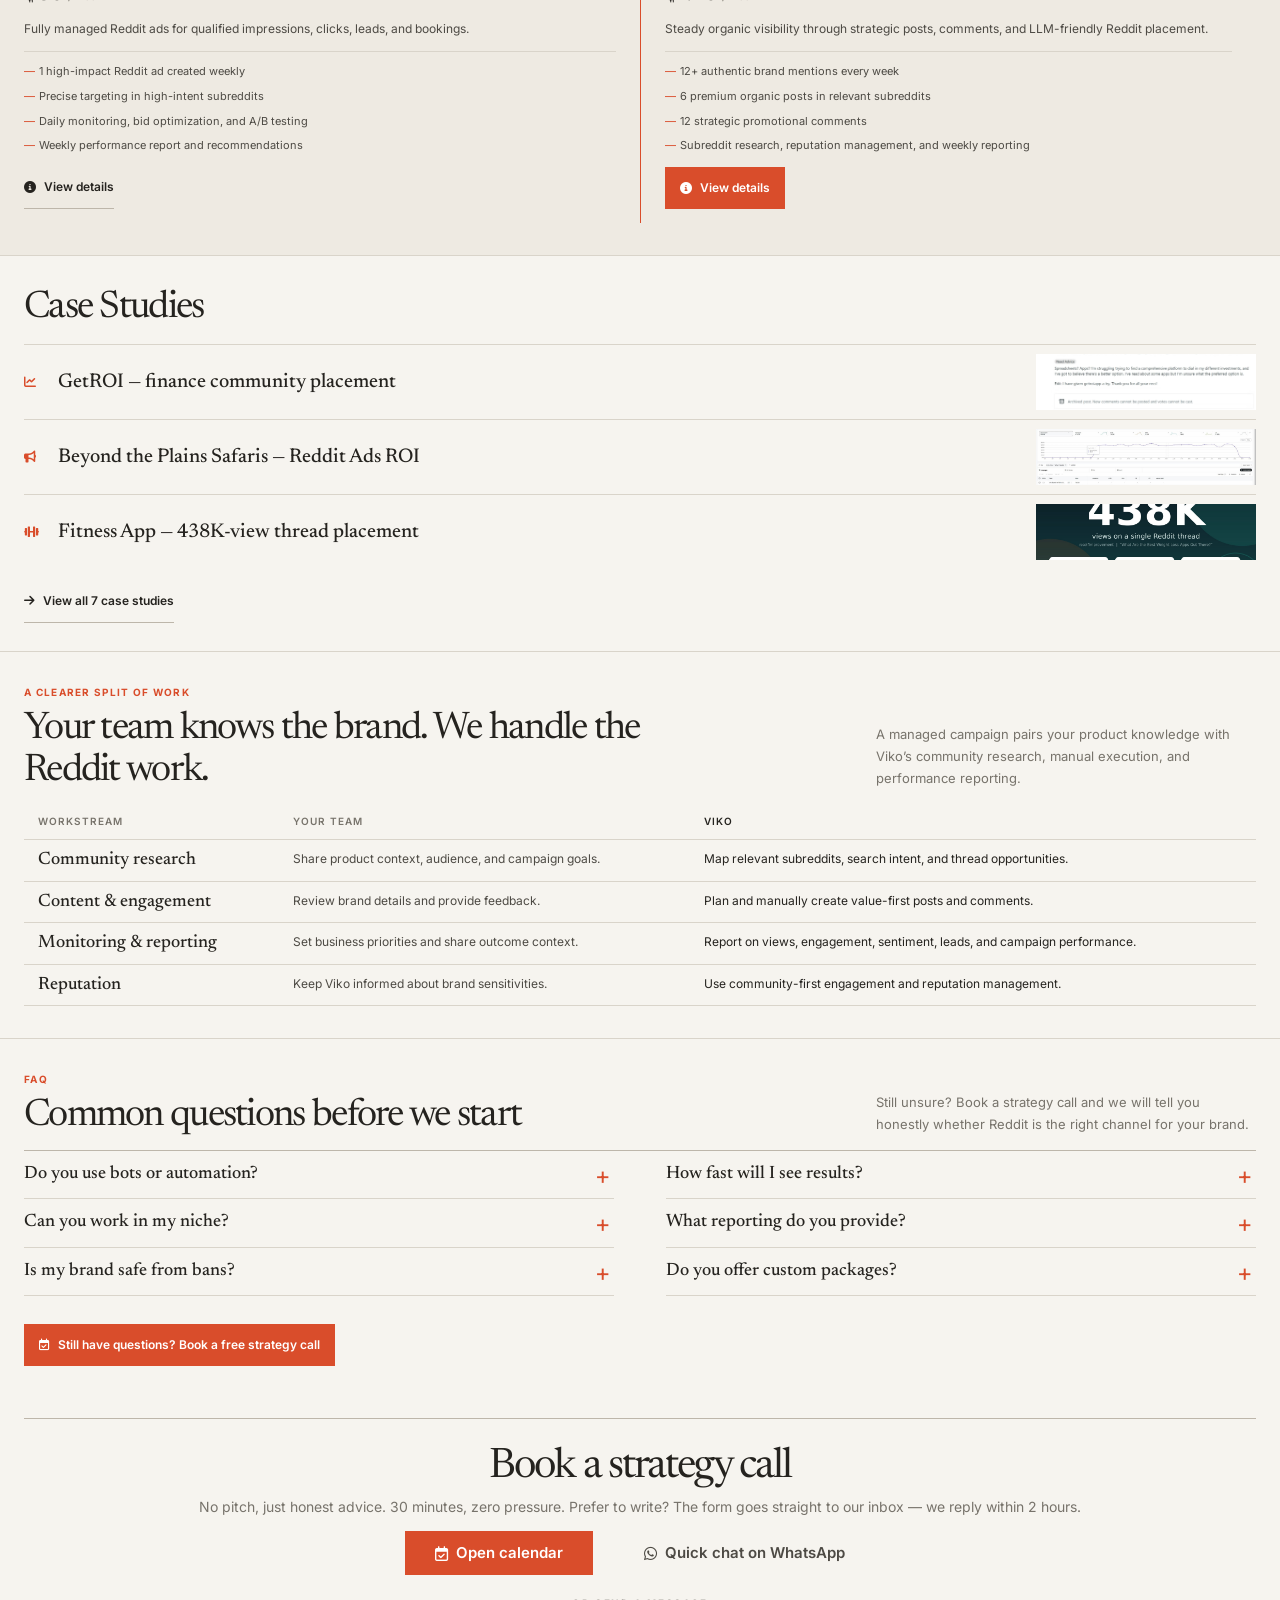
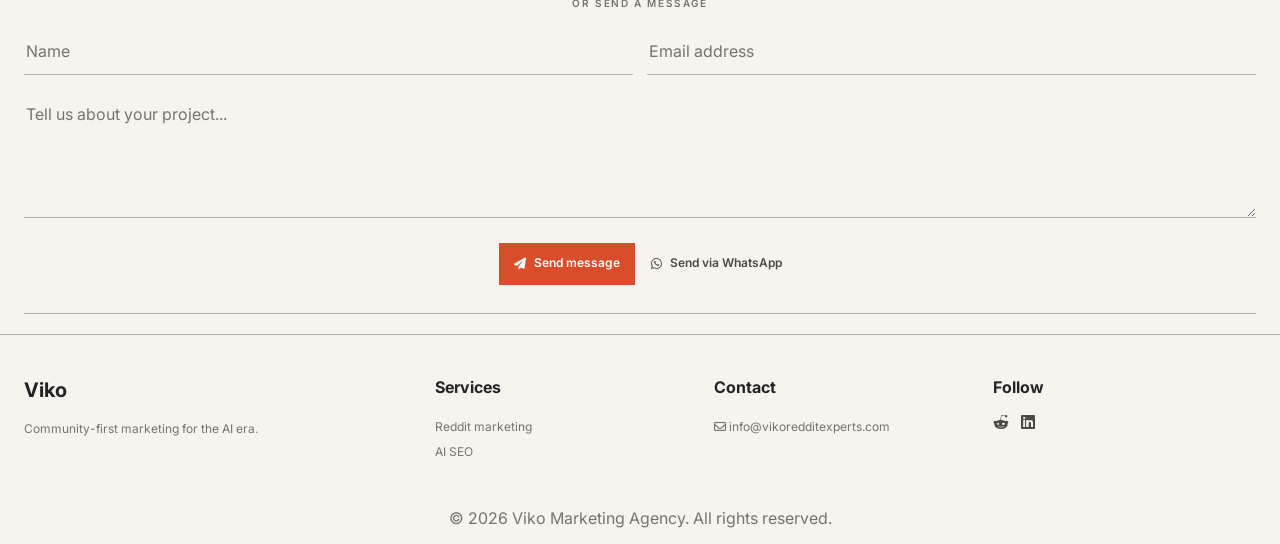
==== commit 14d2227b: "Compact homepage further: drop why-viko grid, feature 3 flagship case studies (+catalog on case-stud" ====
--- a/index.html
+++ b/index.html
@@ -279,7 +279,7 @@
         <section class="container" id="services">
             <h2 class="section-title">Case Studies</h2>
             <div class="services-grid">
-                <div class="service-tile" onclick="window.location.href='case-study.html?id=getroi'">
+<div class="service-tile" onclick="window.location.href='case-study.html?id=getroi'">
                     <i class="fas fa-chart-line service-icon"></i>
                     <h3>GetROI — finance community placement</h3>
                     <div class="service-thumb-container">
@@ -289,26 +289,6 @@
                         </picture>
                     </div>
                 </div>
-                <div class="service-tile" onclick="window.location.href='case-study.html?id=srama-5-year'">
-                    <i class="fas fa-running service-icon"></i>
-                    <h3>Srama — 5-year credibility story</h3>
-                    <div class="service-thumb-container">
-                        <picture>
-                            <source srcset="case-study-3-section-1.avif" type="image/avif">
-                            <img class="service-thumb" src="case-study-3-section-1.png" width="662" height="828" alt="Thumbnail of the Srama Reddit post in r/blackladies" loading="lazy" decoding="async">
-                        </picture>
-                    </div>
-                </div>
-                <div class="service-tile" onclick="window.location.href='case-study.html?id=beyond-plains'">
-                    <i class="fas fa-plane service-icon"></i>
-                    <h3>Beyond the Plains Safaris — travel testimonial</h3>
-                    <div class="service-thumb-container">
-                        <picture>
-                            <source srcset="case-study-4-section-1.avif" type="image/avif">
-                            <img class="service-thumb" src="case-study-4-section-1.png" width="554" height="1350" alt="Thumbnail of the Beyond the Plains Safaris Reddit post in r/traveladvice" loading="lazy" decoding="async">
-                        </picture>
-                    </div>
-                </div>
                 <div class="service-tile" onclick="window.location.href='case-study.html?id=beyond-plains-ads'">
                     <i class="fas fa-bullhorn service-icon"></i>
                     <h3>Beyond the Plains Safaris — Reddit Ads ROI</h3>
@@ -316,13 +296,6 @@
                         <img class="service-thumb" src="case-study-7-section-2.jpg" width="1538" height="467" alt="Thumbnail of the Beyond the Plains Safaris Reddit Ads dashboard" loading="lazy" decoding="async">
                     </div>
                 </div>
-                <div class="service-tile" onclick="window.location.href='case-study.html?id=buyers-agency-australia'">
-                    <i class="fas fa-house service-icon"></i>
-                    <h3>Buyers Agency Australia — Reddit Ads reach</h3>
-                    <div class="service-thumb-container">
-                        <img class="service-thumb" src="case-study-8-section-1.jpg" width="1291" height="539" alt="Thumbnail of the Buyers Agency Australia Reddit Ads dashboard" loading="lazy" decoding="async">
-                    </div>
-                </div>
                 <div class="service-tile" onclick="window.location.href='case-study.html?id=fitness-app'">
                     <i class="fas fa-dumbbell service-icon"></i>
                     <h3>Fitness App — 438K-view thread placement</h3>
@@ -330,57 +303,8 @@
                         <img class="service-thumb" src="case-study-9-section-3.jpg" width="1600" height="900" alt="Thumbnail of the campaign snapshot: 438K views in r/selfimprovement" loading="lazy" decoding="async">
                     </div>
                 </div>
-                <div class="service-tile" onclick="window.location.href='case-study.html?id=budgeting-app'">
-                    <i class="fas fa-wallet service-icon"></i>
-                    <h3>Budgeting App — r/personalfinance placement</h3>
-                    <div class="service-thumb-container">
-                        <img class="service-thumb" src="case-study-10-section-1.jpg" width="2025" height="1022" alt="Thumbnail of the r/personalfinance thread with the 163-upvote comment" loading="lazy" decoding="async">
-                    </div>
-                </div>
-            </div>
-        </section>
-
-        <!-- Why Viko Section -->
-        <section class="content-section" id="why-viko">
-            <div class="container">
-                <div class="section-heading-row">
-                    <div>
-                        <div class="section-kicker">Why choose Viko</div>
-                        <h2 class="section-title">Reddit growth handled by people who understand Reddit culture</h2>
-                    </div>
-                    <p>When you work with Viko, you are investing in a long-term partner who understands Reddit's communities, moderation patterns, algorithms, and the future of search.</p>
-                </div>
-                <div class="why-grid">
-                    <article class="why-card">
-                        <i class="fas fa-medal"></i>
-                        <h3>Proven track record</h3>
-                        <p>1300+ campaigns delivered with consistent 5-star feedback for brands including Srama, GetROI, Beyond the Plains Safaris, and Buyers Agency Australia.</p>
-                    </article>
-                    <article class="why-card">
-                        <i class="fas fa-user-check"></i>
-                        <h3>High-karma network</h3>
-                        <p>Campaigns run through a private network of aged accounts with 10k+ karma each, giving your content stronger credibility.</p>
-                    </article>
-                    <article class="why-card">
-                        <i class="fas fa-handshake-angle"></i>
-                        <h3>Authentic and safe</h3>
-                        <p>Zero bots, zero spam, and no shortcuts. We focus on useful content that communities value and moderators are more likely to approve.</p>
-                    </article>
-                    <article class="why-card">
-                        <i class="fas fa-brain"></i>
-                        <h3>AI future-proofing</h3>
-                        <p>Every placement is planned for both traditional search and the rapidly growing AI/LLM-driven discovery layer.</p>
-                    </article>
-                    <article class="why-card">
-                        <i class="fas fa-chart-simple"></i>
-                        <h3>Transparent reporting</h3>
-                        <p>You see what was placed, where it landed, how it performed, and what the next optimization step should be.</p>
-                    </article>
-                    <article class="why-card">
-                        <i class="fas fa-clipboard-check"></i>
-                        <h3>End-to-end execution</h3>
-                        <p>Research, content creation, placement, monitoring, optimization, and reporting are handled for you.</p>
-                    </article>
+                                <div style="margin-top: 12px;">
+                    <a class="btn btn-outline" href="case-study.html"><i class="fas fa-arrow-right"></i> View all 7 case studies</a>
                 </div>
             </div>
         </section>
@@ -473,11 +397,12 @@
         </section>
 
         <!-- Booking Section -->
+        <!-- Booking + Inquiry -->
         <section class="container" id="booking">
             <div class="booking-section">
                 <div class="booking-header">
                     <h2>Book a strategy call</h2>
-                    <p>No pitch, just honest advice. 30 minutes, zero pressure.</p>
+                    <p>No pitch, just honest advice. 30 minutes, zero pressure. Prefer to write? The form goes straight to our inbox — we reply within 2 hours.</p>
                 </div>
                 <div class="booking-btn-group">
                     <button class="btn btn-primary" onclick="openCalendly()"
@@ -490,17 +415,8 @@
                         <i class="fab fa-whatsapp"></i> Quick chat on WhatsApp
                     </a>
                 </div>
-            </div>
-        </section>
-
-        <!-- Inquiry Form -->
-        <section class="container">
-            <div class="inquiry-form">
-                <h2 style="font-size: 42px; margin-bottom: 40px;">Send a message</h2>
-                <p style="color: var(--viko-meta); font-size: 15px; margin-bottom: 16px; max-width: 600px;">
-                    Tell us about your goals — we'll reply within 2 hours.
-                </p>
-                <form id="contact-form" onsubmit="handleContactForm(event)">
+                <p class="booking-divider">or send a message</p>
+                <form id="contact-form" onsubmit="handleContactForm(event)" style="margin-bottom: 2px;">
                     <div class="form-grid">
                         <div class="form-group">
                             <input type="text" placeholder=" " id="name" name="name" required>
@@ -515,7 +431,7 @@
                             <label for="message">Tell us about your project...</label>
                         </div>
                     </div>
-                    <div style="display: flex; gap: 16px; margin-top: 16px;">
+                    <div style="display: flex; justify-content: center; gap: 16px; margin-top: 16px;">
                         <button type="submit" class="btn btn-primary"><i class="fas fa-paper-plane"></i> Send
                             message</button>
                         <button type="button" id="form-wa-btn" class="btn btn-wa"><i class="fab fa-whatsapp"></i> Send
--- a/styles.css
+++ b/styles.css
@@ -218,6 +218,13 @@
 .form-group label { position: absolute; top: 12px; left: 2px; color: var(--muted); pointer-events: none; transition: transform .15s ease, font-size .15s ease; }
 .form-group input:focus ~ label, .form-group input:not(:placeholder-shown) ~ label, .form-group textarea:focus ~ label, .form-group textarea:not(:placeholder-shown) ~ label { transform: translateY(-9px); color: var(--accent); font-size: 10px; }
 
+.booking-divider { margin: 20px 0 14px; color: var(--muted); font-size: 10px; font-weight: 600; letter-spacing: .16em; text-transform: uppercase; }
+.catalog-list { border-top: 1px solid var(--line); }
+.catalog-list .service-tile { color: inherit; text-decoration: none; }
+.catalog-list .service-thumb { width: 100%; height: 56px; object-fit: cover; }
+.catalog-list .service-tile h3 { display: block; }
+.catalog-line { display: block; margin-top: 2px; color: var(--muted); font: 400 12px/1.4 var(--sans); letter-spacing: 0; }
+.catalog-cta { margin-top: 14px; }
 .footer { padding: 18px 0 12px; border-top: 1px solid var(--line-strong); background: transparent; }
 .footer-grid { display: grid; grid-template-columns: 1.5fr 1fr 1fr 1fr; gap: 16px; }
 .footer h3, .footer h4 { color: var(--ink); }
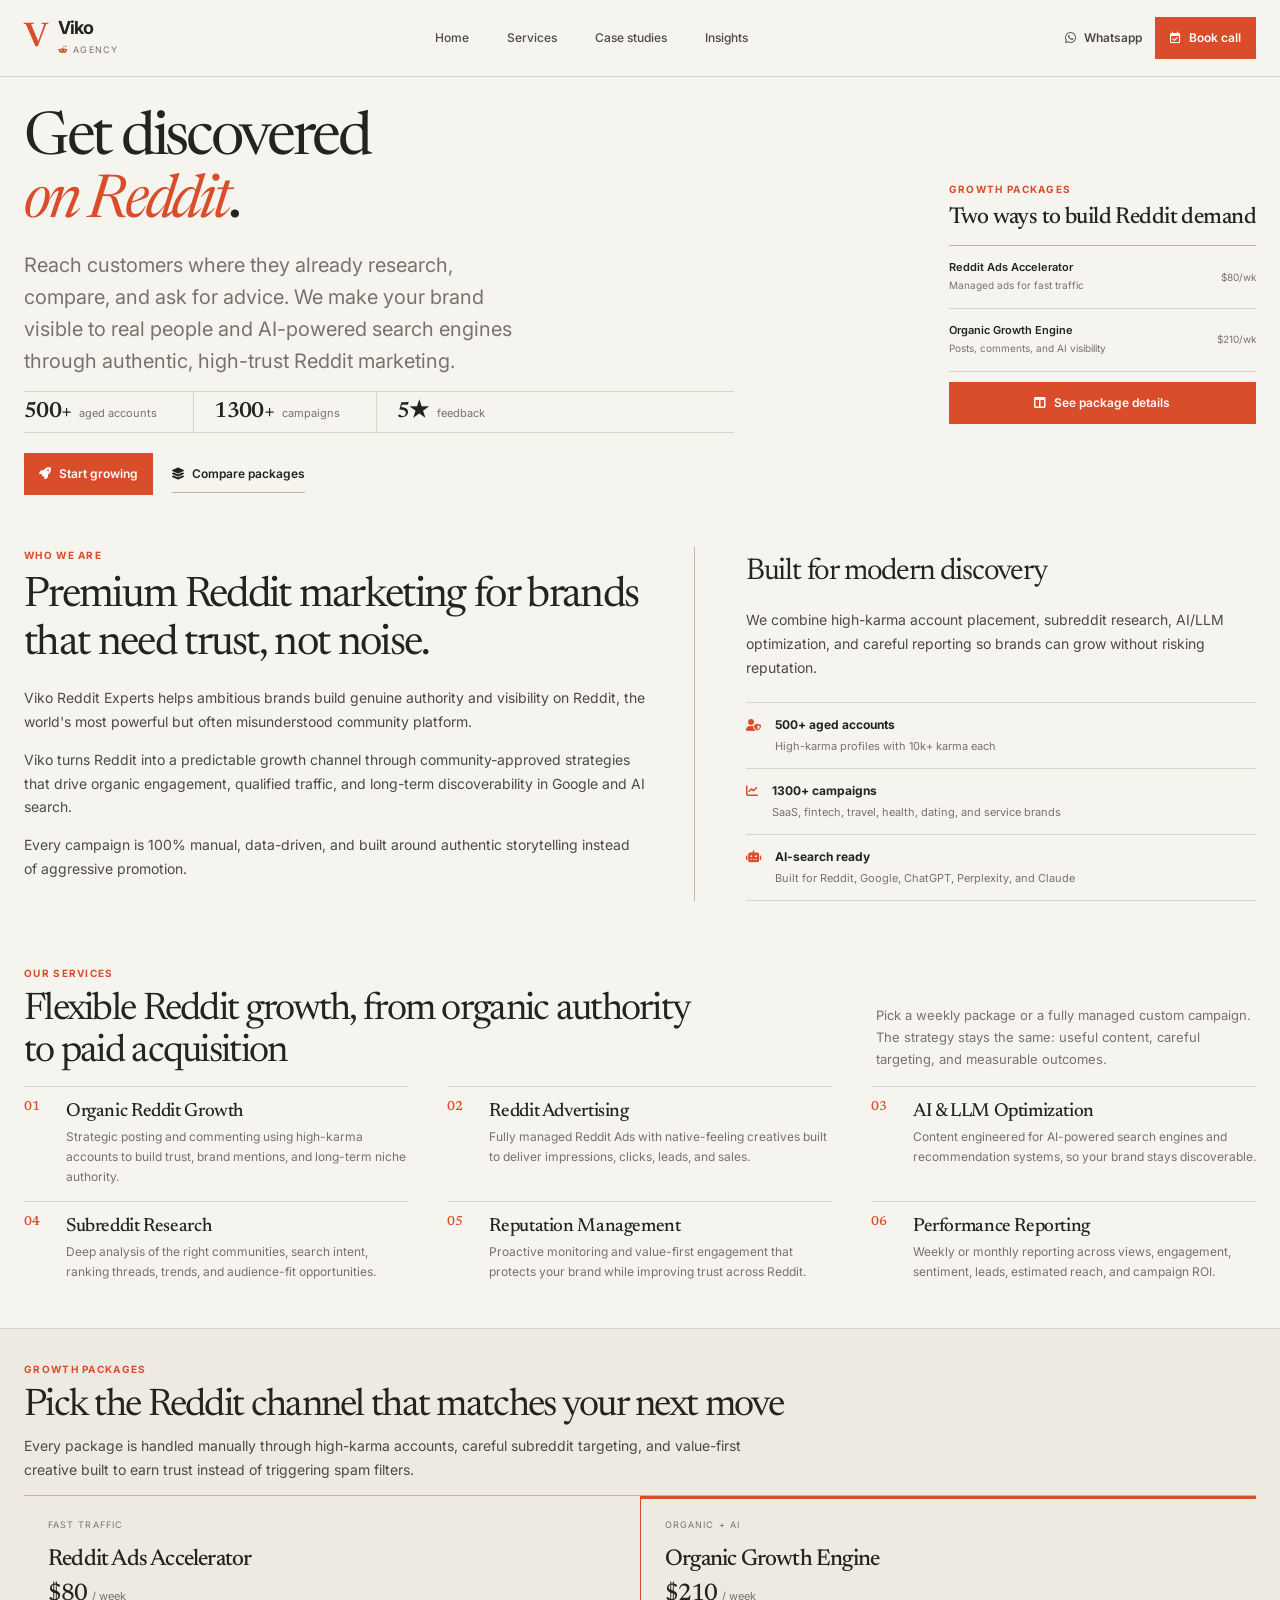
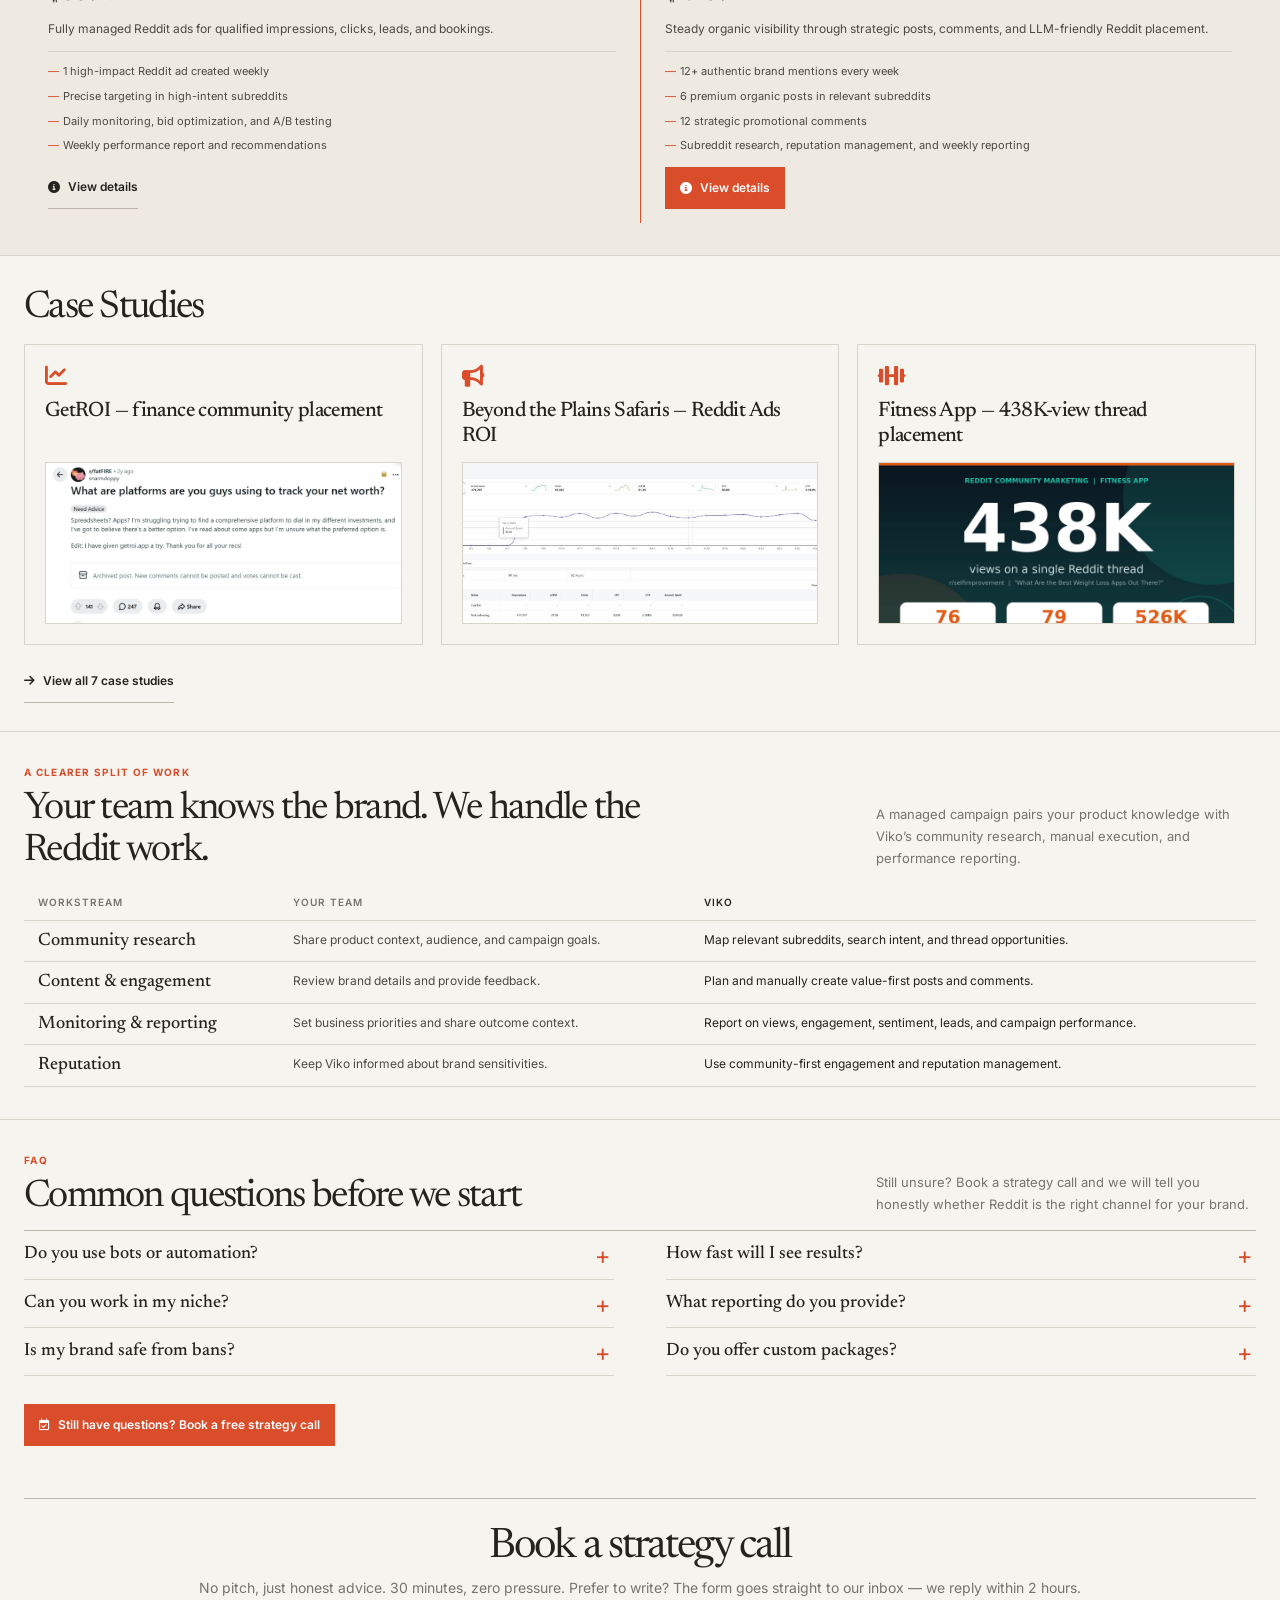
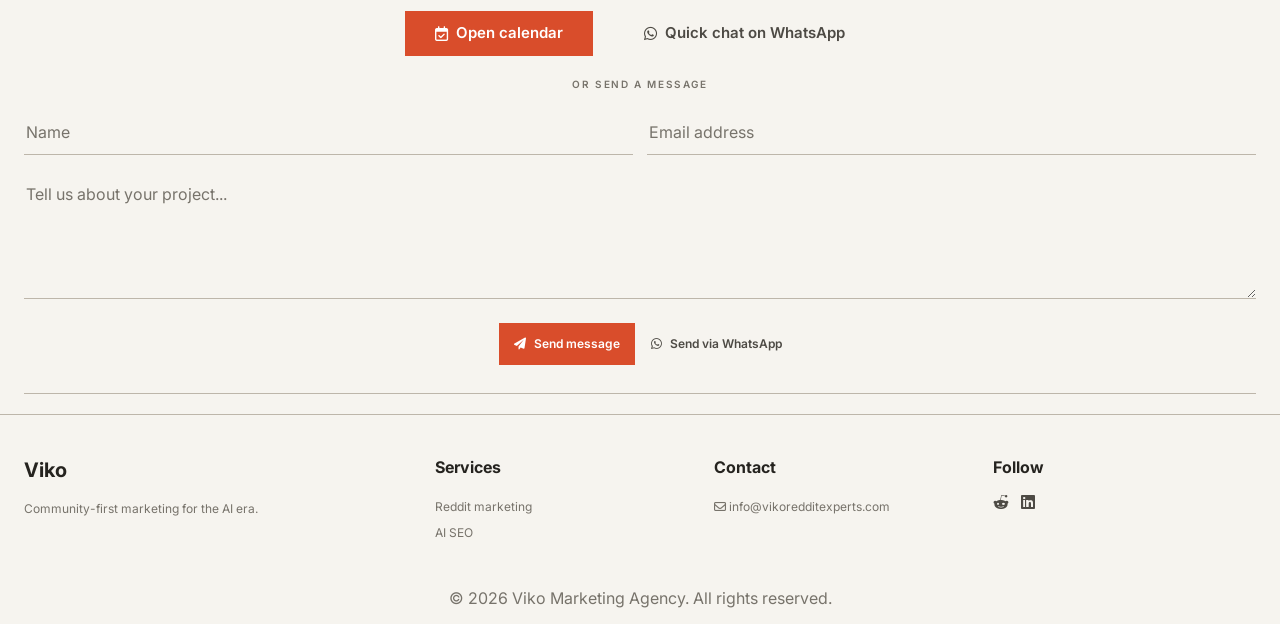
==== commit ecbcd912: "Case studies: card grid like the previous site; align package card spacing - Homepage case studies a" ====
--- a/index.html
+++ b/index.html
@@ -303,9 +303,9 @@
                         <img class="service-thumb" src="case-study-9-section-3.jpg" width="1600" height="900" alt="Thumbnail of the campaign snapshot: 438K views in r/selfimprovement" loading="lazy" decoding="async">
                     </div>
                 </div>
-                                <div style="margin-top: 12px;">
-                    <a class="btn btn-outline" href="case-study.html"><i class="fas fa-arrow-right"></i> View all 7 case studies</a>
-                </div>
+            </div>
+            <div style="margin-top: 16px;">
+                <a class="btn btn-outline" href="case-study.html"><i class="fas fa-arrow-right"></i> View all 7 case studies</a>
             </div>
         </section>
 
--- a/styles.css
+++ b/styles.css
@@ -95,7 +95,7 @@
 
 /* Front page: one strong statement, compact proof, then useful detail. */
 .hero { padding: clamp(20px, 3vw, 32px) 0 20px; text-align: left; }
-.hero-grid { display: grid; grid-template-columns: minmax(0,1.2fr) minmax(330px,.8fr); align-items: end; gap: clamp(24px, 4vw, 48px); }
+.hero-grid { display: grid; grid-template-columns: minmax(0,1.2fr) minmax(330px,.8fr); align-items: center; gap: clamp(24px, 4vw, 48px); }
 .hero-title, .hero h1 {
     max-width: 900px;
     margin: 0 0 14px;
@@ -120,15 +120,15 @@
 .package-count { display: none; }
 .package-preview-list { padding: 0; }
 .package-preview-item { display: grid; grid-template-columns: 1fr auto; gap: 2px 10px; padding: 12px 0; border-bottom: 1px solid var(--line); }
-a.package-preview-item { color: inherit; text-decoration: none; transition: border-color .18s ease; }
-a.package-preview-item:hover { border-color: var(--accent); }
+a.package-preview-item { color: inherit; text-decoration: none; transition: border-color .18s ease, background-color .18s ease; }
+a.package-preview-item:hover { border-color: var(--accent); background-color: var(--paper-deep); }
 a.package-preview-item:hover strong { color: var(--accent); }
 .package-preview-item strong, .package-preview-item span { display: block; }
 .package-preview-icon { display: none; }
 .package-preview-item strong { font-size: 11px; font-weight: 600; }
 .package-preview-item span { color: var(--muted); font-size: 10px; }
 .package-preview-price { grid-column: 2; grid-row: 1 / span 2; align-self: center; color: var(--ink-soft); font-size: 10px; white-space: nowrap; }
-.package-preview > .btn { width: auto !important; margin-top: 8px !important; padding-left: 0; }
+.package-preview > .btn { width: 100% !important; margin-top: 10px !important; }
 
 main > section { scroll-margin-top: 88px; }
 .content-section, .packages-section { padding: clamp(22px, 3vw, 32px) 0; }
@@ -166,8 +166,10 @@
 
 .packages-section { border-block: 1px solid var(--line); background: var(--paper-deep); }
 .packages-grid { display: grid; grid-template-columns: repeat(2,minmax(0,1fr)); margin-top: 14px; border-top: 1px solid var(--line-strong); }
-.package-card { display: flex; flex-direction: column; padding: 18px 24px 14px 0; border: 0; border-radius: 0; border-top: 3px solid transparent; background: transparent; box-shadow: none; }
-.package-card + .package-card { padding-left: 24px; border-left: 1px solid var(--line); }
+.package-card { display: flex; flex-direction: column; padding: 18px 24px 14px; border: 0; border-radius: 0; border-top: 3px solid transparent; background: transparent; box-shadow: none; transition: background-color .18s ease, border-color .18s ease, transform .18s ease; }
+.package-card:hover { background: var(--paper); border-top-color: var(--accent); transform: translateY(-2px); }
+.package-card:hover h3 { color: var(--accent); }
+.package-card + .package-card { border-left: 1px solid var(--line); }
 .package-card.featured { border-color: var(--accent); background: transparent; box-shadow: none; }
 .package-card-top { display: flex; align-items: center; justify-content: space-between; gap: 12px; }
 .package-card-icon { display: none; }
@@ -183,16 +185,15 @@
 
 #services.container { padding-top: 24px; padding-bottom: 28px; }
 #services > .section-title { margin-bottom: 14px; }
-.services-grid { display: grid; grid-template-columns: 1fr; }
-.service-tile { display: grid; grid-template-columns: 22px minmax(0,1fr) minmax(130px,220px); align-items: center; gap: 12px; padding: 9px 0; border: 0; border-top: 1px solid var(--line); border-radius: 0; background: transparent; cursor: pointer; transition: border-color .18s ease; }
-.service-tile:last-child { border-bottom: 1px solid var(--line); }
-.service-tile:hover { transform: none; border-color: var(--accent); background: transparent; }
-.service-icon { color: var(--accent); font-size: 12px; }
-.service-tile h3 { margin: 0; color: var(--ink); font: 500 20px/1.2 var(--serif); }
+.services-grid { display: grid; grid-template-columns: repeat(3,minmax(0,1fr)); gap: 18px; }
+.service-tile { display: flex; flex-direction: column; gap: 12px; padding: 20px; border: 1px solid var(--line); border-radius: 0; background: var(--paper); color: inherit; text-decoration: none; cursor: pointer; transition: border-color .18s ease, background-color .18s ease, transform .18s ease; }
+.service-tile:hover { transform: translateY(-2px); border-color: var(--accent); background: var(--viko-card); }
+.service-icon { color: var(--accent); font-size: 22px; }
+.service-tile h3 { margin: 0; color: var(--ink); font: 500 21px/1.22 var(--serif); letter-spacing: -.03em; }
 .service-tile:hover h3 { color: var(--accent-dark); }
-.service-thumb-container { overflow: hidden; border: 0; border-radius: 0; background: var(--paper-deep); }
-.service-thumb-container picture { display: block; }
-.service-thumb { width: 100%; height: 56px; object-fit: cover; filter: saturate(.78); transition: filter .2s ease; }
+.service-thumb-container { margin-top: auto; overflow: hidden; border: 1px solid var(--line); border-radius: 0; background: var(--paper-deep); }
+.service-thumb-container picture { display: block; height: 100%; }
+.services-grid .service-thumb, .catalog-list .service-thumb { width: 100%; height: 160px; object-fit: cover; object-position: top center; filter: saturate(.82); transition: filter .2s ease; }
 .service-tile:hover .service-thumb { transform: none; filter: saturate(1); }
 
 .faq-grid { display: grid; grid-template-columns: 1fr; border-top: 1px solid var(--line-strong); }
@@ -219,12 +220,12 @@
 .form-group input:focus ~ label, .form-group input:not(:placeholder-shown) ~ label, .form-group textarea:focus ~ label, .form-group textarea:not(:placeholder-shown) ~ label { transform: translateY(-9px); color: var(--accent); font-size: 10px; }
 
 .booking-divider { margin: 20px 0 14px; color: var(--muted); font-size: 10px; font-weight: 600; letter-spacing: .16em; text-transform: uppercase; }
-.catalog-list { border-top: 1px solid var(--line); }
+.catalog-list { display: grid; grid-template-columns: repeat(auto-fill,minmax(220px,1fr)); gap: 18px; margin-top: 18px; }
 .catalog-list .service-tile { color: inherit; text-decoration: none; }
-.catalog-list .service-thumb { width: 100%; height: 56px; object-fit: cover; }
+.catalog-list .service-thumb { width: 100%; height: 160px; object-fit: cover; object-position: top center; }
 .catalog-list .service-tile h3 { display: block; }
-.catalog-line { display: block; margin-top: 2px; color: var(--muted); font: 400 12px/1.4 var(--sans); letter-spacing: 0; }
-.catalog-cta { margin-top: 14px; }
+.catalog-line { display: block; margin-top: 4px; color: var(--muted); font: 400 12px/1.4 var(--sans); letter-spacing: 0; }
+.catalog-cta { margin-top: 18px; }
 .footer { padding: 18px 0 12px; border-top: 1px solid var(--line-strong); background: transparent; }
 .footer-grid { display: grid; grid-template-columns: 1.5fr 1fr 1fr 1fr; gap: 16px; }
 .footer h3, .footer h4 { color: var(--ink); }
@@ -255,8 +256,8 @@
 .case-content figcaption { margin-top: 9px; color: var(--muted); font-size: 11px; }
 .case-content img.readable-screenshot { width: auto; max-width: 100%; margin-inline: auto; }
 .case-content blockquote { margin: 26px 0; padding: 5px 0 5px 19px; border-left: 2px solid var(--accent); background: transparent; color: var(--ink-soft); font: 400 22px/1.4 var(--serif); }
-.case-content a, .post-content a, .post-footer a { color: var(--accent-dark); text-decoration-thickness: 1px; text-underline-offset: 3px; }
-.case-content a:hover, .post-content a:hover, .post-footer a:hover { color: var(--ink); }
+.case-content a:not(.btn), .post-content a:not(.btn), .post-footer a:not(.btn) { color: var(--accent-dark); text-decoration-thickness: 1px; text-underline-offset: 3px; }
+.case-content a:not(.btn):hover, .post-content a:not(.btn):hover, .post-footer a:not(.btn):hover { color: var(--ink); }
 .post-footer { display: flex; flex-wrap: wrap; align-items: center; justify-content: space-between; gap: 16px; margin-top: 37px; padding-top: 18px; border-top: 1px solid var(--line); }
 .post-footer p { margin: 0; font-size: 13px; }
 
@@ -304,6 +305,7 @@
     .split-section { grid-template-columns: 1fr; gap: 30px; }
     .proof-panel { padding: 25px 0 0; border-top: 1px solid var(--line-strong); border-left: 0; }
     .packages-grid { grid-template-columns: 1fr; }
+    .services-grid, .catalog-list { grid-template-columns: repeat(2,minmax(0,1fr)); }
     .package-card, .package-card + .package-card { padding: 22px 0; border-left: 0; border-bottom: 1px solid var(--line); }
     .package-card.featured { border-color: var(--accent); }
     .package-summary { min-height: 0; }
@@ -340,9 +342,10 @@
     .section-heading-row > p { margin-top: 14px; }
     .capability-grid, .why-grid { grid-template-columns: 1fr; }
     .capability-card { padding-block: 15px; }
-    .service-tile { grid-template-columns: 18px minmax(0,1fr) 86px; gap: 9px; }
-    .service-tile h3 { font-size: 16px; }
-    .service-thumb { height: 57px; }
+    .services-grid, .catalog-list { grid-template-columns: 1fr; }
+    .service-tile { padding: 16px; }
+    .service-tile h3 { font-size: 19px; }
+    .services-grid .service-thumb, .catalog-list .service-thumb { height: 170px; }
     .booking-section { margin: 22px 0; }
     .booking-btn-group { flex-direction: column; align-items: center; }
     .booking-btn-group .btn { width: max-content; }
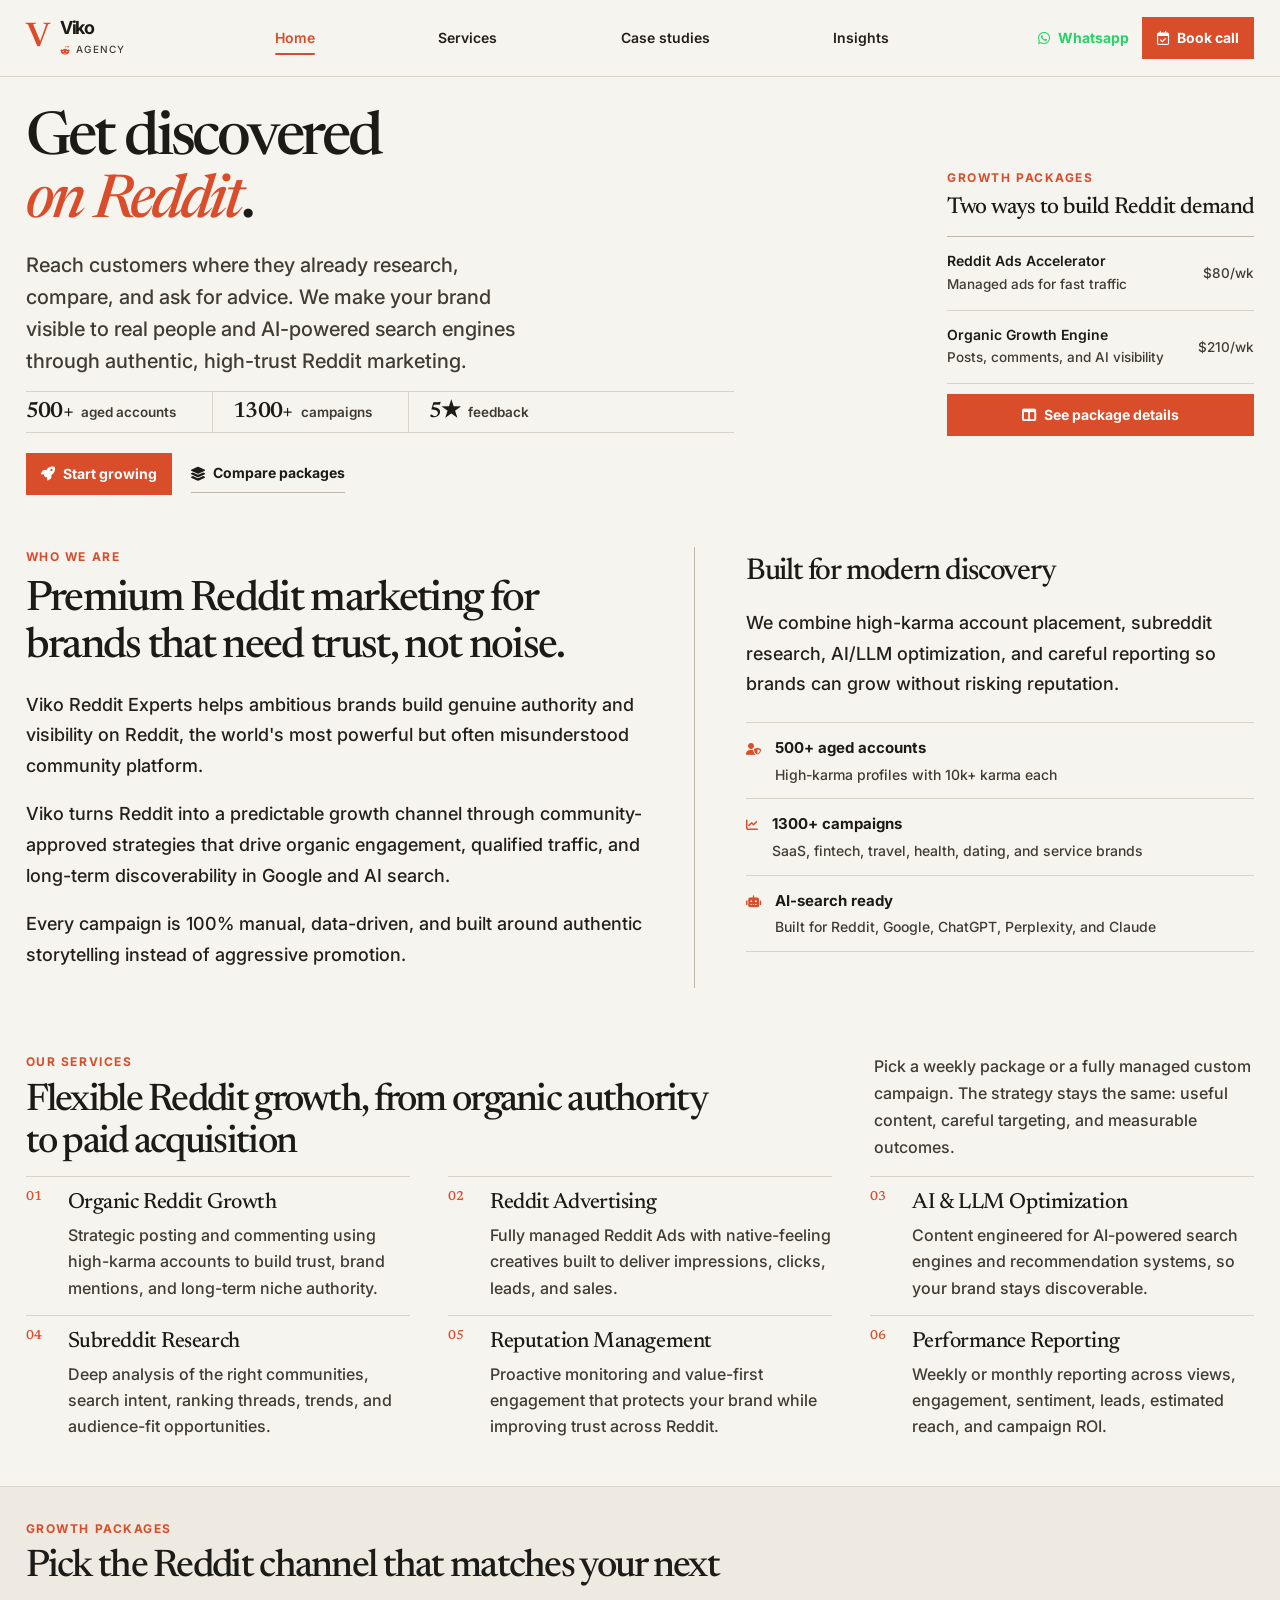
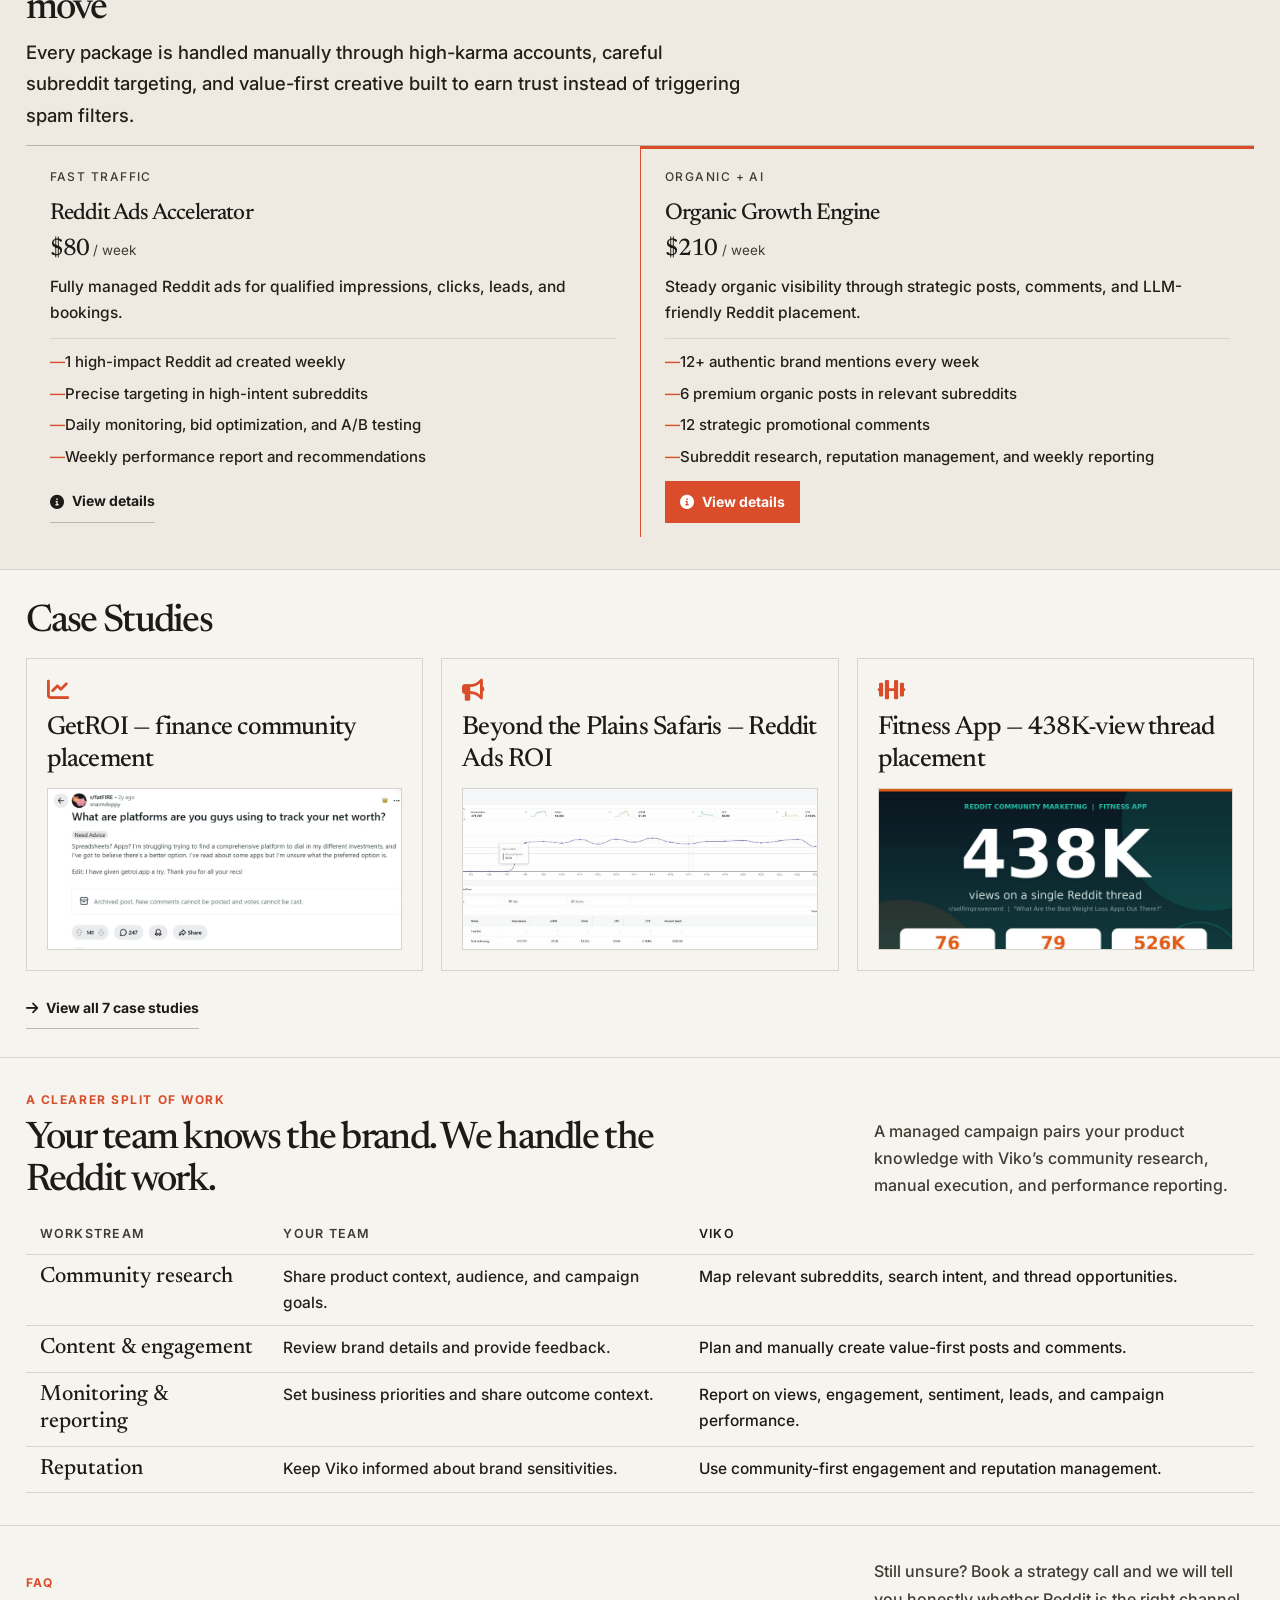
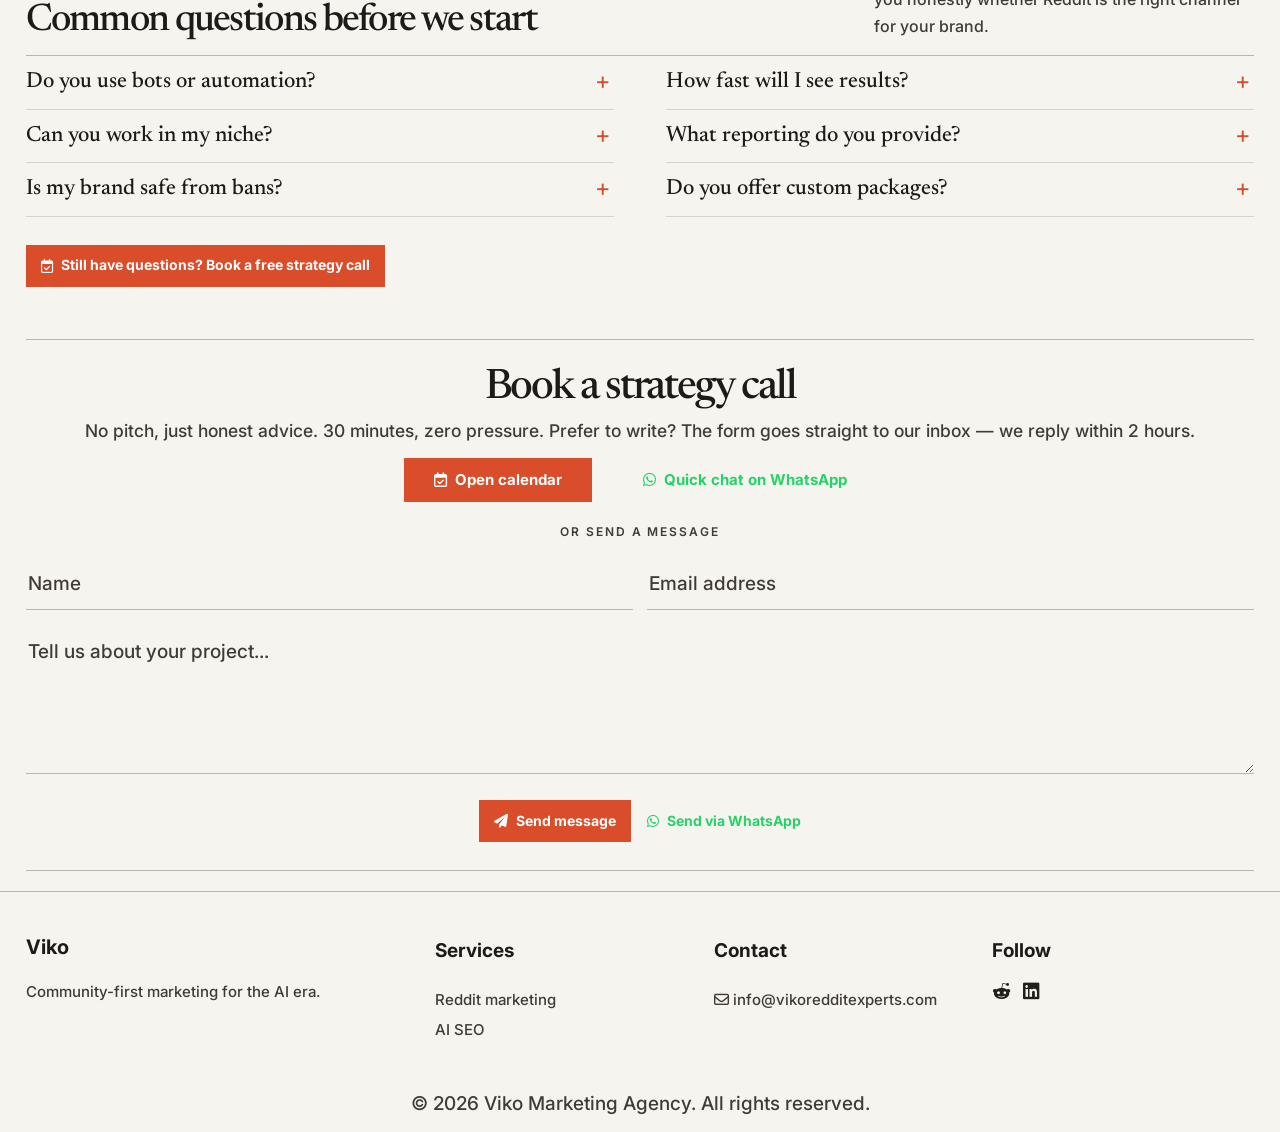
==== commit a160b3f2: "Navbar: stretch links across the header + active-state highlighting - primary-nav fills the space be" ====
--- a/index.html
+++ b/index.html
@@ -44,6 +44,7 @@
     <!-- Google Fonts: Newsreader + Inter -->
     <link href="https://fonts.googleapis.com/css2?family=Inter:wght@400;500;600;700&family=Newsreader:opsz,wght@6..72,400;6..72,500;6..72,600&display=swap" rel="stylesheet">
     <link rel="stylesheet" href="styles.css">
+    <script src="nav.js" defer></script>
 </head>
 
 <body>
--- a/styles.css
+++ b/styles.css
@@ -2,9 +2,9 @@
     color-scheme: light;
     --paper: #f6f4ef;
     --paper-deep: #eeeae2;
-    --ink: #25231f;
-    --ink-soft: #4d4a44;
-    --muted: #77736b;
+    --ink: #1d1b17;
+    --ink-soft: #232019;
+    --muted: #403c33;
     --line: #d9d4ca;
     --line-strong: #bdb6aa;
     --accent: #d94d2b;
@@ -32,7 +32,7 @@
     overflow-x: hidden;
     background: var(--paper);
     color: var(--ink);
-    font: 400 16px/1.7 var(--sans);
+    font: 500 19px/1.7 var(--sans);
     -webkit-font-smoothing: antialiased;
 }
 ::selection { background: var(--accent); color: #fff; }
@@ -40,7 +40,7 @@
 button, input, textarea { font: inherit; }
 button { color: inherit; }
 img { display: block; max-width: 100%; }
-.container { width: min(calc(100% - 48px), var(--measure)); margin-inline: auto; }
+.container { width: 100%; margin-inline: auto; padding-inline: clamp(16px, 2vw, 32px); }
 .gradient-bg, .noise { display: none; }
 
 /* Quiet masthead: wordmark, clear text navigation, and one direct action. */
@@ -58,11 +58,14 @@
 .logo * { text-decoration: none; }
 .logo-icon { color: var(--accent); font: 600 34px/.9 var(--serif); }
 .logo-text h1 { margin: 0; font: 700 18px/1.1 var(--sans); letter-spacing: -.06em; }
-.logo-text .tagline { display: flex; align-items: center; gap: 5px; margin-top: 4px; color: var(--muted); font-size: 9px; letter-spacing: .13em; text-transform: uppercase; }
+.logo-text .tagline { display: flex; align-items: center; gap: 5px; margin-top: 4px; color: var(--muted); font-size: 10px; letter-spacing: .13em; text-transform: uppercase; }
 .tagline i { color: var(--accent); }
-.primary-nav { display: flex; align-items: center; justify-content: center; gap: clamp(18px, 3vw, 38px); }
-.primary-nav a { color: var(--ink-soft); font-size: 12px; font-weight: 500; text-decoration: none; transition: color .16s ease; }
+.primary-nav { flex: 1 1 auto; display: flex; align-items: center; justify-content: space-evenly; gap: clamp(8px, 1vw, 14px); padding-inline: clamp(0px, 1vw, 16px); }
+.primary-nav a { position: relative; padding: 3px 0; color: var(--ink-soft); font-size: 14px; font-weight: 600; text-decoration: none; transition: color .16s ease; }
+.primary-nav a::after { content: ''; position: absolute; left: 0; bottom: -2px; width: 100%; height: 2px; border-radius: 1px; background: var(--accent); transform: scaleX(0); transform-origin: left center; transition: transform .22s ease; }
 .primary-nav a:hover { color: var(--accent); }
+.primary-nav a:hover::after, .primary-nav a[aria-current="page"]::after { transform: scaleX(1); }
+.primary-nav a[aria-current="page"] { color: var(--accent); }
 .header-actions { display: flex; flex: 0 0 auto; align-items: center; gap: 13px; }
 
 .btn {
@@ -77,8 +80,8 @@
     background: transparent;
     color: var(--ink);
     cursor: pointer;
-    font-size: 12px;
-    font-weight: 600;
+    font-size: 14px;
+    font-weight: 700;
     line-height: 1.35;
     text-decoration: none;
     transition: color .16s ease, background .16s ease;
@@ -88,8 +91,8 @@
 .btn-primary { background: var(--accent); color: #fff; }
 .btn-primary:hover { background: var(--accent-dark); color: #fff; }
 .btn-outline { padding-inline: 0; border-bottom: 1px solid var(--line-strong); }
-.btn-wa { padding-inline: 0; color: var(--ink-soft); }
-.btn-wa:hover { color: var(--accent); }
+.btn-wa { padding-inline: 0; color: #25d366; }
+.btn-wa:hover { color: #1da851; }
 .cta-row { display: flex; flex-wrap: wrap; align-items: center; gap: 10px 19px; margin-top: 20px; }
 .cta-row .btn-outline { min-height: 38px; }
 
@@ -100,22 +103,22 @@
     max-width: 900px;
     margin: 0 0 14px;
     color: var(--ink);
-    font: 400 clamp(36px, 5vw, 60px)/1.05 var(--serif);
+    font: 500 clamp(36px, 5vw, 60px)/1.05 var(--serif);
     letter-spacing: -.055em;
 }
 .hero > .container > h1 { max-width: 1000px; margin-bottom: 14px; font-size: clamp(34px, 5vw, 56px); line-height: 1.05; }
 .hero-title span { color: var(--accent); font-style: italic; }
-.hero p { max-width: 650px; margin: 0; color: var(--ink-soft); font-size: clamp(15px, 1.5vw, 17px); line-height: 1.6; }
+.hero p { max-width: 650px; margin: 0; color: var(--ink-soft); font-size: clamp(17px, 1.6vw, 20px); line-height: 1.6; }
 .hero-grid > div:first-child > p { max-width: 620px; }
 .hero-stats { display: flex; flex-wrap: wrap; gap: 0; margin-top: 14px; border-block: 1px solid var(--line); }
 .stat { display: flex; align-items: baseline; gap: 8px; padding: 7px 18px 7px 0; margin-right: 18px; }
 .stat + .stat { padding-left: 20px; border-left: 1px solid var(--line); }
 .stat-number { color: var(--ink); font: 600 22px/1.2 var(--serif); letter-spacing: -.03em; }
-.stat-label { color: var(--muted); font-size: 11px; }
+.stat-label { color: var(--muted); font-size: 13.5px; font-weight: 600; }
 .hero-visual { min-width: 0; max-width: 560px; justify-self: end; }
 .package-preview { padding: 0; border: 0; background: transparent; box-shadow: none; }
 .package-preview-header { padding: 0 0 14px; border-bottom: 1px solid var(--line-strong); }
-.eyebrow, .section-kicker { color: var(--accent); font-size: 10px; font-weight: 700; letter-spacing: .13em; text-transform: uppercase; }
+.eyebrow, .section-kicker { color: var(--accent); font-size: 12px; font-weight: 700; letter-spacing: .13em; text-transform: uppercase; }
 .package-preview h2 { margin: 7px 0 0; font: 500 23px/1.15 var(--serif); letter-spacing: -.025em; }
 .package-count { display: none; }
 .package-preview-list { padding: 0; }
@@ -125,9 +128,9 @@
 a.package-preview-item:hover strong { color: var(--accent); }
 .package-preview-item strong, .package-preview-item span { display: block; }
 .package-preview-icon { display: none; }
-.package-preview-item strong { font-size: 11px; font-weight: 600; }
-.package-preview-item span { color: var(--muted); font-size: 10px; }
-.package-preview-price { grid-column: 2; grid-row: 1 / span 2; align-self: center; color: var(--ink-soft); font-size: 10px; white-space: nowrap; }
+.package-preview-item strong { font-size: 14px; font-weight: 600; }
+.package-preview-item span { color: var(--muted); font-size: 13.5px; }
+.package-preview-price { grid-column: 2; grid-row: 1 / span 2; align-self: center; color: var(--ink-soft); font-size: 13.5px; white-space: nowrap; }
 .package-preview > .btn { width: 100% !important; margin-top: 10px !important; }
 
 main > section { scroll-margin-top: 88px; }
@@ -135,21 +138,21 @@
 .content-section:nth-of-type(even) { background: transparent; }
 .section-heading-row { display: flex; align-items: end; justify-content: space-between; gap: 32px; margin-bottom: 12px; }
 .section-heading-row > div { max-width: 690px; }
-.section-heading-row > p { max-width: 380px; margin: 0 0 3px; color: var(--muted); font-size: 13px; }
-.section-title { max-width: 760px; margin: 8px 0 0; color: var(--ink); font: 400 clamp(24px, 3vw, 38px)/1.1 var(--serif); letter-spacing: -.045em; }
-.section-lead { max-width: 720px; margin: 6px 0 14px; color: var(--ink-soft); font-size: 14px; }
+.section-heading-row > p { max-width: 380px; margin: 0 0 3px; color: var(--muted); font-size: 16px; }
+.section-title { max-width: 760px; margin: 8px 0 0; color: var(--ink); font: 500 clamp(24px, 3vw, 38px)/1.1 var(--serif); letter-spacing: -.045em; }
+.section-lead { max-width: 720px; margin: 6px 0 14px; color: var(--ink-soft); font-size: 18.5px; }
 .split-section { display: grid; grid-template-columns: 1.05fr .95fr; gap: clamp(24px, 4vw, 48px); }
 .narrative-panel, .proof-panel { padding: 0; border: 0; border-radius: 0; background: transparent; box-shadow: none; }
-.narrative-panel h2, .proof-panel h3 { margin: 9px 0 18px; color: var(--ink); font: 400 clamp(28px, 3.5vw, 42px)/1.13 var(--serif); letter-spacing: -.04em; }
-.narrative-panel p, .proof-panel p { color: var(--ink-soft); font-size: 14px; }
+.narrative-panel h2, .proof-panel h3 { margin: 9px 0 18px; color: var(--ink); font: 500 clamp(28px, 3.5vw, 42px)/1.13 var(--serif); letter-spacing: -.04em; }
+.narrative-panel p, .proof-panel p { color: var(--ink-soft); font-size: 18px; }
 .proof-panel { padding-left: clamp(24px, 4vw, 54px); border-left: 1px solid var(--line-strong); }
 .proof-panel h3 { font-size: 30px; }
 .proof-list { display: grid; margin-top: 22px; border-top: 1px solid var(--line); }
 .proof-item { display: flex; align-items: baseline; gap: 14px; padding: 12px 0; border-bottom: 1px solid var(--line); }
 .proof-item > i { color: var(--accent); font-size: 12px; }
 .proof-item strong, .proof-item span { display: block; }
-.proof-item strong { font-size: 12px; }
-.proof-item span { margin-top: 2px; color: var(--muted); font-size: 11px; }
+.proof-item strong { font-size: 15px; }
+.proof-item span { margin-top: 2px; color: var(--muted); font-size: 14px; }
 
 /* Services as an indexed editorial list, not a collection of floating cards. */
 .capability-grid, .why-grid { display: grid; grid-template-columns: repeat(2,minmax(0,1fr)); column-gap: clamp(24px, 6vw, 80px); counter-reset: service; }
@@ -157,11 +160,11 @@
 .capability-card { display: grid; grid-template-columns: 32px 1fr; align-content: start; column-gap: 10px; counter-increment: service; }
 .capability-card::before { grid-row: 1 / span 2; color: var(--accent); content: '0' counter(service); font: 500 13px var(--serif); }
 .capability-card > i, .why-card > i { display: none; }
-.capability-card h3, .why-card h3 { margin: 0 0 4px; color: var(--ink); font: 500 19px/1.25 var(--serif); letter-spacing: -.02em; }
-.capability-card p, .why-card p { grid-column: 2; max-width: 490px; margin: 0; color: var(--muted); font-size: 12px; line-height: 1.65; }
+.capability-card h3, .why-card h3 { margin: 0 0 4px; color: var(--ink); font: 500 22px/1.25 var(--serif); letter-spacing: -.02em; }
+.capability-card p, .why-card p { grid-column: 2; max-width: 490px; margin: 0; color: var(--muted); font-size: 16px; line-height: 1.65; }
 .capability-card:hover, .why-card:hover { transform: none; border-color: var(--accent); background: transparent; }
 .why-card { padding-left: 0; }
-.why-card h3 { font-size: 18px; }
+.why-card h3 { font-size: 20px; }
 .why-card p { grid-column: auto; }
 
 .packages-section { border-block: 1px solid var(--line); background: var(--paper-deep); }
@@ -173,13 +176,13 @@
 .package-card.featured { border-color: var(--accent); background: transparent; box-shadow: none; }
 .package-card-top { display: flex; align-items: center; justify-content: space-between; gap: 12px; }
 .package-card-icon { display: none; }
-.package-tag { padding: 0; border: 0; border-radius: 0; color: var(--muted); font-size: 9px; letter-spacing: .12em; text-transform: uppercase; }
+.package-tag { padding: 0; border: 0; border-radius: 0; color: var(--muted); font-size: 12px; letter-spacing: .12em; text-transform: uppercase; }
 .package-card h3 { min-height: 0; margin: 14px 0 8px; color: var(--ink); font: 500 23px/1.1 var(--serif); letter-spacing: -.035em; }
 .package-price { color: var(--ink); font: 500 24px/1.2 var(--serif); letter-spacing: -.035em; }
-.package-price span { color: var(--muted); font: 400 11px var(--sans); letter-spacing: 0; }
-.package-summary { min-height: 0; margin: 10px 0 12px; color: var(--ink-soft); font-size: 12px; }
+.package-price span { color: var(--muted); font: 400 13.5px var(--sans); letter-spacing: 0; }
+.package-summary { min-height: 0; margin: 10px 0 12px; color: var(--ink-soft); font-size: 15.5px; }
 .package-features { display: grid; gap: 6px; margin: 0 0 12px; padding: 10px 0 0; border-top: 1px solid var(--line); list-style: none; }
-.package-features li { position: relative; padding-left: 15px; color: var(--ink-soft); font-size: 11px; }
+.package-features li { position: relative; padding-left: 15px; color: var(--ink-soft); font-size: 15px; }
 .package-features li::before { position: absolute; top: 0; left: 0; color: var(--accent); content: '—'; }
 .package-card > .btn { width: max-content; margin-top: auto; }
 
@@ -189,7 +192,7 @@
 .service-tile { display: flex; flex-direction: column; gap: 12px; padding: 20px; border: 1px solid var(--line); border-radius: 0; background: var(--paper); color: inherit; text-decoration: none; cursor: pointer; transition: border-color .18s ease, background-color .18s ease, transform .18s ease; }
 .service-tile:hover { transform: translateY(-2px); border-color: var(--accent); background: var(--viko-card); }
 .service-icon { color: var(--accent); font-size: 22px; }
-.service-tile h3 { margin: 0; color: var(--ink); font: 500 21px/1.22 var(--serif); letter-spacing: -.03em; }
+.service-tile h3 { margin: 0; color: var(--ink); font: 500 26px/1.22 var(--serif); letter-spacing: -.03em; }
 .service-tile:hover h3 { color: var(--accent-dark); }
 .service-thumb-container { margin-top: auto; overflow: hidden; border: 1px solid var(--line); border-radius: 0; background: var(--paper-deep); }
 .service-thumb-container picture { display: block; height: 100%; }
@@ -198,18 +201,18 @@
 
 .faq-grid { display: grid; grid-template-columns: 1fr; border-top: 1px solid var(--line-strong); }
 .faq-item { padding: 12px 0; border: 0; border-bottom: 1px solid var(--line); border-radius: 0; background: transparent; box-shadow: none; }
-.faq-item summary { position: relative; padding-right: 34px; color: var(--ink); cursor: pointer; font: 500 18px/1.3 var(--serif); list-style: none; }
+.faq-item summary { position: relative; padding-right: 34px; color: var(--ink); cursor: pointer; font: 500 22px/1.3 var(--serif); list-style: none; }
 .faq-item summary::-webkit-details-marker { display: none; }
 .faq-item summary::after { position: absolute; top: -2px; right: 4px; color: var(--accent); content: '+'; font: 400 24px var(--sans); }
 .faq-item[open] summary::after { content: '−'; }
-.faq-item p { max-width: 760px; margin: 12px 0 0; color: var(--muted); font-size: 13px; }
+.faq-item p { max-width: 760px; margin: 12px 0 0; color: var(--muted); font-size: 16.5px; }
 .booking-section { margin: 20px 0; padding: clamp(16px, 3vw, 26px) 0; border: 0; border-block: 1px solid var(--line-strong); border-radius: 0; background: transparent; box-shadow: none; text-align: center; }
-.booking-header h2 { margin: 0; color: var(--ink); font: 400 clamp(26px, 4vw, 42px)/1.05 var(--serif); letter-spacing: -.05em; }
-.booking-header p { margin: 6px 0 12px; color: var(--muted); font-size: 14px; }
+.booking-header h2 { margin: 0; color: var(--ink); font: 500 clamp(26px, 4vw, 42px)/1.05 var(--serif); letter-spacing: -.05em; }
+.booking-header p { margin: 6px 0 12px; color: var(--muted); font-size: 17.5px; }
 .booking-btn-group { display: flex; flex-wrap: wrap; justify-content: center; gap: 12px 21px; }
 .inquiry-form { margin-bottom: 26px; padding: 0; border: 0; border-radius: 0; background: transparent; box-shadow: none; }
-.inquiry-form h2 { margin: 0 0 12px !important; color: var(--ink); font: 400 clamp(28px, 4vw, 44px)/1.1 var(--serif) !important; }
-.inquiry-form > p { color: var(--muted) !important; font-size: 14px !important; }
+.inquiry-form h2 { margin: 0 0 12px !important; color: var(--ink); font: 500 clamp(28px, 4vw, 44px)/1.1 var(--serif) !important; }
+.inquiry-form > p { color: var(--muted) !important; font-size: 17.5px !important; }
 .form-grid { display: grid; grid-template-columns: 1fr 1fr; gap: 14px; }
 .form-group { position: relative; }
 .form-group.full-width { grid-column: 1 / -1; }
@@ -219,17 +222,17 @@
 .form-group label { position: absolute; top: 12px; left: 2px; color: var(--muted); pointer-events: none; transition: transform .15s ease, font-size .15s ease; }
 .form-group input:focus ~ label, .form-group input:not(:placeholder-shown) ~ label, .form-group textarea:focus ~ label, .form-group textarea:not(:placeholder-shown) ~ label { transform: translateY(-9px); color: var(--accent); font-size: 10px; }
 
-.booking-divider { margin: 20px 0 14px; color: var(--muted); font-size: 10px; font-weight: 600; letter-spacing: .16em; text-transform: uppercase; }
+.booking-divider { margin: 20px 0 14px; color: var(--muted); font-size: 12px; font-weight: 600; letter-spacing: .16em; text-transform: uppercase; }
 .catalog-list { display: grid; grid-template-columns: repeat(auto-fill,minmax(220px,1fr)); gap: 18px; margin-top: 18px; }
 .catalog-list .service-tile { color: inherit; text-decoration: none; }
 .catalog-list .service-thumb { width: 100%; height: 160px; object-fit: cover; object-position: top center; }
 .catalog-list .service-tile h3 { display: block; }
-.catalog-line { display: block; margin-top: 4px; color: var(--muted); font: 400 12px/1.4 var(--sans); letter-spacing: 0; }
+.catalog-line { display: block; margin-top: 4px; color: var(--muted); font: 400 15.5px/1.4 var(--sans); letter-spacing: 0; }
 .catalog-cta { margin-top: 18px; }
 .footer { padding: 18px 0 12px; border-top: 1px solid var(--line-strong); background: transparent; }
 .footer-grid { display: grid; grid-template-columns: 1.5fr 1fr 1fr 1fr; gap: 16px; }
 .footer h3, .footer h4 { color: var(--ink); }
-.footer p, .footer li { color: var(--muted); font-size: 12px; }
+.footer p, .footer li { color: var(--muted); font-size: 15px; }
 .footer a { color: var(--ink-soft); text-decoration: none; }
 .footer a:hover { color: var(--accent); }
 .footer ul { padding: 0; list-style: none; }
@@ -238,28 +241,28 @@
 .social-links a:hover { color: var(--accent); }
 
 /* Long-form pages read like articles, with metadata and media on the same grid. */
-.service-panel, .case-panel, .post-panel { margin: 0 auto 46px; padding: 18px 0 0; border: 0; border-top: 1px solid var(--line-strong); border-radius: 0; background: transparent; box-shadow: none; }
-.service-panel { width: min(calc(100% - 48px), var(--measure)); }
+.service-panel, .case-panel, .post-panel { margin: 0 auto 46px; padding-block: 18px 0; border: 0; border-top: 1px solid var(--line-strong); border-radius: 0; background: transparent; box-shadow: none; }
+.service-panel { width: 100%; }
 .service-meta, .case-meta, .post-meta { display: flex; flex-wrap: wrap; justify-content: flex-start; gap: 8px 18px; margin-bottom: 20px; }
-.service-meta span, .case-meta span, .post-meta span { padding: 0; border: 0; border-radius: 0; background: transparent; color: var(--muted); font-size: 10px; letter-spacing: .06em; text-transform: uppercase; }
-.service-content, .case-content, .post-content { max-width: 800px; margin-inline: auto; }
-.case-title, .post-title { color: var(--ink); font: 400 clamp(36px, 5vw, 58px)/1.05 var(--serif); letter-spacing: -.045em; }
+.service-meta span, .case-meta span, .post-meta span { padding: 0; border: 0; border-radius: 0; background: transparent; color: var(--muted); font-size: 12.5px; font-weight: 600; letter-spacing: .06em; text-transform: uppercase; }
+.service-content, .case-content, .post-content { max-width: none; margin-inline: 0; }
+.case-title, .post-title { color: var(--ink); font: 500 clamp(36px, 5vw, 58px)/1.05 var(--serif); letter-spacing: -.045em; }
 .service-content h2, .case-content h2, .case-content h3, .post-content h2, .post-content h3 { margin: 26px 0 9px; color: var(--ink); font: 500 clamp(23px, 2.8vw, 32px)/1.15 var(--serif); letter-spacing: -.035em; }
 .case-content h3, .post-content h3 { font-size: 27px; }
-.service-content p, .case-content p, .post-content p, .post-footer p { color: var(--ink-soft); font-size: 15px; line-height: 1.85; }
-.service-content ul, .case-content ul, .post-content ul, .post-content ol { display: grid; gap: 9px; margin: 17px 0 26px; padding-left: 20px; color: var(--ink-soft); font-size: 14px; }
+.service-content p, .case-content p, .post-content p, .post-footer p { color: var(--ink-soft); font-size: 18.5px; line-height: 1.85; }
+.service-content ul, .case-content ul, .post-content ul, .post-content ol { display: grid; gap: 9px; margin: 17px 0 26px; padding-left: 20px; color: var(--ink-soft); font-size: 17.5px; }
 .service-content li::marker, .case-content li::marker, .post-content li::marker { color: var(--accent); }
 .service-image { margin-top: 28px; }
 .service-image img, .case-content img, .post-content img, .case-content iframe, .post-content iframe { width: 100%; height: auto; border: 1px solid var(--line); border-radius: 0; }
 .service-image picture, .case-content picture, .post-content picture { display: block; }
 .case-content figure { margin: 20px 0; }
-.case-content figcaption { margin-top: 9px; color: var(--muted); font-size: 11px; }
+.case-content figcaption { margin-top: 9px; color: var(--muted); font-size: 13.5px; }
 .case-content img.readable-screenshot { width: auto; max-width: 100%; margin-inline: auto; }
 .case-content blockquote { margin: 26px 0; padding: 5px 0 5px 19px; border-left: 2px solid var(--accent); background: transparent; color: var(--ink-soft); font: 400 22px/1.4 var(--serif); }
 .case-content a:not(.btn), .post-content a:not(.btn), .post-footer a:not(.btn) { color: var(--accent-dark); text-decoration-thickness: 1px; text-underline-offset: 3px; }
 .case-content a:not(.btn):hover, .post-content a:not(.btn):hover, .post-footer a:not(.btn):hover { color: var(--ink); }
 .post-footer { display: flex; flex-wrap: wrap; align-items: center; justify-content: space-between; gap: 16px; margin-top: 37px; padding-top: 18px; border-top: 1px solid var(--line); }
-.post-footer p { margin: 0; font-size: 13px; }
+.post-footer p { margin: 0; font-size: 17px; }
 
 .blog-grid { display: grid; grid-template-columns: 1fr; padding-bottom: 40px; }
 .blog-card { display: grid; grid-template-columns: 180px minmax(0,1fr); overflow: hidden; border: 0; border-top: 1px solid var(--line); border-radius: 0; background: transparent; box-shadow: none; transition: border-color .18s ease; }
@@ -267,10 +270,10 @@
 .blog-card:hover { transform: none; border-color: var(--accent); }
 .blog-image { display: grid; min-height: 142px; place-items: center; border: 0; background: var(--paper-deep); color: var(--accent); font-size: 27px; }
 .blog-content { padding: 18px 0 18px 24px; }
-.blog-meta { display: flex; flex-wrap: wrap; gap: 12px; color: var(--muted); font-size: 10px; }
+.blog-meta { display: flex; flex-wrap: wrap; gap: 12px; color: var(--muted); font-size: 12.5px; }
 .blog-content h3 { margin: 8px 0 5px; color: var(--ink); font: 500 25px/1.15 var(--serif); letter-spacing: -.025em; }
-.blog-content p { margin: 0 0 9px; color: var(--muted); font-size: 12px; }
-.read-more { color: var(--accent-dark); font-size: 11px; font-weight: 600; text-decoration: none; }
+.blog-content p { margin: 0 0 9px; color: var(--muted); font-size: 15.5px; }
+.read-more { color: var(--accent-dark); font-size: 14px; font-weight: 600; text-decoration: none; }
 .read-more i { margin-left: 5px; }
 
 .modal { position: fixed; z-index: 200; inset: 0; display: none; align-items: center; justify-content: center; padding: 20px; background: rgba(37,35,31,.52); backdrop-filter: blur(3px); }
@@ -286,15 +289,15 @@
 .comparison-wrap { overflow-x: auto; }
 .comparison-table { width: 100%; border-collapse: collapse; text-align: left; }
 .comparison-table th, .comparison-table td { min-width: 170px; padding: 9px 14px; border-bottom: 1px solid var(--line); vertical-align: top; }
-.comparison-table thead th { color: var(--muted); font-size: 10px; font-weight: 600; letter-spacing: .1em; text-transform: uppercase; }
-.comparison-table tbody th { color: var(--ink); font: 500 18px/1.25 var(--serif); }
-.comparison-table td { color: var(--ink-soft); font-size: 12px; }
+.comparison-table thead th { color: var(--muted); font-size: 12.5px; font-weight: 600; letter-spacing: .1em; text-transform: uppercase; }
+.comparison-table tbody th { color: var(--ink); font: 500 22px/1.25 var(--serif); }
+.comparison-table td { color: var(--ink-soft); font-size: 15.5px; }
 .comparison-table th:last-child, .comparison-table td:last-child { color: var(--ink); }
 
 body.thankyou-page { display: flex; min-height: 100vh; align-items: center; justify-content: center; padding: 24px; text-align: center; }
 .panel { width: min(100%, 650px); padding: clamp(32px, 7vw, 64px); border: 0; border-block: 1px solid var(--line-strong); border-radius: 0; background: transparent; box-shadow: none; }
-.panel h1 { margin: 0 0 15px; color: var(--ink); font: 400 clamp(42px, 8vw, 68px)/1.02 var(--serif); letter-spacing: -.05em; }
-.panel p { margin: 0 0 25px; color: var(--muted); font-size: 15px; }
+.panel h1 { margin: 0 0 15px; color: var(--ink); font: 500 clamp(42px, 8vw, 68px)/1.02 var(--serif); letter-spacing: -.05em; }
+.panel p { margin: 0 0 25px; color: var(--muted); font-size: 18px; }
 
 @media (max-width: 900px) {
     .hero-grid { grid-template-columns: 1fr; align-items: start; }
@@ -313,14 +316,14 @@
 }
 
 @media (max-width: 640px) {
-    .container, .service-panel { width: min(calc(100% - 36px), var(--measure)); }
+    .container { padding-inline: 18px; }
     .header-inner { min-height: 65px; flex-wrap: wrap; gap: 0 12px; padding-block: 9px; }
     .logo-icon { font-size: 29px; }
     .logo-text h1 { font-size: 16px; }
-    .primary-nav { order: 3; flex: 1 0 100%; justify-content: space-between; gap: 7px; padding-top: 9px; border-top: 1px solid var(--line); }
-    .primary-nav a { font-size: 10px; white-space: nowrap; }
+    .primary-nav { order: 3; flex: 1 0 100%; justify-content: space-between; gap: 7px; padding-inline: 0; padding-top: 9px; border-top: 1px solid var(--line); }
+    .primary-nav a { font-size: 12.5px; white-space: nowrap; }
     .header-actions { margin-left: auto; }
-    .header-actions .btn { min-height: 35px; padding: 7px 10px; font-size: 10px; white-space: nowrap; }
+    .header-actions .btn { min-height: 35px; padding: 7px 10px; font-size: 12px; white-space: nowrap; }
     .header-actions .btn-wa { display: none; }
     .header-actions .btn i { display: none; }
     .hero { padding: 24px 0 18px; }
@@ -331,9 +334,9 @@
     .stat { display: block; padding: 10px 7px 10px 0; margin: 0; }
     .stat + .stat { padding-left: 7px; }
     .stat-number { font-size: 18px; }
-    .stat-label { display: block; font-size: 9px; }
+    .stat-label { display: block; font-size: 11.5px; }
     .cta-row { gap: 7px 14px; }
-    .cta-row .btn { font-size: 10px; }
+    .cta-row .btn { font-size: 12.5px; }
     .package-preview-list { grid-template-columns: 1fr; gap: 0; }
     .package-preview-item { grid-template-columns: 1fr auto; }
     .package-preview-price { grid-column: 2; grid-row: 1 / span 2; margin: 0; }
@@ -344,7 +347,7 @@
     .capability-card { padding-block: 15px; }
     .services-grid, .catalog-list { grid-template-columns: 1fr; }
     .service-tile { padding: 16px; }
-    .service-tile h3 { font-size: 19px; }
+    .service-tile h3 { font-size: 23px; }
     .services-grid .service-thumb, .catalog-list .service-thumb { height: 170px; }
     .booking-section { margin: 22px 0; }
     .booking-btn-group { flex-direction: column; align-items: center; }
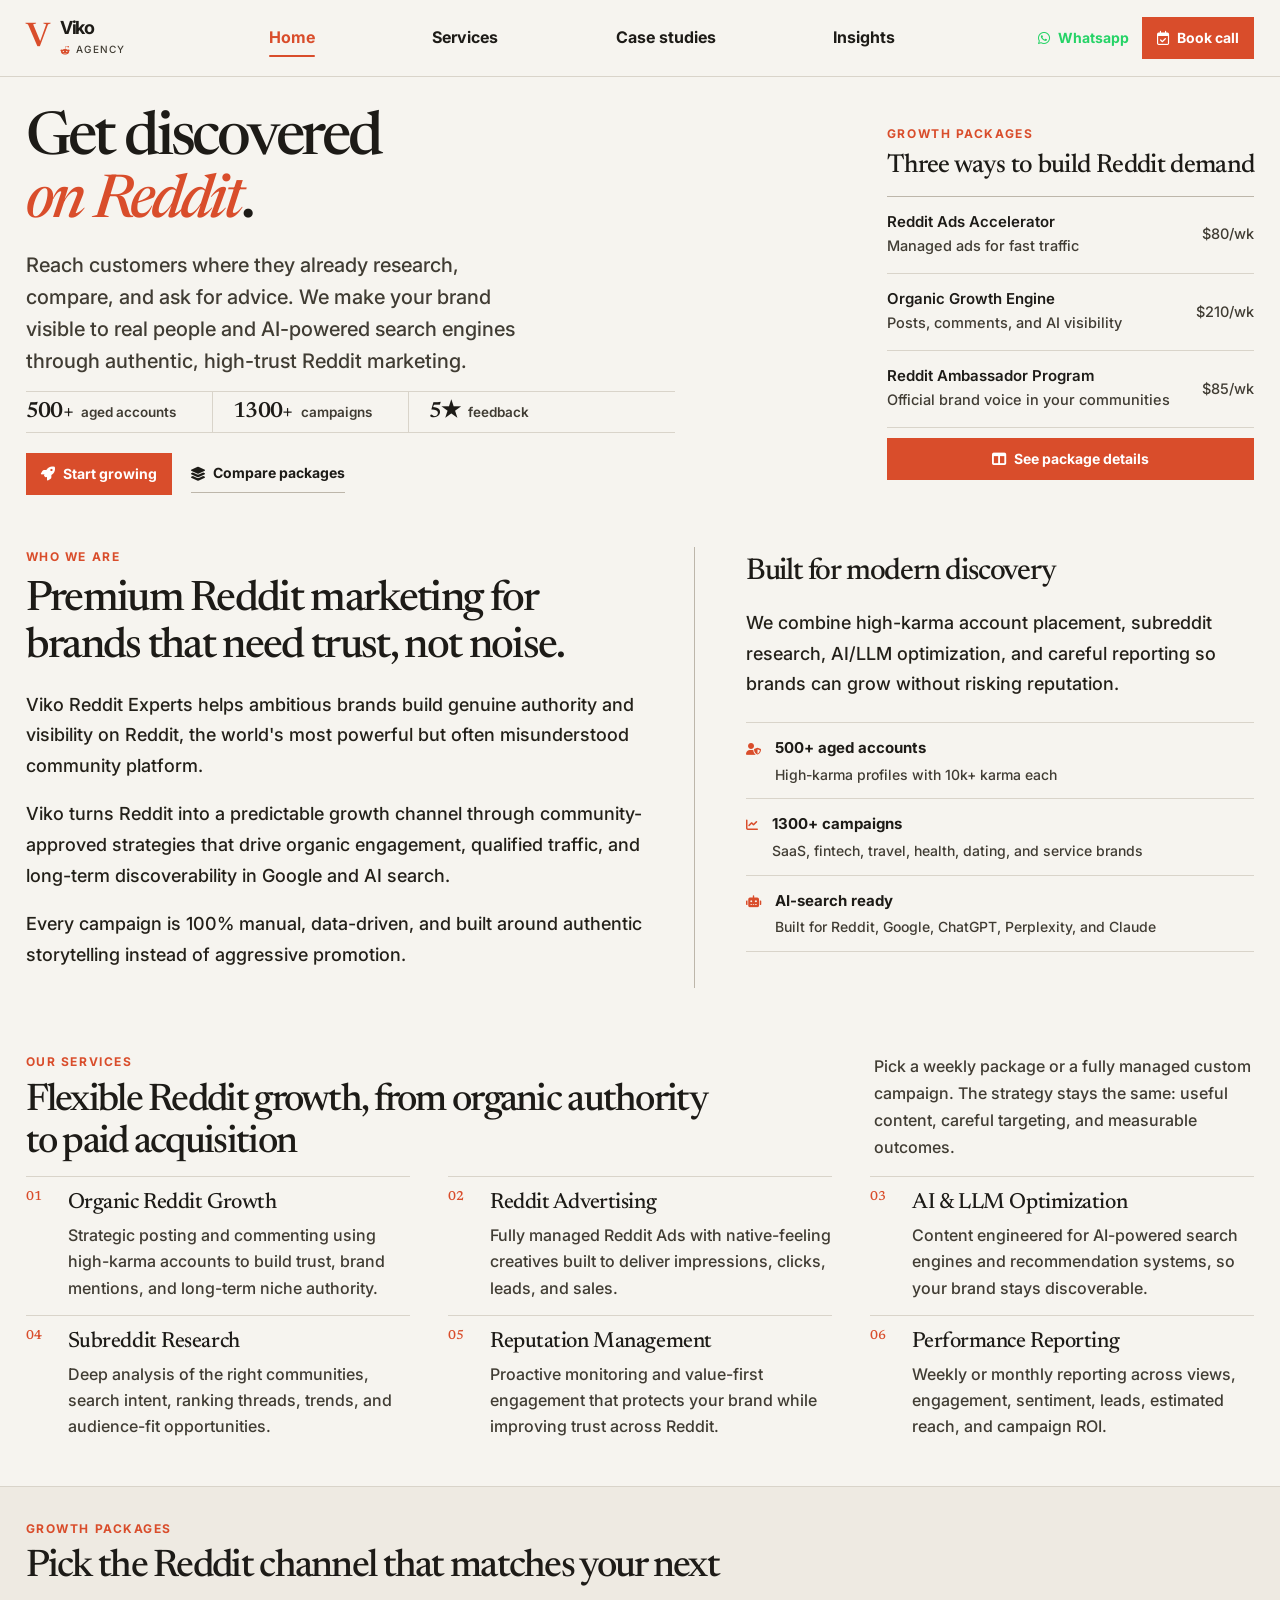
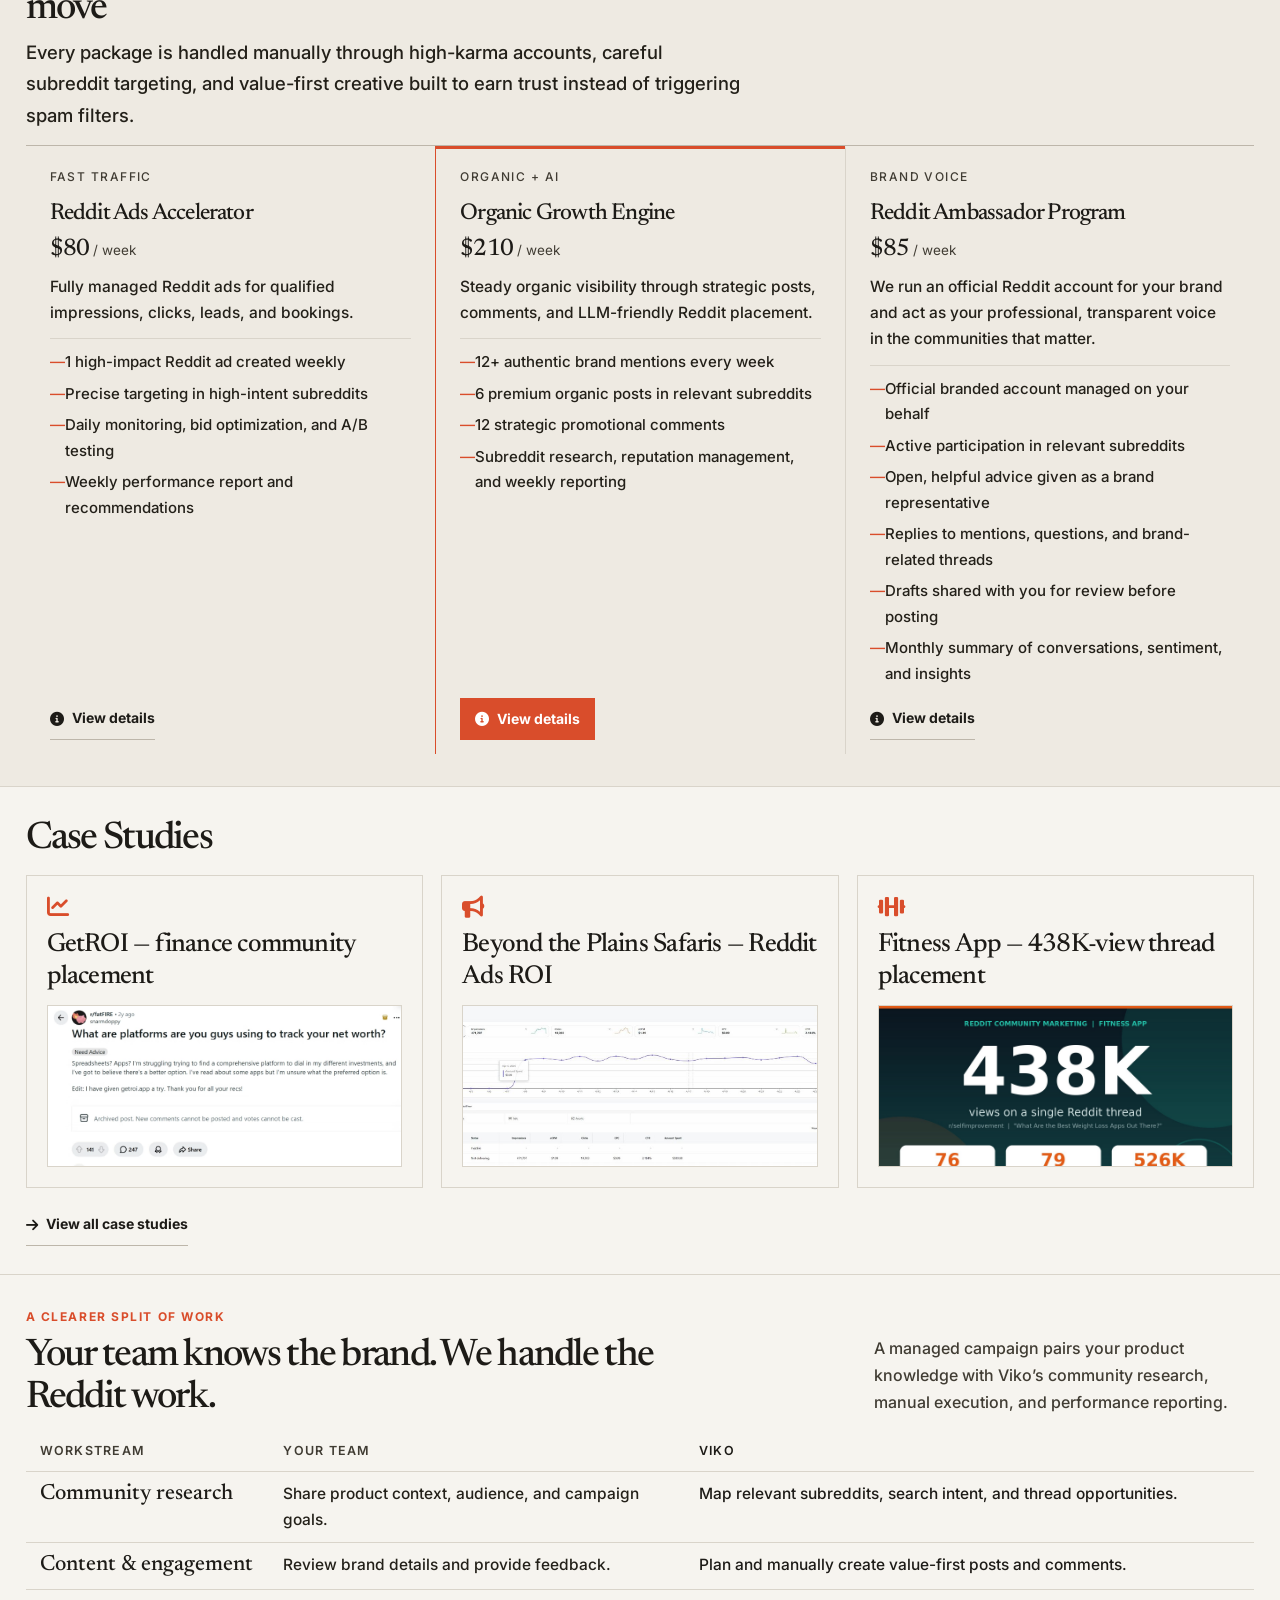
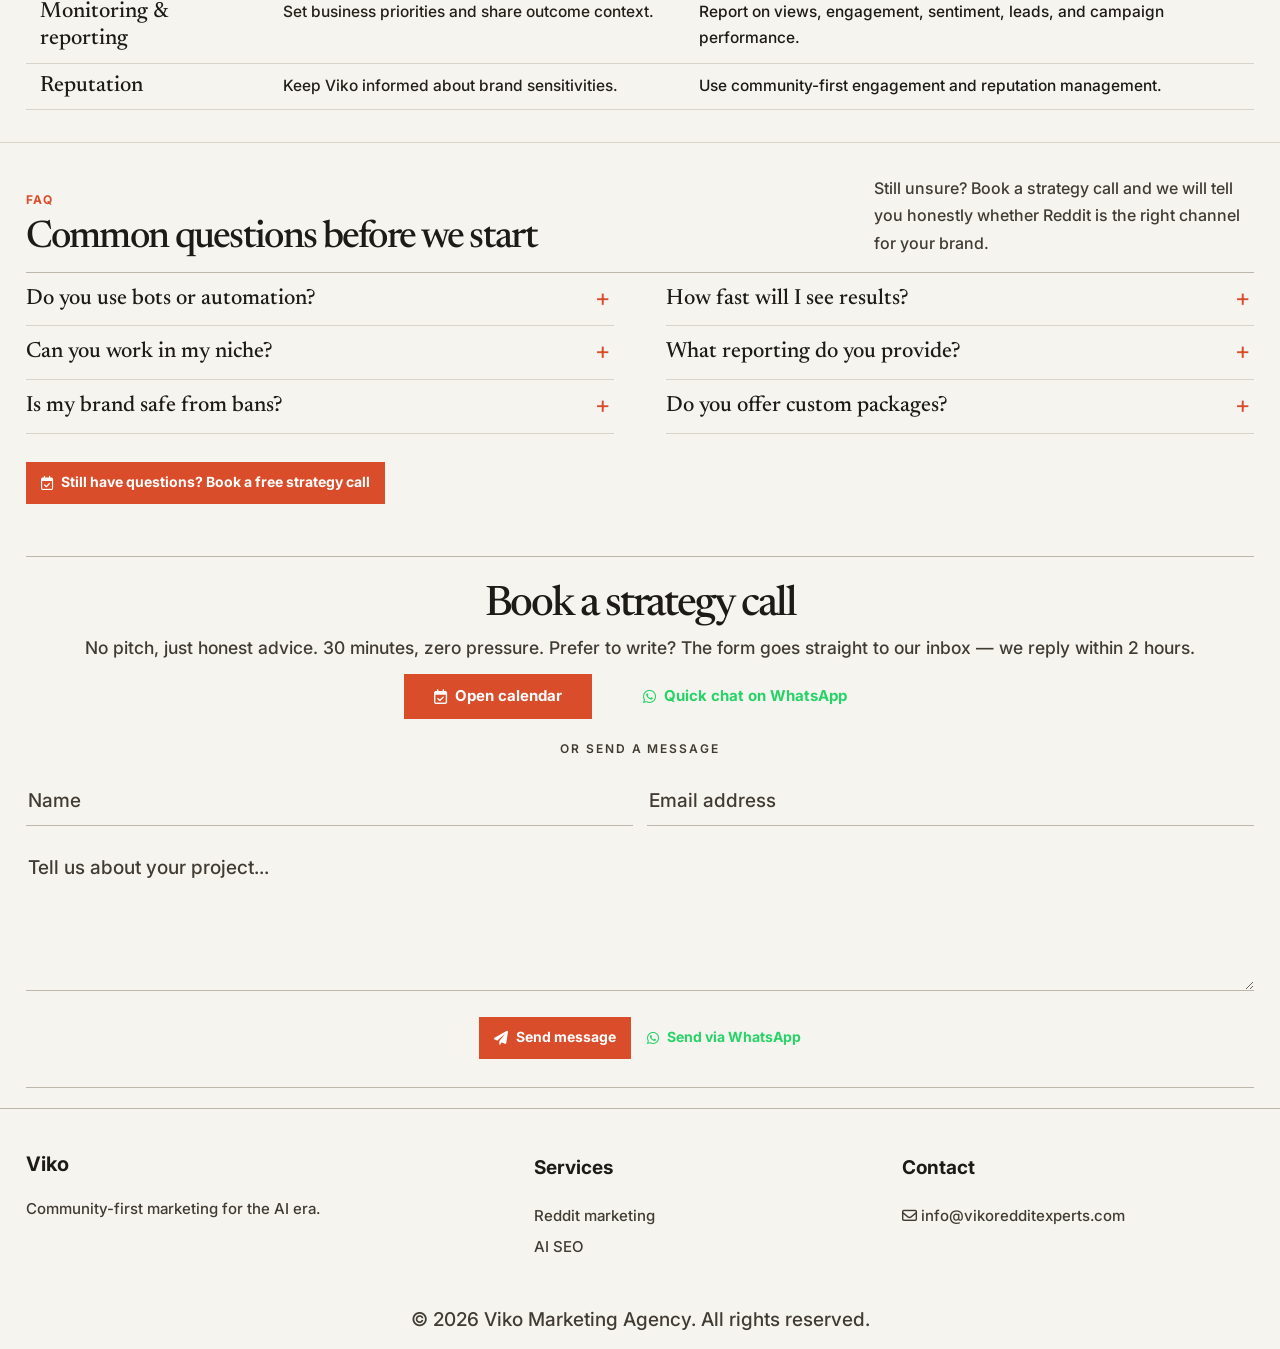
==== commit 4872aec8: "Batch: nav emphasis, bigger package panel, third package, blog catalog, footer - Navbar links 16px/7" ====
--- a/index.html
+++ b/index.html
@@ -66,7 +66,7 @@
             <nav class="primary-nav" aria-label="Main navigation">
                 <a href="index.html">Home</a>
                 <a href="index.html#capabilities">Services</a>
-                <a href="index.html#services">Case studies</a>
+                <a href="case-study.html">Case studies</a>
                 <a href="blog.html">Insights</a>
             </nav>
             <div class="header-actions">
@@ -118,9 +118,9 @@
                             <div class="package-preview-header">
                                 <div>
                                     <div class="eyebrow">Growth packages</div>
-                                    <h2>Two ways to build Reddit demand</h2>
+                                    <h2>Three ways to build Reddit demand</h2>
                                 </div>
-                                <div class="package-count">2</div>
+                                <div class="package-count">3</div>
                             </div>
                             <div class="package-preview-list">
                                 <a class="package-preview-item" href="package.html?id=ads" aria-label="Reddit Ads Accelerator - full details">
@@ -139,6 +139,14 @@
                                     </div>
                                     <span class="package-preview-price">$210/wk</span>
                                 </a>
+                                <a class="package-preview-item" href="package.html?id=ambassador" aria-label="Reddit Ambassador Program - full details">
+                                    <div class="package-preview-icon"><i class="fas fa-user-check"></i></div>
+                                    <div>
+                                        <strong>Reddit Ambassador Program</strong>
+                                        <span>Official brand voice in your communities</span>
+                                    </div>
+                                    <span class="package-preview-price">$85/wk</span>
+                                </a>
                             </div>
                             <button class="btn btn-primary" style="margin-top: 22px; width: 100%; justify-content: center;" onclick="document.getElementById('packages').scrollIntoView({behavior:'smooth'})"><i class="fas fa-table-columns"></i> See package details</button>
                         </div>
@@ -271,6 +279,25 @@
                             <li>Subreddit research, reputation management, and weekly reporting</li>
                         </ul>
                         <a class="btn btn-primary" href="package.html?id=organic"><i class="fas fa-circle-info"></i> View details</a>
+                    </article>
+
+                    <article class="package-card">
+                        <div class="package-card-top">
+                            <div class="package-card-icon"><i class="fas fa-user-check"></i></div>
+                            <span class="package-tag">Brand voice</span>
+                        </div>
+                        <h3>Reddit Ambassador Program</h3>
+                        <div class="package-price">$85 <span>/ week</span></div>
+                        <p class="package-summary">We run an official Reddit account for your brand and act as your professional, transparent voice in the communities that matter.</p>
+                        <ul class="package-features">
+                            <li>Official branded account managed on your behalf</li>
+                            <li>Active participation in relevant subreddits</li>
+                            <li>Open, helpful advice given as a brand representative</li>
+                            <li>Replies to mentions, questions, and brand-related threads</li>
+                            <li>Drafts shared with you for review before posting</li>
+                            <li>Monthly summary of conversations, sentiment, and insights</li>
+                        </ul>
+                        <a class="btn btn-outline" href="package.html?id=ambassador"><i class="fas fa-circle-info"></i> View details</a>
                     </article>
                 </div>
             </div>
@@ -306,7 +333,7 @@
                 </div>
             </div>
             <div style="margin-top: 16px;">
-                <a class="btn btn-outline" href="case-study.html"><i class="fas fa-arrow-right"></i> View all 7 case studies</a>
+                <a class="btn btn-outline" href="case-study.html"><i class="fas fa-arrow-right"></i> View all case studies</a>
             </div>
         </section>
 
@@ -464,17 +491,6 @@
                             <li style="margin-bottom: 5px;"><i class="far fa-envelope"></i> info@vikoredditexperts.com</li>
                         </ul>
                     </div>
-                    <div>
-                        <h4 style="margin-bottom: 8px;">Follow</h4>
-                        <div class="social-links">
-                            <a href="javascript:void(0);" role="button" aria-label="Follow on Reddit"><i
-                                    class="fab fa-reddit-alien"></i></a>
-                            <a href="javascript:void(0);" role="button" aria-label="Follow on LinkedIn"><i
-                                    class="fab fa-linkedin"></i></a>
-                            <a href="javascript:void(0);" role="button" aria-label="Follow on X/Twitter"><i
-                                    class="fab fa-x-twitter"></i></a>
-                        </div>
-                    </div>
                 </div>
                 <div style="text-align: center; margin-top: 26px; color: var(--viko-meta);">
                     © 2026 Viko Marketing Agency. All rights reserved.
--- a/styles.css
+++ b/styles.css
@@ -61,7 +61,7 @@
 .logo-text .tagline { display: flex; align-items: center; gap: 5px; margin-top: 4px; color: var(--muted); font-size: 10px; letter-spacing: .13em; text-transform: uppercase; }
 .tagline i { color: var(--accent); }
 .primary-nav { flex: 1 1 auto; display: flex; align-items: center; justify-content: space-evenly; gap: clamp(8px, 1vw, 14px); padding-inline: clamp(0px, 1vw, 16px); }
-.primary-nav a { position: relative; padding: 3px 0; color: var(--ink-soft); font-size: 14px; font-weight: 600; text-decoration: none; transition: color .16s ease; }
+.primary-nav a { position: relative; padding: 3px 0; color: var(--ink); font-size: 16px; font-weight: 700; text-decoration: none; transition: color .16s ease; }
 .primary-nav a::after { content: ''; position: absolute; left: 0; bottom: -2px; width: 100%; height: 2px; border-radius: 1px; background: var(--accent); transform: scaleX(0); transform-origin: left center; transition: transform .22s ease; }
 .primary-nav a:hover { color: var(--accent); }
 .primary-nav a:hover::after, .primary-nav a[aria-current="page"]::after { transform: scaleX(1); }
@@ -98,7 +98,7 @@
 
 /* Front page: one strong statement, compact proof, then useful detail. */
 .hero { padding: clamp(20px, 3vw, 32px) 0 20px; text-align: left; }
-.hero-grid { display: grid; grid-template-columns: minmax(0,1.2fr) minmax(330px,.8fr); align-items: center; gap: clamp(24px, 4vw, 48px); }
+.hero-grid { display: grid; grid-template-columns: minmax(0,1.1fr) minmax(360px,.9fr); align-items: center; gap: clamp(24px, 4vw, 48px); }
 .hero-title, .hero h1 {
     max-width: 900px;
     margin: 0 0 14px;
@@ -115,11 +115,11 @@
 .stat + .stat { padding-left: 20px; border-left: 1px solid var(--line); }
 .stat-number { color: var(--ink); font: 600 22px/1.2 var(--serif); letter-spacing: -.03em; }
 .stat-label { color: var(--muted); font-size: 13.5px; font-weight: 600; }
-.hero-visual { min-width: 0; max-width: 560px; justify-self: end; }
+.hero-visual { min-width: 0; max-width: 640px; justify-self: end; }
 .package-preview { padding: 0; border: 0; background: transparent; box-shadow: none; }
 .package-preview-header { padding: 0 0 14px; border-bottom: 1px solid var(--line-strong); }
 .eyebrow, .section-kicker { color: var(--accent); font-size: 12px; font-weight: 700; letter-spacing: .13em; text-transform: uppercase; }
-.package-preview h2 { margin: 7px 0 0; font: 500 23px/1.15 var(--serif); letter-spacing: -.025em; }
+.package-preview h2 { margin: 7px 0 0; font: 500 26px/1.15 var(--serif); letter-spacing: -.025em; }
 .package-count { display: none; }
 .package-preview-list { padding: 0; }
 .package-preview-item { display: grid; grid-template-columns: 1fr auto; gap: 2px 10px; padding: 12px 0; border-bottom: 1px solid var(--line); }
@@ -128,9 +128,9 @@
 a.package-preview-item:hover strong { color: var(--accent); }
 .package-preview-item strong, .package-preview-item span { display: block; }
 .package-preview-icon { display: none; }
-.package-preview-item strong { font-size: 14px; font-weight: 600; }
-.package-preview-item span { color: var(--muted); font-size: 13.5px; }
-.package-preview-price { grid-column: 2; grid-row: 1 / span 2; align-self: center; color: var(--ink-soft); font-size: 13.5px; white-space: nowrap; }
+.package-preview-item strong { font-size: 15px; font-weight: 600; }
+.package-preview-item span { color: var(--muted); font-size: 14.5px; }
+.package-preview-price { grid-column: 2; grid-row: 1 / span 2; align-self: center; color: var(--ink-soft); font-size: 15px; white-space: nowrap; }
 .package-preview > .btn { width: 100% !important; margin-top: 10px !important; }
 
 main > section { scroll-margin-top: 88px; }
@@ -168,7 +168,7 @@
 .why-card p { grid-column: auto; }
 
 .packages-section { border-block: 1px solid var(--line); background: var(--paper-deep); }
-.packages-grid { display: grid; grid-template-columns: repeat(2,minmax(0,1fr)); margin-top: 14px; border-top: 1px solid var(--line-strong); }
+.packages-grid { display: grid; grid-template-columns: repeat(3,minmax(0,1fr)); margin-top: 14px; border-top: 1px solid var(--line-strong); }
 .package-card { display: flex; flex-direction: column; padding: 18px 24px 14px; border: 0; border-radius: 0; border-top: 3px solid transparent; background: transparent; box-shadow: none; transition: background-color .18s ease, border-color .18s ease, transform .18s ease; }
 .package-card:hover { background: var(--paper); border-top-color: var(--accent); transform: translateY(-2px); }
 .package-card:hover h3 { color: var(--accent); }
@@ -228,9 +228,10 @@
 .catalog-list .service-thumb { width: 100%; height: 160px; object-fit: cover; object-position: top center; }
 .catalog-list .service-tile h3 { display: block; }
 .catalog-line { display: block; margin-top: 4px; color: var(--muted); font: 400 15.5px/1.4 var(--sans); letter-spacing: 0; }
+.catalog-list .blog-image { width: 100%; height: 160px; font-size: 34px; }
 .catalog-cta { margin-top: 18px; }
 .footer { padding: 18px 0 12px; border-top: 1px solid var(--line-strong); background: transparent; }
-.footer-grid { display: grid; grid-template-columns: 1.5fr 1fr 1fr 1fr; gap: 16px; }
+.footer-grid { display: grid; grid-template-columns: 1.4fr 1fr 1fr; gap: 16px; }
 .footer h3, .footer h4 { color: var(--ink); }
 .footer p, .footer li { color: var(--muted); font-size: 15px; }
 .footer a { color: var(--ink-soft); text-decoration: none; }
@@ -313,6 +314,7 @@
     .package-card.featured { border-color: var(--accent); }
     .package-summary { min-height: 0; }
     .footer-grid { grid-template-columns: repeat(2,minmax(0,1fr)); }
+    .footer-grid > div:first-child { grid-column: 1 / -1; }
 }
 
 @media (max-width: 640px) {
@@ -321,7 +323,7 @@
     .logo-icon { font-size: 29px; }
     .logo-text h1 { font-size: 16px; }
     .primary-nav { order: 3; flex: 1 0 100%; justify-content: space-between; gap: 7px; padding-inline: 0; padding-top: 9px; border-top: 1px solid var(--line); }
-    .primary-nav a { font-size: 12.5px; white-space: nowrap; }
+    .primary-nav a { font-size: 13.5px; white-space: nowrap; }
     .header-actions { margin-left: auto; }
     .header-actions .btn { min-height: 35px; padding: 7px 10px; font-size: 12px; white-space: nowrap; }
     .header-actions .btn-wa { display: none; }
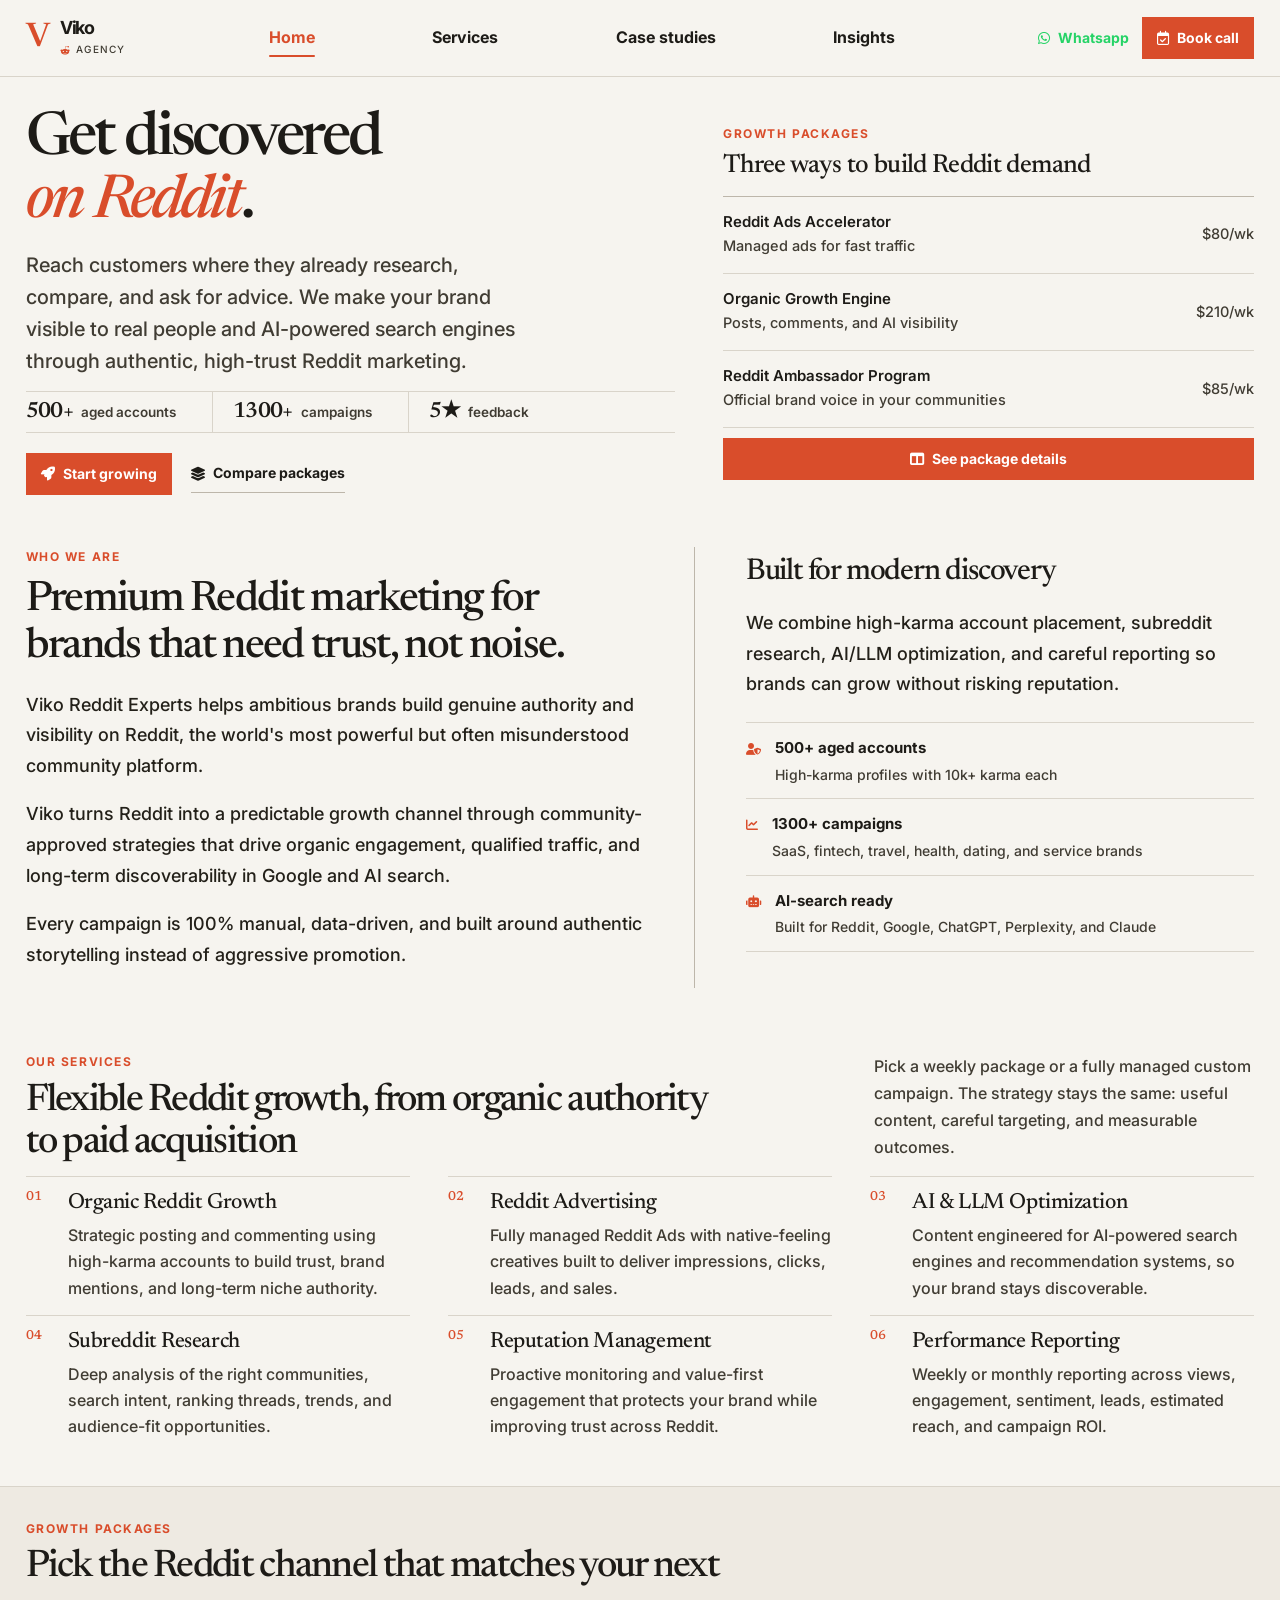
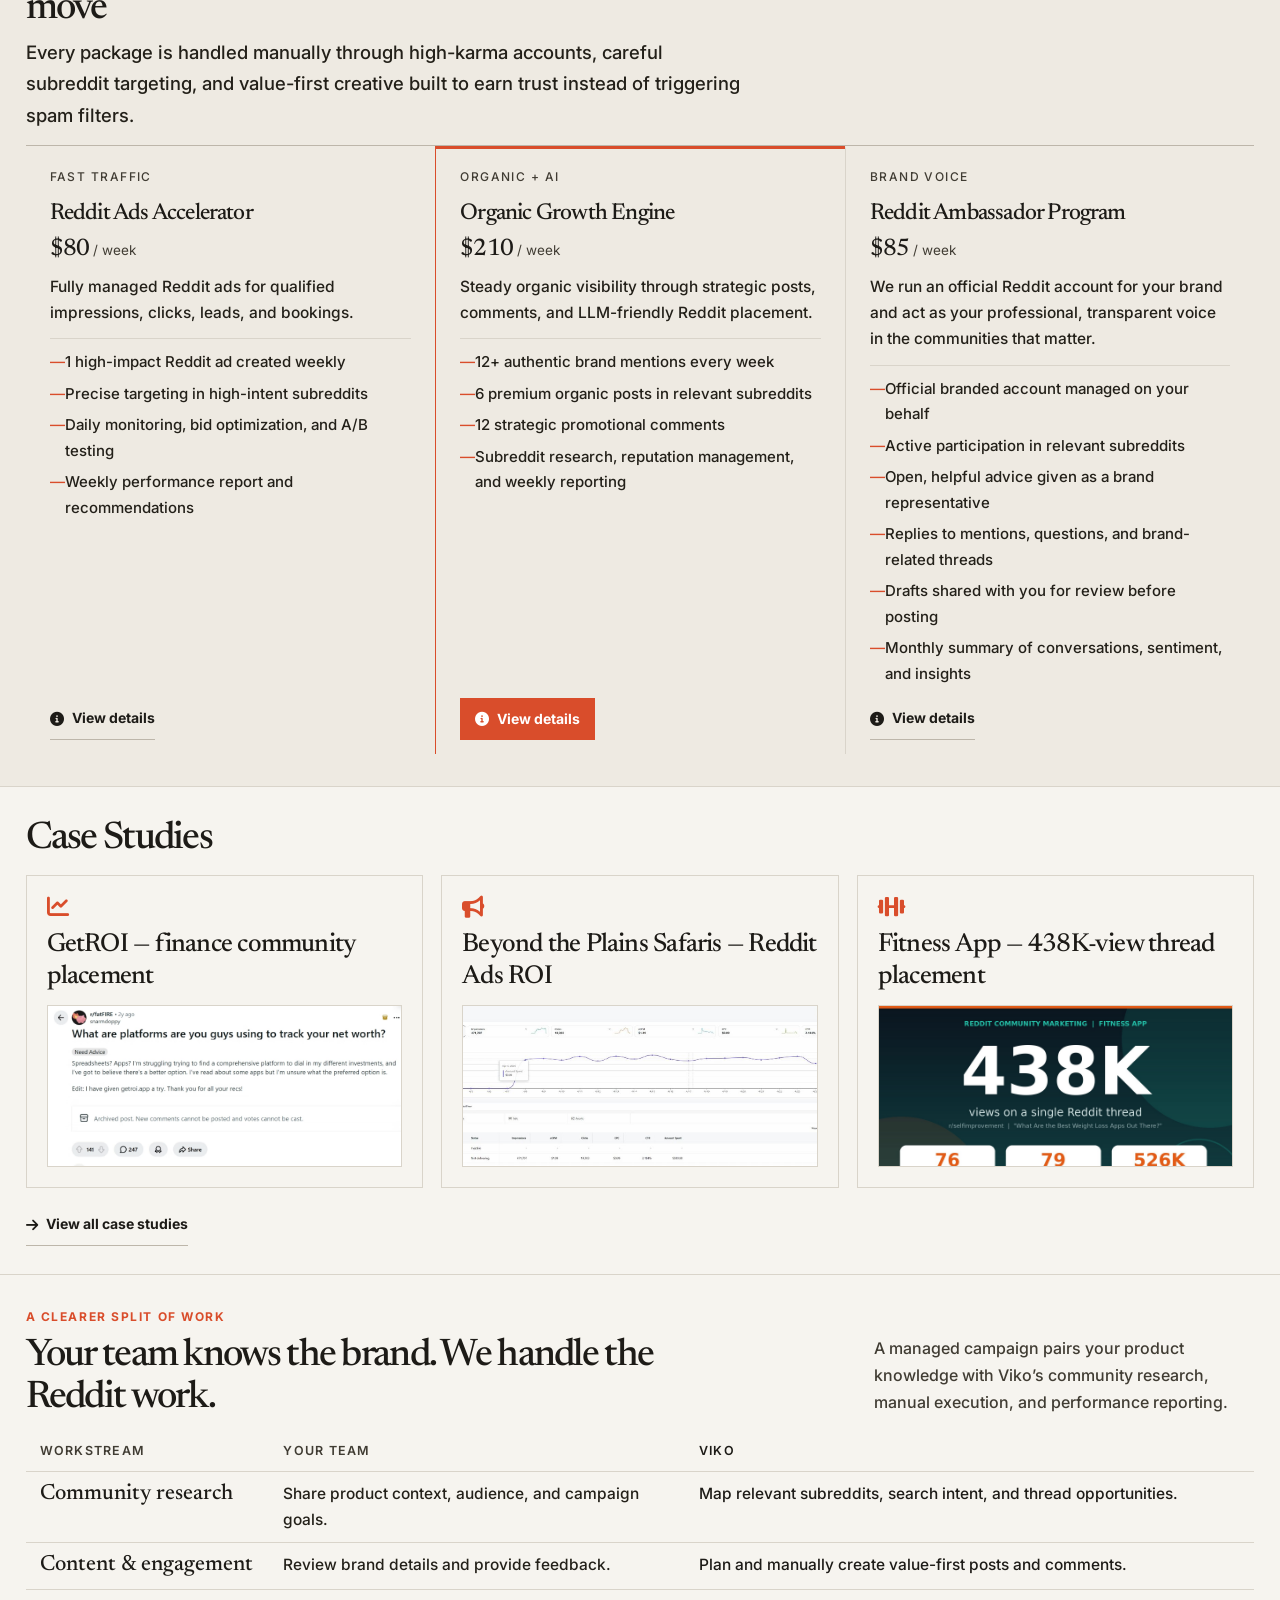
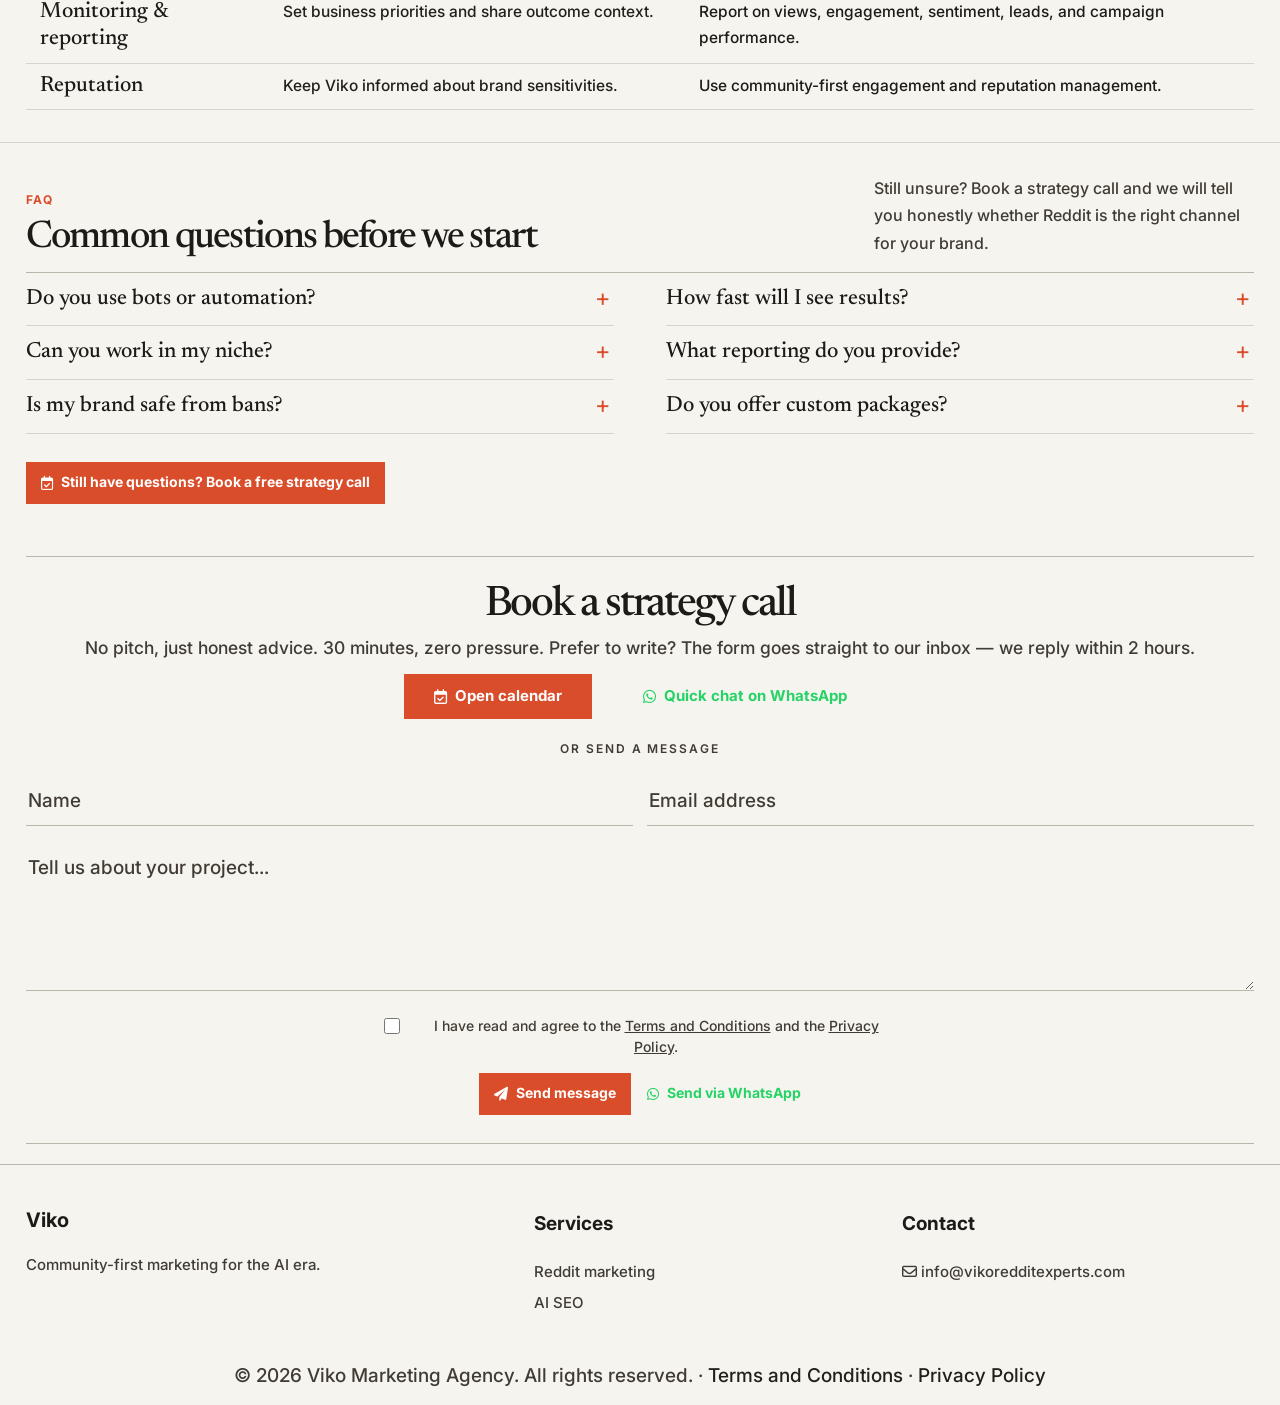
==== commit 7ca27965: "Terms & Conditions + Privacy Policy pages, footer legal links, form consent - terms.html: 27 section" ====
--- a/index.html
+++ b/index.html
@@ -459,6 +459,12 @@
                             <label for="message">Tell us about your project...</label>
                         </div>
                     </div>
+                    <div style="display: flex; justify-content: center; margin-top: 14px;">
+                        <label for="consent" style="display: flex; gap: 9px; align-items: flex-start; max-width: 520px; color: var(--muted); font-size: 14px; line-height: 1.5; cursor: pointer;">
+                            <input type="checkbox" id="consent" required style="margin-top: 3px; width: 16px; height: 16px; flex: 0 0 auto; accent-color: var(--accent);">
+                            <span>I have read and agree to the <a href="terms.html">Terms and Conditions</a> and the <a href="privacy.html">Privacy Policy</a>.</span>
+                        </label>
+                    </div>
                     <div style="display: flex; justify-content: center; gap: 16px; margin-top: 16px;">
                         <button type="submit" class="btn btn-primary"><i class="fas fa-paper-plane"></i> Send
                             message</button>
@@ -493,7 +499,7 @@
                     </div>
                 </div>
                 <div style="text-align: center; margin-top: 26px; color: var(--viko-meta);">
-                    © 2026 Viko Marketing Agency. All rights reserved.
+                    © 2026 Viko Marketing Agency. All rights reserved. · <a href="terms.html">Terms and Conditions</a> · <a href="privacy.html">Privacy Policy</a>
                 </div>
             </div>
         </footer>
@@ -602,6 +608,8 @@
         if (formWaBtn) {
             formWaBtn.addEventListener('click', function (e) {
                 e.preventDefault();
+                const consent = document.getElementById('consent');
+                if (consent && !consent.reportValidity()) return;
                 const name = document.getElementById('name').value.trim();
                 const message = document.getElementById('message').value.trim();
 
--- a/styles.css
+++ b/styles.css
@@ -115,8 +115,8 @@
 .stat + .stat { padding-left: 20px; border-left: 1px solid var(--line); }
 .stat-number { color: var(--ink); font: 600 22px/1.2 var(--serif); letter-spacing: -.03em; }
 .stat-label { color: var(--muted); font-size: 13.5px; font-weight: 600; }
-.hero-visual { min-width: 0; max-width: 640px; justify-self: end; }
-.package-preview { padding: 0; border: 0; background: transparent; box-shadow: none; }
+.hero-visual { min-width: 0; width: 100%; max-width: 640px; justify-self: end; }
+.package-preview { padding: 0; border: 0; background: transparent; box-shadow: none; width: 100%; }
 .package-preview-header { padding: 0 0 14px; border-bottom: 1px solid var(--line-strong); }
 .eyebrow, .section-kicker { color: var(--accent); font-size: 12px; font-weight: 700; letter-spacing: .13em; text-transform: uppercase; }
 .package-preview h2 { margin: 7px 0 0; font: 500 26px/1.15 var(--serif); letter-spacing: -.025em; }
@@ -381,3 +381,35 @@
 @media (prefers-reduced-motion: reduce) {
     *, *::before, *::after { scroll-behavior: auto !important; animation-duration: .01ms !important; animation-iteration-count: 1 !important; transition-duration: .01ms !important; }
 }
+
+/* Legal pages (Terms & Conditions, Privacy Policy) */
+.legal-section { padding: clamp(22px, 3vw, 32px) 0 46px; }
+.legal-wrap { display: grid; grid-template-columns: 250px minmax(0,1fr); gap: clamp(28px, 4vw, 56px); align-items: start; max-width: 1120px; margin-inline: auto; }
+.legal-toc { position: sticky; top: 100px; max-height: calc(100vh - 124px); overflow: auto; margin: 0 0 20px; padding: 14px 18px 10px; border: 1px solid var(--line); background: var(--paper); }
+.legal-toc summary { display: none; padding: 4px 0 10px; color: var(--ink); cursor: pointer; font: 500 20px/1.3 var(--serif); list-style: none; }
+.legal-toc summary::-webkit-details-marker { display: none; }
+.legal-toc summary::after { content: '+'; float: right; color: var(--accent); font: 400 24px var(--sans); }
+.legal-toc[open] summary::after { content: '−'; }
+.legal-toc .toc-title { margin: 2px 0 8px; color: var(--ink); font: 500 20px/1.3 var(--serif); }
+.legal-toc .toc-nav a { display: block; padding: 5px 0; color: var(--ink-soft); font-size: 13.5px; line-height: 1.4; text-decoration: none; border-bottom: 1px solid transparent; }
+.legal-toc .toc-nav a:hover { color: var(--accent); }
+.legal-content { max-width: 760px; }
+.legal-content h2 { margin: 30px 0 10px; color: var(--ink); font: 500 25px/1.2 var(--serif); letter-spacing: -.02em; }
+.legal-content p { margin: 0 0 10px; color: var(--ink-soft); font-size: 16.5px; line-height: 1.75; }
+.legal-content ul { display: grid; gap: 6px; margin: 8px 0 14px; padding-left: 20px; color: var(--ink-soft); font-size: 16.5px; line-height: 1.7; }
+.legal-content li::marker { color: var(--accent); }
+.legal-content a { color: var(--accent-dark); text-decoration-thickness: 1px; text-underline-offset: 3px; }
+.legal-summary { margin: 0 0 26px; padding: 18px 20px; border: 1px solid var(--line-strong); background: var(--paper-deep); }
+.legal-summary h2 { margin: 0 0 8px !important; font-size: 21px; }
+.legal-summary ul { color: var(--ink-soft); }
+.legal-table { width: 100%; border-collapse: collapse; margin: 10px 0 18px; }
+.legal-table th, .legal-table td { padding: 9px 12px; border: 1px solid var(--line); vertical-align: top; text-align: left; font-size: 15px; color: var(--ink-soft); line-height: 1.6; }
+.legal-table thead th { background: var(--paper-deep); color: var(--ink); font-weight: 600; }
+
+@media (max-width: 900px) {
+    .legal-wrap { grid-template-columns: 1fr; }
+    .legal-toc { position: static; max-height: none; }
+    .legal-toc summary { display: block; }
+    .legal-toc .toc-title { display: none; }
+    .legal-content h2 { margin-top: 24px; }
+}
